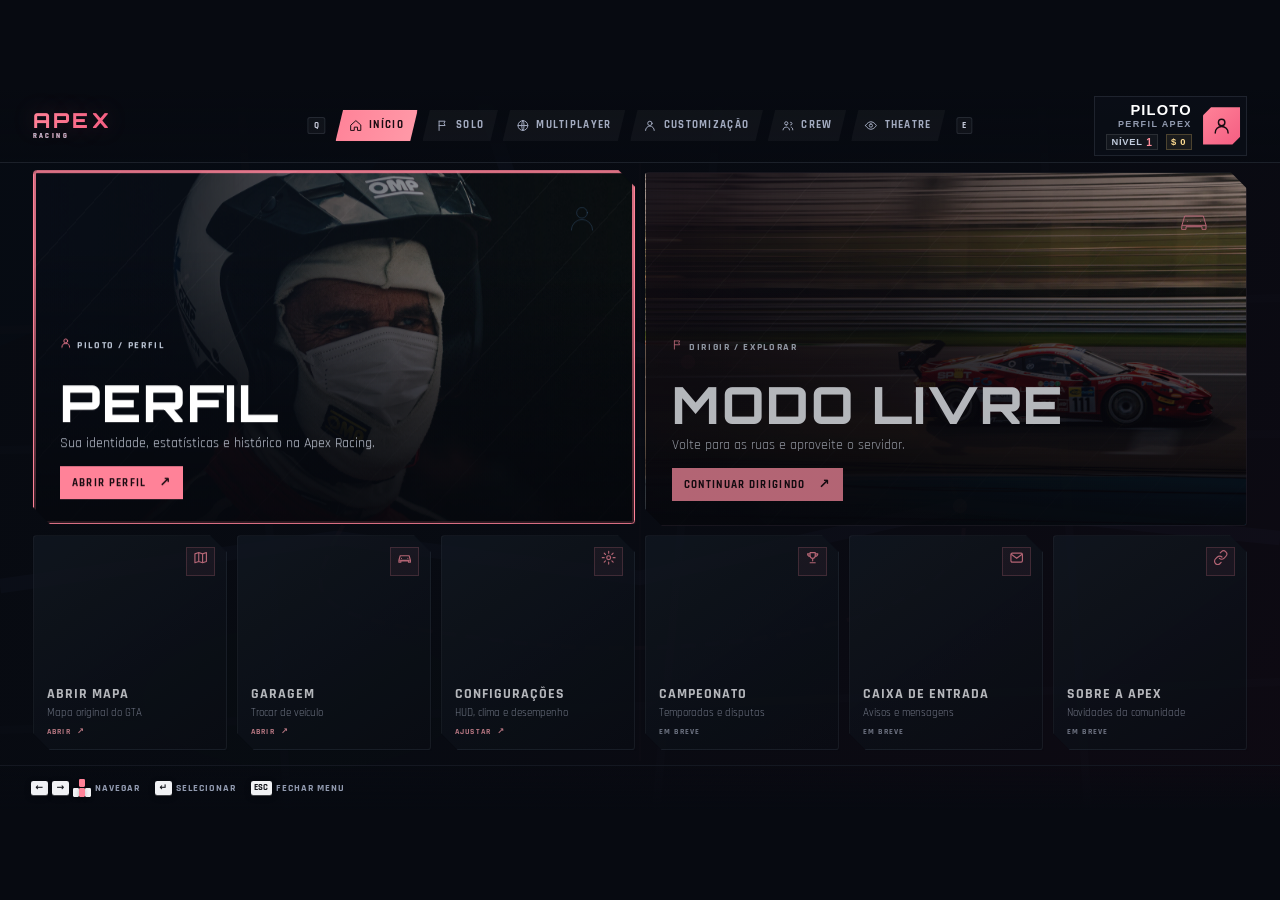
==== html/esc-menu.html @ c250fee4 "apex nui" ====
<!DOCTYPE html><html lang="pt-BR"><head><meta charset="utf-8"><meta name="viewport" content="width=device-width, initial-scale=1, viewport-fit=cover"><title>Menu ESC unificado</title>
  <link rel="stylesheet" href="esc-menu.css?v=garage-purchase-confirm-1">
  <link rel="preload" as="image" href="esc-menu-images/profile-driver.webp">
  <link rel="preload" as="image" href="esc-menu-images/free-racing.webp">
  <link rel="preload" as="image" href="esc-menu-images/multiplayer-grid.webp">
  <link rel="preload" as="image" href="esc-menu-images/multiplayer-track.webp">
  <link rel="preload" as="image" href="esc-menu-images/crew-garage.webp">
  <link rel="stylesheet" href="esc-menu-redesign.css?v=player-economy-1">
  <link rel="stylesheet" href="garage-cards.css?v=garage-cards-2">
</head><body>
<svg width="0" height="0" style="position:absolute"><defs>
<symbol id="eye" viewBox="0 0 24 24"><path d="M2 12s4-7 10-7 10 7 10 7-4 7-10 7S2 12 2 12zM12 9a3 3 0 100 6 3 3 0 000-6z"/></symbol>
<symbol id="shield" viewBox="0 0 24 24"><path d="M12 3l8 3v6c0 5-3.5 8-8 9-4.5-1-8-4-8-9V6z"/></symbol>
<symbol id="globe" viewBox="0 0 24 24"><path d="M12 3a9 9 0 100 18 9 9 0 000-18zM3 12h18M12 3c3 3 3 15 0 18M12 3c-3 3-3 15 0 18"/></symbol>
<symbol id="shk" viewBox="0 0 24 24"><path d="M12 3l8 3v6c0 5-3.5 8-8 9-4.5-1-8-4-8-9V6zM8.5 12l2.5 2.5 4.5-5"/></symbol>
<symbol id="gauge" viewBox="0 0 24 24"><path d="M4 16a8 8 0 1116 0M12 16l4-5"/></symbol>
<symbol id="edit" viewBox="0 0 24 24"><path d="M4 20h4L19 9l-4-4L4 16zM13.5 6.5l4 4"/></symbol>
<symbol id="timer" viewBox="0 0 24 24"><path d="M12 8v5l3 2M9 3h6M12 21a8 8 0 100-16 8 8 0 000 16z"/></symbol>
<symbol id="star" viewBox="0 0 24 24"><path d="M12 3l2.7 5.6 6.1.9-4.4 4.3 1 6.1L12 17l-5.4 2.9 1-6.1L3.2 9.5l6.1-.9z"/></symbol>
<symbol id="ck" viewBox="0 0 24 24"><path d="M5 12.5l4.5 4.5L19 7.5"/></symbol>
<symbol id="swd" viewBox="0 0 24 24"><path d="M4 4l12 12M20 4L8 16M15 17l3 3M9 17l-3 3"/></symbol>
<symbol id="home" viewBox="0 0 24 24"><path d="M3 11l9-8 9 8v10h-6v-6H9v6H3z"/></symbol>
<symbol id="map" viewBox="0 0 24 24"><path d="M9 4L3 6v14l6-2 6 2 6-2V4l-6 2-6-2zM9 4v14M15 6v14"/></symbol>
<symbol id="flag" viewBox="0 0 24 24"><path d="M5 21V4M5 4h11l-2 4 2 4H5"/></symbol>
<symbol id="users" viewBox="0 0 24 24"><path d="M9 11a3 3 0 100-6 3 3 0 000 6zM3 20c0-3 3-5 6-5s6 2 6 5M17 11a2.5 2.5 0 100-5M18 15c2 .5 3 2 3 5"/></symbol>
<symbol id="cup" viewBox="0 0 24 24"><path d="M8 4h8v5a4 4 0 01-8 0zM8 6H4c0 3 1 4 4 4M16 6h4c0 3-1 4-4 4M12 13v4M8 20h8"/></symbol>
<symbol id="gear" viewBox="0 0 24 24"><path d="M12 9a3 3 0 100 6 3 3 0 000-6zM12 2v3M12 19v3M2 12h3M19 12h3M5 5l2 2M17 17l2 2M19 5l-2 2M7 17l-2 2"/></symbol>
<symbol id="lock" viewBox="0 0 24 24"><path d="M6 11h12v9H6zM8 11V8a4 4 0 018 0v3"/></symbol>
<symbol id="car" viewBox="0 0 24 24"><path d="M3 16l2-7h14l2 7v3h-3v-2H6v2H3zM3 16h18M7 13h.01M17 13h.01"/></symbol>
<symbol id="pin" viewBox="0 0 24 24"><path d="M12 21s7-6 7-11a7 7 0 10-14 0c0 5 7 11 7 11zM12 12a2 2 0 100-4"/></symbol>
<symbol id="off" viewBox="0 0 24 24"><path d="M12 3v9M6.5 6.5a8 8 0 1011 0"/></symbol>
<symbol id="sun" viewBox="0 0 24 24"><path d="M12 8a4 4 0 100 8 4 4 0 000-8zM12 2v2M12 20v2M2 12h2M20 12h2M5 5l1.5 1.5M17.5 17.5L19 19M19 5l-1.5 1.5M6.5 17.5L5 19"/></symbol>
<symbol id="cloud" viewBox="0 0 24 24"><path d="M7 18a4 4 0 010-8 5 5 0 019.5-1A4 4 0 0117 18z"/></symbol>
<symbol id="rain" viewBox="0 0 24 24"><path d="M7 15a4 4 0 010-8 5 5 0 019.5-1A4 4 0 0117 15zM8 19l1-2M12 19l1-2M16 19l1-2"/></symbol>
<symbol id="storm" viewBox="0 0 24 24"><path d="M7 15a4 4 0 010-8 5 5 0 019.5-1A4 4 0 0117 15zM12 15l-2 3h3l-2 3"/></symbol>
<symbol id="fog" viewBox="0 0 24 24"><path d="M4 9h16M4 13h16M6 17h12"/></symbol>
<symbol id="snow" viewBox="0 0 24 24"><path d="M12 3v18M4 7.5l16 9M20 7.5l-16 9"/></symbol>
<symbol id="person" viewBox="0 0 24 24"><circle cx="12" cy="8" r="4"/><path d="M4 21a8 8 0 0116 0"/></symbol>
<symbol id="mail" viewBox="0 0 24 24"><rect x="3" y="5" width="18" height="14" rx="2"/><path d="m4 7 8 6 8-6"/></symbol>
<symbol id="calendar" viewBox="0 0 24 24"><rect x="3" y="5" width="18" height="16" rx="2"/><path d="M16 3v4M8 3v4M3 10h18M8 14h3M8 17h7"/></symbol>
<symbol id="link" viewBox="0 0 24 24"><path d="M10 13a5 5 0 007.1 0l3-3A5 5 0 0013 2.9l-1.7 1.7M14 11a5 5 0 00-7.1 0l-3 3a5 5 0 007.1 7.1l1.7-1.7"/></symbol>
<symbol id="spark" viewBox="0 0 24 24"><path d="m12 2 1.8 6.2L20 10l-6.2 1.8L12 18l-1.8-6.2L4 10l6.2-1.8L12 2zM19 16l1 3 3 1-3 1-1 3-1-3-3-1 3-1 1-3z"/></symbol>
</defs></svg>
<div class="st">
<svg class="map" viewBox="0 0 1600 900" preserveAspectRatio="xMidYMid slice"><rect width="1600" height="900" fill="#10131c"/><path d="M0 0H520Q470 140 330 190T0 320Z" fill="#0c1a2c"/><ellipse cx="1150" cy="220" rx="220" ry="110" fill="#0f1f19"/><ellipse cx="380" cy="760" rx="200" ry="90" fill="#0f1f19"/>
<g stroke="#1c2130" stroke-width="10" fill="none"><path d="M0 300L1600 260M0 800L1600 740M300 0L360 900M900 0L820 900M1300 0L1360 900M0 450L1600 430"/></g>
<g stroke="#2b3350" stroke-width="18" fill="none"><path d="M0 620L420 560 800 610 1200 520 1600 560"/><path d="M600 0L700 300 860 340"/></g>
<path class="rt" d="M420 560C520 380 700 330 860 340S1150 380 1200 520S900 720 640 690S380 640 420 560Z"/>
<circle cx="860" cy="340" r="9" fill="#ff8f9c"/><circle cx="1200" cy="520" r="9" fill="#ff8f9c"/><circle cx="300" cy="380" r="8" fill="#5b8def"/><circle cx="1330" cy="240" r="8" fill="#5b8def"/></svg>
<div class="dim"></div>
<div class="ui">
<div class="top"><div class="logo">APEX<span class="logo-mark">RACING</span></div>
<div class="tabs"><span class="bd">Q</span><div class="tb on" data-v="home"><svg class="i"><use href="#home"/></svg>Início</div><div class="tb" data-v="corridas"><svg class="i"><use href="#flag"/></svg>Solo</div><div class="tb" data-v="online"><svg class="i"><use href="#globe"/></svg>Multiplayer</div><div class="tb" data-v="customisation"><svg class="i"><use href="#person"/></svg>Customização</div><div class="tb" data-v="crew"><svg class="i"><use href="#users"/></svg>Crew</div><div class="tb" data-v="theatre"><svg class="i"><use href="#eye"/></svg>Theatre</div><span class="bd">E</span></div>
<button class="pl profile-shortcut" type="button" data-home-action="profile"><span class="profile-shortcut-copy"><b id="menu-player-name">PILOTO</b><small>PERFIL APEX</small><span class="profile-economy"><span class="profile-level">NÍVEL <b id="menu-player-level">1</b></span><span class="profile-money" id="menu-player-money">$ 0</span></span></span><span class="av"><svg class="i"><use href="#person"/></svg></span></button></div>

<div class="v on" id="v-home"><div class="home-dashboard">
<button class="c p home-feature profile-feature" type="button" data-home-action="profile"><span class="home-eyebrow"><svg class="i"><use href="#person"/></svg> PILOTO / PERFIL</span><span class="home-feature-title">PERFIL</span><span class="home-feature-description">Sua identidade, estatísticas e histórico na Apex Racing.</span><span class="home-feature-action">ABRIR PERFIL <b>↗</b></span><svg class="home-feature-art i"><use href="#person"/></svg></button>
<button class="c p home-feature free-feature" type="button" data-home-action="free"><span class="home-eyebrow"><svg class="i"><use href="#flag"/></svg> DIRIGIR / EXPLORAR</span><span class="home-feature-title">MODO LIVRE</span><span class="home-feature-description">Volte para as ruas e aproveite o servidor.</span><span class="home-feature-action">CONTINUAR DIRIGINDO <b>↗</b></span><svg class="home-feature-art i"><use href="#car"/></svg></button>
<button class="c p home-tile" type="button" data-go="mapa"><span class="home-tile-icon"><svg class="i"><use href="#map"/></svg></span><span class="home-tile-title">ABRIR MAPA</span><span class="home-tile-description">Mapa original do GTA</span><span class="home-tile-state">ABRIR <b>↗</b></span></button>
<button class="c p home-tile" type="button" data-go="garage"><span class="home-tile-icon"><svg class="i"><use href="#car"/></svg></span><span class="home-tile-title">GARAGEM</span><span class="home-tile-description">Trocar de veículo</span><span class="home-tile-state">ABRIR <b>↗</b></span></button>
<button class="c p home-tile" type="button" data-go="config"><span class="home-tile-icon"><svg class="i"><use href="#gear"/></svg></span><span class="home-tile-title">CONFIGURAÇÕES</span><span class="home-tile-description">HUD, clima e desempenho</span><span class="home-tile-state">AJUSTAR <b>↗</b></span></button>
<button class="c p home-tile" type="button" data-home-action="championship" aria-disabled="true"><span class="home-tile-icon"><svg class="i"><use href="#cup"/></svg></span><span class="home-tile-title">CAMPEONATO</span><span class="home-tile-description">Temporadas e disputas</span><span class="home-tile-state">EM BREVE</span></button>
<button class="c p home-tile" type="button" data-home-action="inbox" aria-disabled="true"><span class="home-tile-icon"><svg class="i"><use href="#mail"/></svg></span><span class="home-tile-title">CAIXA DE ENTRADA</span><span class="home-tile-description">Avisos e mensagens</span><span class="home-tile-state">EM BREVE</span></button>
<button class="c p home-tile" type="button" data-home-action="about" aria-disabled="true"><span class="home-tile-icon"><svg class="i"><use href="#link"/></svg></span><span class="home-tile-title">SOBRE A APEX</span><span class="home-tile-description">Novidades da comunidade</span><span class="home-tile-state">EM BREVE</span></button>
</div></div>

<div class="v garage-view" id="v-garage">
  <div class="gx-deco" aria-hidden="true"><i></i><i></i><i></i></div>
  <header class="garage-topbar">
    <div class="garage-brand"><b>APEX</b><span>RACING</span></div>
    <div class="garage-count"><svg class="i"><use href="#car"/></svg><strong id="garage-count">0</strong><small>CARROS</small></div>
    <div class="garage-player"><span id="garage-current-car">A PÉ</span><strong id="garage-player-name">PILOTO</strong><button class="garage-close" id="garage-close" type="button" title="Fechar menu" aria-label="Fechar menu">×</button></div>
  </header>
  <div class="garage-section"><button class="garage-all" id="garage-all" type="button"><svg class="i"><use href="#car"/></svg><b>TODOS OS CARROS</b></button></div>
  <div class="garage-toolbar">
    <div class="garage-brands"><span class="gx-pad gx-lb" aria-hidden="true">LB</span><div class="garage-brand-tabs" id="garage-brand-tabs"></div></div>
    <button class="garage-favorites-filter" id="garage-favorites-filter" type="button" aria-pressed="false"><svg class="i"><use href="#star"/></svg><b>Favoritos</b><span id="garage-favorites-count">0</span></button>
    <span class="gx-pad gx-rb gx-rb-end" aria-hidden="true">RB</span>
    <label class="garage-search"><span>⌕</span><input id="garage-search" placeholder="Buscar veículos..." autocomplete="off"></label>
  </div>
  <div class="garage-grid-wrap" id="garage-grid-wrap"><div class="garage-grid" id="garage-cards"><div class="garage-empty">Carregando catálogo de veículos...</div></div></div>
  <footer class="garage-footer">
    <span><i class="gx-pad gx-lb">LB</i><i class="gx-pad gx-rb">RB</i> MARCAS <small>Q / R</small></span>
    <span><svg class="gx-dpad" viewBox="0 0 24 24" aria-hidden="true"><path d="M9 2h6v7h7v6h-7v7H9v-7H2V9h7z"/></svg> VEÍCULOS <small>SETAS</small></span>
    <span><i class="gx-pad gx-a">A</i> SELECIONAR <small>ENTER</small></span>
    <span><kbd class="gx-fav-key">F</kbd> FAVORITAR</span>
    <button id="garage-back" type="button"><i class="gx-pad gx-b">B</i> VOLTAR <small>ESC</small></button>
    <button id="garage-close-footer" type="button"><i class="gx-pad gx-menu">≡</i> FECHAR</button>
  </footer>
</div>

<div class="v" id="v-corridas"><div class="section-heading"><div><span class="section-kicker">APEX / SOLO</span><h1>DIRIJA NO SEU RITMO</h1><p>Escolha como quer correr e encontre seu próximo desafio.</p></div><span class="section-index">01 <i>/</i> SOLO</span></div><div id="chub" class="hm3 solo-layout"><div class="c p k-ver solo-feature" data-k="ver"><span class="solo-eyebrow">APEX / PISTAS SELECIONADAS</span><span class="solo-feature-index">01 <i>/</i> OFICIAL</span><div class="solo-feature-copy"><div class="ib"><svg class="i"><use href="#shk"/></svg></div><h3>Pistas verificadas</h3><p>Explore circuitos revisados pela equipe e escolha onde quer correr.</p><div class="solo-card-note">CIRCUITOS <b>·</b> SPRINTS <b>·</b> RECORDES</div><span class="btn solo-feature-cta">Explorar pistas <b>↗</b></span></div><svg class="solo-track-art" viewBox="0 0 640 360" aria-hidden="true"><path d="M65 218 111 104 215 82 248 135 372 121 419 72 527 103 551 210 485 267 389 250 339 290 217 271 163 235Z"/><circle cx="111" cy="104" r="7"/><circle cx="419" cy="72" r="7"/></svg></div><div class="col solo-options"><div class="c p rw r1 solo-option solo-time" data-k="tem"><div class="solo-option-icon"><svg class="i"><use href="#timer"/></svg></div><div class="solo-option-copy"><span class="solo-eyebrow">SOLO / CONTRA O RELÓGIO</span><h3>Tomada de tempo</h3><p>Faça voltas solo e registre seu melhor tempo.</p></div><span class="solo-option-arrow">↗</span></div><div class="c p rw r2 solo-option solo-training" data-k="tre"><div class="solo-option-icon"><svg class="i"><use href="#gauge"/></svg></div><div class="solo-option-copy"><span class="solo-eyebrow">PRATIQUE NO SEU RITMO</span><h3>Treino</h3><p>Conheça a pista e prepare seu próximo traçado.</p></div><span class="solo-option-arrow">↗</span></div><div class="c p rw r3 solo-option solo-creator" data-k="cri"><div class="solo-option-icon"><svg class="i"><use href="#edit"/></svg></div><div class="solo-option-copy"><span class="solo-eyebrow">CRIE / TESTE / COMPARTILHE</span><h3>Criador de pistas</h3><p>Desenhe um circuito e coloque sua ideia à prova.</p></div><span class="solo-option-arrow">↗</span></div></div></div>
<div id="clist" style="display:none;height:100%"><div class="tl"><div class="tlt"><span id="cback" style="cursor:pointer;color:var(--ac);letter-spacing:.1em;font-weight:700;text-transform:uppercase">‹ Voltar  ·  <span id="cht">Pistas</span></span><span id="tf"><span class="pill on">Todas</span><span class="pill">Circuito</span><span class="pill">Sprint</span><span class="pill">Favoritas</span></span><input class="in" id="tq" placeholder="Buscar por nome da pista…"></div>
<div class="tlb"><div id="tg" class="tgrid"></div>
<div class="p pad" id="td" style="display:flex;flex-direction:column"><div class="h">Pista selecionada</div><div class="detail-format" id="detailFormat">CIRCUITO / VOLTAS</div><span class="vt"><span class="vb" style="position:static;width:1.6em;height:1.6em"><svg class="i"><use href="#ck"/></svg></span>Verificada pela equipe</span><h3 class="big" id="dn" style="font-size:1.6em"></h3><small id="dc" style="color:var(--mu)"></small>
<svg viewBox="0 0 300 170" style="width:100%;height:11em;margin:.6em 0"><path id="dp" fill="none" stroke="#ff8f9c" stroke-width="5" stroke-linecap="round" stroke-linejoin="round" style="filter:drop-shadow(0 0 8px #ff8f9c)"/></svg>
<div class="ds"><div><small>Voltas</small><b id="d1"></b></div><div><small>CP</small><b id="d2"></b></div><div><small>Distância</small><b id="d3"></b></div><div><small>Dificuldade</small><div class="dots" id="d4" style="margin-top:.6em"></div></div></div>
<div class="row" style="cursor:default"><span><small style="color:var(--mu);display:block;letter-spacing:.1em;text-transform:uppercase">Recorde da pista</small><b id="d5" class="big" style="color:var(--ac)"></b></span><small id="d6" style="color:var(--mu)"></small></div>
<div style="margin-top:auto"><span class="btn" id="drc" style="margin:0 0 .8em;display:block;text-align:center"><svg class="i" style="vertical-align:-.2em;margin-right:.5em"><use href="#cup"/></svg>Ver recordes</span><div style="display:flex;gap:.6em"><span class="bt2"><svg class="i"><use href="#pin"/></svg>Ver rota no mapa</span><span class="bt2" id="dfv"><svg class="i"><use href="#star"/></svg>Favoritar</span></div><span class="bt2" id="ded" style="display:block;text-align:center;margin-top:.6em"><svg class="i"><use href="#gear"/></svg>Editar pista</span></div></div></div></div></div><div id="clist2" style="display:none;height:100%"><div class="tl"><div class="tlt"><span id="cback2" style="cursor:pointer;color:var(--ac);letter-spacing:.1em;font-weight:700;text-transform:uppercase">‹ Voltar  ·  <span id="t2">Treino</span></span><span id="tf2"><span class="pill on">Todas</span><span class="pill">Circuito</span><span class="pill">Sprint</span><span class="pill">Favoritas</span></span><input class="in" id="tq2" placeholder="Pesquisar pistas…"></div>
<div id="tg2" class="tgrid w5" style="flex:1;min-height:0"></div>
<div class="p ab"><div class="ab-kicker">PISTA SELECIONADA</div><svg class="ms" viewBox="0 0 300 170"><path id="abp"/></svg><div class="nm" id="abn"></div><small id="abd" style="color:var(--mu)"></small><div class="ab-stats"><div><small>Formato</small><b id="abType">—</b></div><div><small>Voltas</small><b id="abLaps">—</b></div><div><small>Checkpoints</small><b id="abCP">—</b></div><div><small>Distância</small><b id="abDistance">—</b></div></div><span class="nt" id="abt"></span><span class="bt2" id="abm" style="flex:none;padding:.8em 1.4em"><svg class="i"><use href="#pin"/></svg>Ver rota no mapa</span><span class="btn" id="abg" style="margin:0"></span></div></div></div>
<div class="creator-page" id="creator-page" style="display:none">
  <header class="creator-page-head"><div><span class="section-kicker">APEX / MINHAS PISTAS</span><h1>CRIADOR DE PISTAS</h1><p>Continue um traçado salvo ou comece uma nova corrida.</p></div><button class="creator-page-back" id="creator-back">‹ VOLTAR</button></header>
  <div class="creator-page-toolbar"><span class="creator-track-total">SUAS CORRIDAS <b id="creator-track-count">0</b></span><div class="creator-track-filters" id="creator-track-filters"><button class="on" data-format="all">TODAS</button><button data-format="circuit">CIRCUITO</button><button data-format="sprint">SPRINT</button></div><label class="creator-track-search"><span>⌕</span><input id="creator-track-search" type="search" placeholder="Buscar pista..." autocomplete="off"></label><button class="creator-new-track" id="creator-new-track"><b>＋</b> NOVA CORRIDA</button></div>
  <div class="creator-track-grid" id="creator-track-grid"><div class="creator-tracks-empty"><b>CARREGANDO SUAS PISTAS</b><span>Aguarde um instante.</span></div></div>
</div>
</div>
<div class="v" id="v-crew"><div class="section-heading"><div><span class="section-kicker">APEX / CREW</span><h1>ENCONTRE SUA EQUIPE</h1><p>Explore crews e acompanhe a vida da sua equipe.</p></div><span class="section-index">04 <i>/</i> CREW</span></div><div class="showroom-grid"><article class="showroom-card showroom-feature is-unavailable"><span class="showroom-icon"><svg class="i"><use href="#users"/></svg></span><span class="showroom-state">EM DESENVOLVIMENTO</span><h2>Procurar crew</h2><p>Descubra equipes e encontre pilotos para correr junto.</p></article><article class="showroom-card is-unavailable"><span class="showroom-icon"><svg class="i"><use href="#spark"/></svg></span><span class="showroom-state">EM BREVE</span><h2>Criar crew</h2><p>Monte sua própria equipe e convide outros pilotos.</p></article><article class="showroom-card is-unavailable"><span class="showroom-icon"><svg class="i"><use href="#calendar"/></svg></span><span class="showroom-state">EM BREVE</span><h2>Minha crew</h2><p>Calendário, membros e atividade da equipe.</p></article><article class="showroom-card is-unavailable"><span class="showroom-icon"><svg class="i"><use href="#cup"/></svg></span><span class="showroom-state">EM BREVE</span><h2>Ranking de crews</h2><p>Veja as equipes que estão liderando.</p></article></div></div>

<div class="v" id="v-ranking"><div class="rq">
<div class="p jr"><div class="jh"><span class="h" style="margin:0">Sua jornada  ·  Temporada 1</span><span class="jd"><b>23</b> dias restantes</span></div><div class="jt" id="jt"></div></div>
<div class="rb2">
<div class="p lbp"><div class="rkh"><span class="h" style="margin:0">Classificação</span><span id="rf"><span class="pill on">Pontos</span><span class="pill">Vitórias</span><span class="pill">Corridas</span></span></div><div class="lb lh"><span>#</span><span></span><span>Piloto</span><span>Rank</span><span>Vitórias</span><span>Corr.</span><span>Pts</span></div><div class="rlw" id="rlw"><div id="rl2"></div></div></div>
<div class="p nbp"><div class="h">Rivais próximos</div><div id="nb"></div><div class="tgt" id="tgt"></div><div class="h" style="margin-top:1.2em">Sua temporada</div><div class="st3"><div><b>96</b><small>corridas</small></div><div><b>32</b><small>vitórias</small></div><div><b>12º</b><small>melhor posição</small></div></div></div>
</div></div></div>

<div class="v" id="v-online"><div class="section-heading"><div><span class="section-kicker">APEX / MULTIPLAYER</span><h1>ENCONTRE SEU GRID</h1><p>Entre na disputa ou acompanhe sua evolução.</p></div><span class="section-index">02 <i>/</i> MULTIPLAYER</span></div><div id="ohub" class="multiplayer-grid">
<article class="c p multiplayer-card competitive-card" aria-disabled="true"><span class="multiplayer-icon"><svg class="i"><use href="#cup"/></svg></span><span class="multiplayer-state">EM BREVE</span><h3>Competitivo</h3><p>Corridas ranqueadas para disputar posição e pontos.</p><span class="multiplayer-action">RANKED <b>↗</b></span></article>
<div class="c p mmh" data-o="mm"><div class="mms"><div><b id="hmq">—</b><small>na fila</small></div></div><div class="ib"><svg class="i"><use href="#swd"/></svg></div><h3>Casual</h3><p>Entre no matchmaking e vote na próxima pista.</p><span class="multiplayer-action">ENTRAR NA FILA <b>↗</b></span></div>
<article class="c p multiplayer-card championship-card" aria-disabled="true"><span class="multiplayer-icon"><svg class="i"><use href="#flag"/></svg></span><span class="multiplayer-state">EM BREVE</span><h3>Campeonatos</h3><p>Dispute séries de corridas com outros pilotos.</p><span class="multiplayer-action">SÉRIES APEX <b>↗</b></span></article>
</div>
<div id="omm" style="display:none;height:100%"><div class="tl"><div class="tlt"><span class="bk" data-b="1">‹ Voltar  ·  Matchmaking</span><span class="onote" id="mp-countdown"><span>VOTAÇÃO ENCERRA EM</span><b id="mv">00:24</b></span></div>
<div class="mmg">
<div class="mmc mmc-primary">
<section class="p pad mp-showcase"><div class="mp-showcase-heading"><div><span class="mp-kicker">MULTIPLAYER</span><h2>SEU CARRO NA DISPUTA</h2></div><div class="mp-showcase-actions"><span class="mp-live-tag"><i></i> VEÍCULO ATUAL</span><button class="mp-change-vehicle" id="mp-change-vehicle" type="button">TROCAR VEÍCULO</button></div></div>
<div class="mp-showcase-stage" id="mp-vehicle-stage"><div class="mp-stage-grid"></div><div class="mp-stage-light"></div><img id="mp-player-vehicle-image" src="garage-images/vehicle-placeholder.svg" alt="Veículo atual do jogador"><div class="mp-vehicle-copy"><span id="mp-vehicle-brand">SEU VEÍCULO</span><h3 id="mp-vehicle-name">ENTRE EM UM VEÍCULO</h3><p id="mp-vehicle-model">Seu carro atual aparecerá aqui</p></div></div>
<div class="mp-showcase-foot"><span>PRONTO PARA ENTRAR NO GRID</span><span id="mp-vehicle-status">IMAGEM DO SEU VEÍCULO</span></div></section>
<section class="p pad mp-voting"><div class="mp-vote-content"><div class="mp-section-heading"><div><div class="h">Vote na pista</div><p>Escolha o próximo desafio da comunidade.</p></div><span class="mp-vote-count"><b id="mp-total-votes">0</b> VOTOS</span></div><div class="vt3" id="vt3"></div></div><div class="mp-phase-screen" id="mp-phase-screen"><span class="mp-phase-mark" aria-hidden="true"><svg class="i"><use href="#flag"/></svg></span><span class="mp-kicker" id="mp-phase-kicker">STATUS DA DISPUTA</span><h2 id="mp-phase-title">CORRIDA INICIADA</h2><p id="mp-phase-copy">A corrida está em andamento. Aguarde o próximo intervalo para entrar na disputa.</p></div></section>
<span class="btn" id="qbtn">Entrar na fila</span>
</div>
<div class="mmc mmc-sidebar">
<section class="p pad mp-status"><div class="mp-side-heading"><div class="h">Status da sala</div><span class="mp-phase-dot"></span></div><div class="mp-status-clock"><span id="mp-clock-label">VOTAÇÃO ENCERRA EM</span><strong id="mv2">00:24</strong></div><p id="mst">Vote na pista para a corrida começar.</p><div class="mp-status-meta"><span>PARTIDA AUTOMÁTICA</span><b id="mp-phase-label">VOTAÇÃO ABERTA</b></div></section>
<section class="p pad mp-participants"><div class="h">Pilotos na sala <span class="mp-count-pill" id="mpc">0</span></div><div id="qp"></div></section>
<section class="p pad mp-chat"><div class="h">Chat da sala</div><div class="mchat" id="mchat"><span>Sem mensagens ainda.</span></div><div class="mp-chat-input"><input class="in" id="mci" placeholder="Escreva para a sala…"><span class="btn" id="mcb">Enviar</span></div></section>
</div>
</div></div></div>

<div class="v" id="v-customisation"><div class="section-heading"><div><span class="section-kicker">APEX / CUSTOMIZAÇÃO</span><h1>SUA IDENTIDADE DE PILOTO</h1><p>Personalize a forma como você aparece para a comunidade.</p></div><span class="section-index">03 <i>/</i> CUSTOMIZAÇÃO</span></div><div class="customisation-grid"><button class="c p customisation-card driver-card" type="button" data-home-action="profile"><span class="customisation-visual"><svg class="i"><use href="#person"/></svg></span><span class="customisation-state">PERFIL APEX</span><h2>Piloto</h2><p>Altere seu nome, avatar e identidade do perfil.</p><span class="multiplayer-action">EDITAR PERFIL <b>↗</b></span></button><article class="c p customisation-card badge-card" aria-disabled="true"><span class="customisation-visual"><svg class="i"><use href="#shk"/></svg></span><span class="customisation-state">EM BREVE</span><h2>Insígnia</h2><p>Um distintivo visual para mostrar sua equipe ou conquistas no perfil.</p><span class="multiplayer-action">IDENTIDADE DE CORRIDA</span></article></div></div>

<div class="v" id="v-theatre"><div class="section-heading"><div><span class="section-kicker">APEX / THEATRE</span><h1>REVIVA A CORRIDA</h1><p>Replays, melhores momentos e corridas salvas.</p></div><span class="section-index">05 <i>/</i> THEATRE</span></div><div class="theatre-empty is-unavailable"><span class="theatre-mark"><svg class="i"><use href="#eye"/></svg></span><span class="section-kicker">CENTRO DE REPLAYS</span><h2>EM BREVE</h2><p>Estamos preparando um espaço para rever suas corridas e compartilhar seus melhores momentos.</p></div></div>
<div id="ohi" style="display:none;height:100%"><div class="tl"><div class="tlt"><span class="bk" data-b="1">‹ Voltar  ·  Histórico</span></div>
<div class="mmg" style="grid-template-columns:1fr 24em"><div class="p pad" style="overflow-y:auto"><div class="hr hh"><span>Quando</span><span>Pista</span><span>Posição</span><span>Pontos</span><span>Tempo</span></div><div id="hl"></div></div>
<div class="p pad"><div class="h">Resumo online</div><div class="st3"><div><b>24</b><small>corridas</small></div><div><b>6</b><small>vitórias</small></div><div><b>11</b><small>pódios</small></div></div><div class="h" style="margin-top:1.4em">Pontos na temporada</div><div style="font-family:Orbitron;font-size:2.2em;color:var(--ac)">+142</div><p class="note">Só corridas de matchmaking contam pontos. Treino não salva tempo.</p></div></div></div></div></div>

<div class="v" id="v-admin"><div class="adm">
<div class="p sub2"><p class="sh" style="padding-top:.2em">Painel admin</p><div class="on" data-a="pl">Jogadores</div><div data-a="cg">Cargos</div><div data-a="rc">Corridas</div><div data-a="sv">Servidor</div><div data-a="vh">Veículos e mundo</div><div data-a="lg">Logs</div></div>
<div class="p pad">
<div class="as on" id="a-pl"><div class="h">Jogadores online  ·  8</div><input class="in" id="q" placeholder="Buscar por nome ou ID" style="margin-bottom:1em"><div id="al"></div></div>
<div class="as" id="a-cg"><div class="h">Cargos</div><div class="g2" style="height:auto;grid-template-columns:1.3fr 1fr"><div id="cgl"></div><div><div class="h">Jogador selecionado</div><h3 class="big" id="cn" style="font-size:1.5em;margin-bottom:1.2em"></h3><div class="h">Cargo</div><div id="cr" style="margin-bottom:1.4em"><span class="pill">Piloto</span><span class="pill on">VIP</span><span class="pill">Moderador</span><span class="pill">Admin</span></div><span class="btn" id="cd">Dar cargo</span><span class="btn g" id="ct">Remover cargo</span><p class="note" id="cm">Selecione um jogador e um cargo.</p></div></div></div>
<div class="as" id="a-rc"><div class="h">Corridas</div><div id="ar"></div><div class="ag" style="margin:1.2em 0"><div>Criar corrida</div><div>Abrir editor de pistas</div></div><div class="row"><span>Corridas ranqueadas ativas</span><span class="tg on"></span></div><div class="row"><span>Aceitar novos lobbies</span><span class="tg on"></span></div></div>
<div class="as" id="a-sv"><div class="h">Servidor</div><div class="row"><span>Modo manutenção (só admins entram)</span><span class="tg"></span></div><div class="row"><span>Chat global</span><span class="tg on"></span></div><div class="row"><span>Meeting aberto</span><span class="tg on"></span></div>
<div class="h" style="margin-top:1.4em">Clima global</div><div class="wx"><div class="on"><svg class="i"><use href="#sun"/></svg></div><div><svg class="i"><use href="#cloud"/></svg></div><div><svg class="i"><use href="#rain"/></svg></div><div><svg class="i"><use href="#storm"/></svg></div><div><svg class="i"><use href="#fog"/></svg></div><div><svg class="i"><use href="#snow"/></svg></div></div>
<div class="h" style="margin-top:1.4em">Horário global <b id="ah" style="color:var(--ac);margin-left:.8em">18:00</b></div><div class="sky"></div><input type="range" min="0" max="23" value="18" id="as">
<div class="ag" style="margin-top:1.4em"><div>Anúncio global</div><div>Reiniciar eventos</div></div></div>
<div class="as" id="a-vh"><div class="h">Veículos e mundo</div><div class="ag"><div>Limpar veículos</div><div>Reparar todos</div><div>Reabastecer todos</div><div class="dg">Remover props</div></div>
<div class="h" style="margin-top:1.6em">Spawnar veículo</div><div style="display:flex;gap:.8em"><input class="in" placeholder="Modelo, por exemplo: sultan"><span class="btn" style="margin:0;white-space:nowrap">Spawnar</span></div>
<div class="h" style="margin-top:1.6em">Teleportar para coordenadas</div><div style="display:flex;gap:.8em"><input class="in" placeholder="x, y, z"><span class="btn" style="margin:0">Ir</span></div></div>
<div class="as" id="a-lg"><div class="h">Logs recentes</div><div id="lgl"></div></div>
</div></div></div>

<div class="v" id="v-config"><div class="cfg">
<div class="cfg-head"><div class="cfg-title-row"><button class="cfg-back" data-go="home" type="button"><span class="cfg-back-key"><svg viewBox="0 0 16 16" aria-hidden="true"><path d="M13 3.5v4a2.5 2.5 0 0 1-2.5 2.5H4m0 0 3-3m-3 3 3 3"/></svg></span> VOLTAR</button><h2>CONFIGURAÇÕES</h2><button class="cfg-gta" id="gtShortcut" type="button">CONFIGURAÇÃO DO GTA <span>↗</span></button></div>
<nav class="sub cfg-tabs" aria-label="Categorias de configuração"><span class="cfg-tab-key" aria-hidden="true">Q</span><div class="on" data-c="gen">GERAL</div><div data-c="int">INTERFACE</div><div data-c="cor">CORRIDA</div><span class="cfg-tab-key" aria-hidden="true">R</span></nav></div>
<div class="cfg-layout"><div class="p pad config-options" id="cc"><div class="cs on" id="c-gen"><div class="h">Geral</div>
<div class="row"><span>Idioma</span><span><select class="config-select" aria-label="Idioma"><option selected>Português</option><option>English</option><option>Español</option></select></span></div>
<div class="row"><span>Modo de desempenho</span><span class="tg"></span></div>
<div class="row"><span>Compartilhar detalhes da atividade</span><span class="tg on"></span></div>
<div class="h environment-section-title">Ambiente do jogador</div>
<div class="row"><span>Horário local</span><span class="sv environment-time"><b id="hr">18:00</b><input id="hs" type="range" min="0" max="1439" step="15" value="1080" aria-label="Horário local"></span></div>
<div class="environment-weather-label">CLIMA LOCAL</div>
<div class="wx environment-weather" id="player-weather">
  <div class="on" data-weather="clear" role="button" tabindex="0" aria-label="Limpo"><svg class="i"><use href="#sun"/></svg><small>Limpo</small></div>
  <div data-weather="cloudy" role="button" tabindex="0" aria-label="Nublado"><svg class="i"><use href="#cloud"/></svg><small>Nublado</small></div>
  <div data-weather="rain" role="button" tabindex="0" aria-label="Chuva"><svg class="i"><use href="#rain"/></svg><small>Chuva</small></div>
  <div data-weather="storm" role="button" tabindex="0" aria-label="Tempestade"><svg class="i"><use href="#storm"/></svg><small>Tempestade</small></div>
  <div data-weather="fog" role="button" tabindex="0" aria-label="Neblina"><svg class="i"><use href="#fog"/></svg><small>Neblina</small></div>
  <div data-weather="snow" role="button" tabindex="0" aria-label="Neve"><svg class="i"><use href="#snow"/></svg><small>Neve</small></div>
</div>
<div class="row environment-reset" id="envReset" role="button" tabindex="0"><span>Restaurar ambiente do servidor</span><span class="environment-reset-action">RESTAURAR</span></div>
</div>
<div class="cs" id="c-int"><div class="h">Interface</div>
<div class="row"><span>Botões do controle</span><span><span class="pill on">PlayStation</span><span class="pill">Xbox</span></span></div>
<div class="row"><span>Unidade de velocidade</span><span><span class="pill on">KM/H</span><span class="pill">MPH</span></span></div>
<div class="row"><span>Modelo do velocímetro</span><span><span class="pill on">Lâminas</span><span class="pill">Digital</span></span></div>
<div class="row"><span>Formato do minimapa</span><span><span class="pill on">Círculo</span><span class="pill">Quadrado</span></span></div>
<div class="row"><span>Desfoque do minimapa</span><span class="tg on"></span></div>
<div class="row"><span>Mostrar minimapa</span><span class="tg on"></span></div>
<div class="row"><span>Mostrar driver tags (nome e foto dos pilotos)</span><span class="tg on"></span></div>
<div class="row"><span>Volume da interface</span><span class="sv"><b>5</b><input type="range" min="0" max="10" step="1" value="5" data-f=""></span></div>
</div>
<div class="cs" id="c-cor"><div class="h">Corrida</div>
<div class="row"><span>Linha de corrida</span><span><span class="pill on">Completa</span><span class="pill">Parcial</span><span class="pill">Desativada</span></span></div>
<div class="row"><span>Delta de checkpoint</span><span><span class="pill on">Popup</span><span class="pill">Tempo</span><span class="pill">Desativado</span></span></div>
<div class="row"><span>Checkpoints à frente</span><span class="sv"><b>3</b><input type="range" min="1" max="10" step="1" value="3" data-f=""></span></div>
<div class="row"><span>Cor dos checkpoints</span><span><span class="pill on">Branco</span><span class="pill">Salmão</span><span class="pill">Amarelo</span></span></div>
<div class="row"><span>Som de checkpoint</span><span class="tg on"></span></div>
<div class="row"><span>Correr contra o ghost</span><span class="tg on"></span></div>
</div>
<div class="gt" id="gt" hidden></div><p class="note" id="gn" hidden></p>
</div>
<aside class="p config-detail" id="configDetail"><span class="config-detail-kicker" id="configDetailKicker">HUD</span><h2 id="configDetailTitle">VELOCÍMETRO</h2><p id="configDetailText">Personalize os elementos do HUD exibidos durante o jogo.</p><div class="config-detail-divider"></div><div class="config-detail-caption">OPÇÃO SELECIONADA</div><strong id="configDetailSelection">Velocímetro</strong><p class="config-detail-hint" id="configDetailHint">Ative ou desative este elemento usando o controle à esquerda.</p></aside></div>
</div>
</div>

<div class="map-confirm" id="mapConfirm" aria-hidden="true">
  <div class="map-confirm-card">
    <div class="map-confirm-icon"><svg class="i"><use href="#map"/></svg></div>
    <div class="h">Mapa</div>
    <h3>Abrir mapa do jogo?</h3>
    <p>O menu APEX será fechado e o mapa original do GTA será aberto em tela inteira. Você poderá navegar, dar zoom e marcar qualquer destino.</p>
    <div class="map-confirm-actions">
      <button class="btn" id="mapConfirmYes" type="button">Abrir mapa</button>
      <button class="btn g" id="mapConfirmNo" type="button">Cancelar</button>
    </div>
    <div class="confirm-hints"><span><kbd class="ft-key">←</kbd><kbd class="ft-key">→</kbd> ESCOLHER</span><span><kbd class="ft-key">ENTER</kbd> CONFIRMAR</span><span><kbd class="ft-key">ESC</kbd> CANCELAR</span></div>
  </div>
</div>
<div class="vehicle-confirm" id="garageConfirm" aria-hidden="true">
  <div class="vehicle-confirm-panel" role="dialog" aria-modal="true" aria-labelledby="garageConfirmTitle">
    <div class="vehicle-confirm-content">
      <div class="vehicle-confirm-copy">
        <div class="vehicle-confirm-icon"><svg class="i"><use href="#car"/></svg></div>
        <div class="vehicle-confirm-kicker">GARAGEM <span>/</span> TROCA DE VEÍCULO</div>
        <h3 id="garageConfirmTitle">Confirmar troca de veículo?</h3>
        <p>Seu veículo atual será substituído pelo veículo selecionado.</p>
      </div>
      <div class="vehicle-confirm-compare">
        <div><small>VEÍCULO ATUAL</small><strong id="garageConfirmCurrent">A PÉ</strong></div>
        <span class="vehicle-confirm-swap" aria-hidden="true">→</span>
        <div><small>VEÍCULO SELECIONADO</small><strong id="garageConfirmNext">—</strong></div>
      </div>
    </div>
    <div class="vehicle-confirm-actions">
      <button class="vehicle-confirm-cancel" id="garageConfirmCancel" type="button">CANCELAR</button>
      <button class="vehicle-confirm-accept" id="garageConfirmAccept" type="button">CONFIRMAR</button>
    </div>
    <div class="confirm-hints"><span><kbd class="ft-key">←</kbd><kbd class="ft-key">→</kbd> ESCOLHER</span><span><kbd class="ft-key">ENTER</kbd> CONFIRMAR</span><span><kbd class="ft-key">ESC</kbd> CANCELAR</span></div>
  </div>
</div>
<div class="toast" id="ts"></div>
<div class="ft"><div class="ft-default"><span class="ft-hint"><span class="ft-key ft-arrow-key">←</span><span class="ft-key ft-arrow-key">→</span><span class="ft-pad-icon" aria-hidden="true"><i></i><i></i><i></i><i></i></span>Navegar</span><span class="ft-hint"><span class="ft-key">↵</span>Selecionar</span><span class="ft-hint ft-close-hint"><span class="ft-key">ESC</span>Fechar menu</span></div><div class="config-ft"><span class="ft-hint"><span class="ft-pad-icon" aria-hidden="true"><i></i><i></i><i></i><i></i></span>Navegar</span><span class="ft-hint"><span class="ft-pad-icon adjust" aria-hidden="true"><i></i><i></i><i></i><i></i></span>Ajustar</span><span class="ft-hint"><span class="ft-key">↵</span>Alterar</span><span class="ft-hint"><span class="ft-key">←</span>Voltar</span><span class="ft-hint ft-config-escape"><span class="ft-key">ESC</span>Voltar</span><span class="ft-hint ft-gta-hint"><span class="ft-key">DEL</span>Configuração do GTA</span></div></div>
</div></div>
  <script src="esc-menu.js?v=garage-cards-2"></script>
</body></html>
---- html/esc-menu.css ----
@import url("https://fonts.googleapis.com/css2?family=Rajdhani:wght@500;600;700&family=Orbitron:wght@600;800&display=swap");
:root{--bg:#090a10;--pn:rgba(18,20,30,.8);--ln:rgba(255,255,255,.1);--tx:#eceef5;--mu:#8a90a6;--ac:#ff8f9c;--ac2:#ff6f86;--rd:#ff4d5e;color-scheme:dark;box-sizing:border-box;padding-top:env(safe-area-inset-top,0px);padding-bottom:env(safe-area-inset-bottom,0px)}
*{box-sizing:border-box;margin:0}html,body{height:100%}
body{background:var(--bg);color:var(--tx);font-family:Rajdhani,system-ui,sans-serif;display:grid;place-items:center;overflow:hidden}
.st{position:relative;width:min(100vw,177.78vh);aspect-ratio:16/9;container-type:size;overflow:hidden;background:#10131c}
.ui{position:absolute;inset:0;font-size:.85cqw}
.map{position:absolute;inset:0;width:100%;height:100%}
.rt{fill:none;stroke:var(--ac);stroke-width:7;stroke-dasharray:18 12;animation:dash 2s linear infinite;filter:drop-shadow(0 0 8px var(--ac))}
@keyframes dash{to{stroke-dashoffset:-60}}
.dim{position:absolute;inset:0;background:radial-gradient(ellipse at 50% 40%,#090a1099,#090a10f2);transition:opacity .4s;opacity:.75}
.i{width:1.2em;height:1.2em;fill:none;stroke:currentColor;stroke-width:1.8;stroke-linecap:round;stroke-linejoin:round;flex:none}
.top{position:absolute;inset:0 0 auto;height:6.5em;display:flex;align-items:center;justify-content:space-between;padding:0 3em;background:linear-gradient(#090a10f2,#090a1000);z-index:5}
.logo{font-family:Orbitron;font-weight:800;font-size:1.8em;letter-spacing:.12em;background:linear-gradient(90deg,var(--ac),var(--ac2));-webkit-background-clip:text;background-clip:text;color:transparent}
.tabs{position:absolute;left:50%;top:1.7em;transform:translateX(-50%);display:flex;gap:.3em;align-items:center}
.bd{font-size:.8em;font-weight:700;background:#2a2e40;padding:.25em .6em;border-radius:.3em;color:var(--mu);margin:0 .7em}
.tb{display:flex;align-items:center;gap:.5em;padding:.75em 1.3em;font-weight:700;letter-spacing:.1em;color:var(--mu);cursor:pointer;text-transform:uppercase;clip-path:polygon(.7em 0,100% 0,calc(100% - .7em) 100%,0 100%);background:rgba(255,255,255,.05);transition:.2s}
.tb:hover{color:var(--tx)}
.tb.on{background:linear-gradient(90deg,var(--ac),var(--ac2));color:#1a0f00}
.tb.lk{opacity:.38;color:#6f7487;cursor:not-allowed;filter:saturate(.45)}
.tb.lk:hover{color:#7a7f92;background:rgba(255,255,255,.025)}
.tb.lk .i{opacity:.72}
.tb.lk .nav-lock{display:inline-flex;align-items:center;justify-content:center;margin-left:.42em;width:1.05em;height:1.05em;vertical-align:-.12em;color:#85899a}
.tb.lk .nav-lock .i{width:1em;height:1em;margin:0;stroke-width:2.2}
.pl{display:flex;align-items:center;gap:1em;text-align:right}
.pl b{display:block;font-size:1.1em;letter-spacing:.08em}.pl small{color:var(--mu);font-size:.9em}
.xp{width:9em;height:.35em;background:#2a2e40;margin-top:.3em;margin-left:auto}.xp i{display:block;width:68%;height:100%;background:linear-gradient(90deg,var(--ac),var(--ac2))}
.av{width:3.4em;height:3.4em;background:linear-gradient(135deg,var(--ac),var(--ac2));display:grid;place-items:center;font-family:Orbitron;font-weight:800;color:#1a0f00;clip-path:polygon(.6em 0,100% 0,100% calc(100% - .6em),calc(100% - .6em) 100%,0 100%,0 .6em)}
.v{position:absolute;left:3em;right:3em;top:7.5em;bottom:5.5em;display:none;z-index:2}.v.on{display:block;animation:in .4s both}
@keyframes in{from{opacity:0;transform:translateY(1.2em)}}
.p{background:var(--pn);backdrop-filter:blur(10px);-webkit-backdrop-filter:blur(10px);clip-path:polygon(0 0,calc(100% - 1.3em) 0,100% 1.3em,100% 100%,1.3em 100%,0 calc(100% - 1.3em))}
.h{font-size:.9em;letter-spacing:.16em;color:var(--mu);text-transform:uppercase;margin-bottom:.8em;font-weight:700}
.big{font-family:Orbitron;font-weight:800;letter-spacing:.06em}
.hm{display:grid;grid-template-columns:repeat(4,1fr);grid-template-rows:1.5fr 1fr;gap:1.2em;height:100%}
.c{position:relative;padding:1.8em;display:flex;flex-direction:column;justify-content:flex-end;cursor:pointer;transition:.25s;overflow:hidden;border-bottom:.2em solid transparent}
.c:hover{transform:translateY(-.4em);border-bottom-color:var(--ac)}
.c .i{width:2.4em;height:2.4em;margin-bottom:.6em;color:var(--ac)}
.c h3{font-size:1.5em;letter-spacing:.08em;text-transform:uppercase}.c p{color:var(--mu);font-size:1.05em}
.hero{grid-column:1/4;background:linear-gradient(100deg,#24101aee,#12141eee 60%)}
.car{grid-row:1/3;grid-column:4;background:linear-gradient(160deg,#121a2eee,#12141eee)}
.rdc{background:linear-gradient(160deg,#3a0f18ee,#12141eee)}.rdc .i{color:var(--rd)}
.live{display:inline-flex;align-items:center;gap:.5em;color:var(--rd);font-weight:700;letter-spacing:.14em;margin-bottom:.6em}.live:before{content:"";width:.7em;height:.7em;background:var(--rd);border-radius:50%;animation:bl 1.2s infinite}
@keyframes bl{50%{opacity:.2}}
.btn{display:inline-block;padding:.8em 1.8em;font-weight:700;letter-spacing:.12em;text-transform:uppercase;cursor:pointer;background:linear-gradient(90deg,var(--ac),var(--ac2));color:#1a0f00;clip-path:polygon(.7em 0,100% 0,calc(100% - .7em) 100%,0 100%);margin-right:.8em}
.btn.g{background:rgba(255,255,255,.1);color:var(--tx)}
.sb{margin:.5em 0}.sb span{display:flex;justify-content:space-between;color:var(--mu);font-size:.95em}.sb i{display:block;height:.4em;background:#2a2e40;margin-top:.2em}.sb i b{display:block;height:100%;background:linear-gradient(90deg,var(--ac),var(--ac2));transition:.4s}
.row{display:flex;align-items:center;justify-content:space-between;padding:.85em 1em;border-bottom:1px solid var(--ln);cursor:pointer;transition:.2s}.row:hover,.row.on{background:rgba(255,143,156,.1)}
.pill{display:inline-block;background:rgba(255,255,255,.08);padding:.25em .8em;color:var(--mu);font-size:.95em;margin-right:.4em;cursor:pointer;letter-spacing:.06em}.pill.on{background:var(--ac);color:#1a0f00;font-weight:700}
.g2{display:grid;grid-template-columns:1.2fr 1fr;gap:1.2em;height:100%}
.pad{padding:1.6em}
.tg{width:3em;height:1.5em;background:#2a2e40;position:relative;cursor:pointer;flex:none;transition:.2s}.tg:after{content:"";position:absolute;top:.2em;left:.2em;width:1.1em;height:1.1em;background:var(--mu);transition:.2s}.tg.on{background:var(--ac)}.tg.on:after{left:1.7em;background:#1a0f00}
.pod{display:flex;align-items:flex-end;justify-content:center;gap:1em;height:15em;margin-bottom:1.2em}
.pod div{width:12em;padding:1em;text-align:center;background:var(--pn);display:flex;flex-direction:column;justify-content:flex-end}.pod .f{background:linear-gradient(180deg,#3a1622ee,#12141eee);border-top:.2em solid var(--ac)}
.cfg{display:grid;grid-template-rows:auto minmax(0,1fr);gap:1.1em;height:100%}
.cfg-head{min-width:0}
.cfg-title-row{height:2.6em;display:flex;align-items:center;gap:1em;margin-bottom:.7em}
.cfg-title-row h2{font-family:Orbitron;font-size:1.35em;letter-spacing:.04em;color:var(--tx)}
.cfg-back,.cfg-gta{display:inline-flex;align-items:center;gap:.55em;height:2.4em;padding:0 .9em;border:1px solid var(--ln);background:rgba(7,9,14,.62);color:var(--tx);font-family:Rajdhani,sans-serif;font-weight:700;letter-spacing:.07em;cursor:pointer}
.cfg-back span{display:grid;place-items:center;width:1.4em;height:1.4em;background:#fff;color:#111;font-size:1.2em;line-height:1}
.cfg-gta{margin-left:auto;color:var(--mu)}.cfg-gta:hover,.cfg-back:hover{border-color:rgba(255,255,255,.4);color:var(--tx)}.cfg-gta span{font-size:1.2em}
.sub.cfg-tabs{display:flex;align-items:center;gap:.4em;padding:0;overflow-x:auto;scrollbar-width:none}
.sub.cfg-tabs::-webkit-scrollbar{display:none}
.sub.cfg-tabs div{flex:none;padding:.6em 1em;cursor:pointer;letter-spacing:.08em;text-transform:uppercase;font-weight:700;color:var(--mu);border:1px solid transparent;border-left:1px solid transparent;background:rgba(9,11,16,.74);white-space:nowrap}
.sub.cfg-tabs div:hover{color:var(--tx);background:rgba(255,255,255,.08)}
.sub.cfg-tabs div.on{color:#1a0f00;border-color:transparent;background:linear-gradient(105deg,var(--ac),var(--ac2));box-shadow:0 .3em 1.2em rgba(255,143,156,.14)}
.cfg-tab-key{display:grid;place-items:center;flex:none;width:1.5em;height:1.5em;margin:0 .2em;background:#f1f2f5;color:#15171d;border-radius:.25em;font-weight:800;font-size:.82em;line-height:1}
.cfg-layout{display:grid;grid-template-columns:minmax(0,2.3fr) minmax(18em,.78fr);gap:1.1em;min-height:0}
.config-options{min-width:0;min-height:0;overflow:auto;background:rgba(5,7,11,.78);border:1px solid rgba(255,255,255,.08);clip-path:none}
.config-options .cs{min-height:100%}.config-options .h{margin-bottom:.5em;color:var(--tx);font-size:1em;letter-spacing:.08em}
.config-options .row{min-height:3.1em;padding:.65em .9em;border-bottom:1px solid rgba(255,255,255,.06);background:rgba(255,255,255,.025)}
.config-options .row>span:last-child{display:flex;align-items:center;justify-content:flex-end;gap:.25em;min-width:16em}
.config-options .row:hover,.config-options .row.on{background:rgba(255,143,156,.1)}
.config-options .row.config-selected{background:rgba(255,143,156,.16);box-shadow:inset .2em 0 var(--ac);color:#fff;outline:0}
.config-options .wx div.config-selected,.config-options .ps>div.config-selected,.config-options .pill.config-selected{outline:0;box-shadow:inset 0 -.2em var(--ac);color:#fff}
.config-options .config-select{width:min(18em,100%);padding:.55em .75em;border:1px solid var(--ln);background:#0b0d13;color:var(--tx);font:inherit;font-weight:700;letter-spacing:.04em}
.config-options [hidden]{display:none!important}
.ui.config-screen .kb-focus{outline:0!important;box-shadow:none!important}
.config-detail{display:flex;flex-direction:column;min-width:0;min-height:0;padding:1.3em;background:linear-gradient(160deg,rgba(20,30,50,.94),rgba(11,15,24,.92));border:1px solid rgba(255,255,255,.08);clip-path:polygon(0 0,calc(100% - 1.1em) 0,100% 1.1em,100% 100%,0 100%)}
.config-detail-kicker{align-self:flex-start;padding:.35em .7em;background:#fff;color:#111;font-weight:700;letter-spacing:.08em;font-size:.78em}
.config-detail h2{margin-top:.5em;font-family:Orbitron;font-size:1.5em;letter-spacing:.03em;color:#fff}
.config-detail>p{margin-top:.6em;color:var(--mu);font-size:1.02em;line-height:1.35}
.config-detail-divider{height:1px;margin:1.2em 0;background:rgba(255,255,255,.1)}
.config-detail-caption{color:var(--mu);font-size:.72em;font-weight:700;letter-spacing:.14em}
.config-detail>strong{display:block;margin-top:.35em;font-size:1.25em;letter-spacing:.04em}
.config-detail>p.config-detail-hint{margin-top:.45em;font-size:.9em}
.ui.config-screen .top{background:linear-gradient(#090a10e8,#090a1000);height:5.5em}
.ui.config-screen .top .tabs,.ui.config-screen .top .pl{display:none}
.ui.config-screen #v-config{top:5.3em;bottom:5.5em;z-index:6}
.ui.config-screen .cfg{position:relative}
.ui.config-screen .cfg-title-row{height:2.2em;margin-bottom:.65em}
.ui.config-screen .cfg-title-row h2{font-family:Rajdhani,sans-serif;font-size:1.65em;font-weight:700;letter-spacing:0;text-transform:uppercase}
.ui.config-screen .cfg-back{position:absolute;left:9.5em;top:-4.45em;height:2.1em;flex:none;padding:0 .7em;border-color:transparent;background:rgba(7,9,14,.82);color:var(--ac);z-index:7}
.ui.config-screen .cfg-back .cfg-back-key{width:1.55em;height:1.35em;border-radius:.24em;font-size:1em}
.cfg-back-key svg{display:block;width:.85em;height:.85em;fill:none;stroke:#111;stroke-width:1.8;stroke-linecap:round;stroke-linejoin:round}
.ui.config-screen .cfg-gta{height:2.5em}
@container (max-width: 1050px){.cfg-layout{grid-template-columns:minmax(0,1fr) minmax(14em,.65fr)}.sub.cfg-tabs div{padding:.55em .7em}}
@container (max-width: 760px){.cfg-layout{grid-template-columns:minmax(0,1fr)}.config-detail{display:none}.sub.cfg-tabs{gap:.2em}.sub.cfg-tabs div{padding:.5em .6em;font-size:.9em}}
.cs{display:none}.cs.on{display:block}
/* Prévia visual do ambiente — substitui a antiga prévia ao vivo */
.env-preview{position:relative;height:10.8em;margin:.6em 0 1.2em;overflow:hidden;border:1px solid rgba(255,255,255,.1);background:linear-gradient(135deg,#11182a,#1a2133 55%,#2b1d29);box-shadow:inset 0 0 0 1px rgba(255,255,255,.025),0 .8em 2em rgba(0,0,0,.18);transition:background .35s ease,border-color .35s ease,filter .35s ease}
.env-preview-glow{position:absolute;width:14em;height:14em;right:8%;top:-7em;border-radius:50%;background:radial-gradient(circle,rgba(255,206,120,.32),rgba(255,206,120,0) 68%);transition:.35s}
.env-preview-grid{position:absolute;inset:45% -10% -45%;background:linear-gradient(rgba(255,255,255,.05) 1px,transparent 1px),linear-gradient(90deg,rgba(255,255,255,.04) 1px,transparent 1px);background-size:2.2em 1.2em;transform:perspective(9em) rotateX(58deg);transform-origin:bottom;opacity:.55}
.env-preview-content{position:absolute;inset:0;display:flex;align-items:center;gap:1em;padding:1.2em 1.4em}
.env-preview-icon{width:5em;height:5em;display:grid;place-items:center;background:rgba(255,255,255,.08);border:1px solid rgba(255,255,255,.1);box-shadow:inset 0 0 2em rgba(255,255,255,.025)}
.env-preview-icon .i{width:3em;height:3em;color:var(--ac);stroke-width:1.25;filter:drop-shadow(0 0 10px rgba(255,143,156,.35))}
.env-preview-copy{display:flex;flex-direction:column;min-width:10em}.env-preview-copy small,.env-preview-clock small{font-size:.66em;letter-spacing:.16em;color:var(--mu);text-transform:uppercase}.env-preview-copy strong{font-family:Orbitron;font-size:1.5em;letter-spacing:.05em;margin:.12em 0}.env-preview-copy span{font-size:.9em;color:var(--mu)}
.env-preview-clock{margin-left:auto;text-align:right;display:flex;flex-direction:column}.env-preview-clock b{font-family:Orbitron;font-size:1.7em;color:var(--tx);letter-spacing:.04em}.env-preview-foot{position:absolute;left:1.4em;right:1.4em;bottom:.7em;display:flex;justify-content:space-between;gap:1em;font-size:.68em;letter-spacing:.1em;text-transform:uppercase;color:var(--mu)}.env-preview-foot i{display:inline-block;width:.55em;height:.55em;border-radius:50%;background:var(--ac);box-shadow:0 0 .6em var(--ac);vertical-align:.05em}
.env-preview[data-weather="clear"]{background:linear-gradient(135deg,#101a31,#26385b 52%,#4a2934)}
.env-preview[data-weather="cloudy"]{background:linear-gradient(135deg,#151a26,#303747 55%,#252a36)}.env-preview[data-weather="cloudy"] .env-preview-glow{opacity:.35}
.env-preview[data-weather="rain"]{background:linear-gradient(135deg,#0d1522,#1d2b3b 55%,#202938)}.env-preview[data-weather="rain"] .env-preview-grid{opacity:.8}.env-preview[data-weather="rain"] .env-preview-glow{opacity:.15}
.env-preview[data-weather="storm"]{background:linear-gradient(135deg,#0b0e18,#202033 48%,#24172a)}.env-preview[data-weather="storm"] .env-preview-glow{background:radial-gradient(circle,rgba(151,169,255,.28),rgba(151,169,255,0) 68%)}
.env-preview[data-weather="fog"]{background:linear-gradient(135deg,#252a31,#59616a 55%,#313943)}.env-preview[data-weather="fog"] .env-preview-glow{opacity:.12}
.env-preview[data-weather="snow"]{background:linear-gradient(135deg,#192532,#536d7e 55%,#273541)}.env-preview[data-weather="snow"] .env-preview-glow{background:radial-gradient(circle,rgba(210,235,255,.34),rgba(210,235,255,0) 68%)}
.env-preview[data-period="night"]{filter:saturate(.82) brightness(.78)}.env-preview[data-period="dawn"] .env-preview-glow{background:radial-gradient(circle,rgba(255,151,104,.38),rgba(255,151,104,0) 68%)}.env-preview[data-period="day"] .env-preview-glow{background:radial-gradient(circle,rgba(255,225,143,.42),rgba(255,225,143,0) 68%)}.env-preview[data-period="evening"] .env-preview-glow{background:radial-gradient(circle,rgba(255,157,101,.36),rgba(255,157,101,0) 68%)}
.sky{height:.6em;background:linear-gradient(90deg,#0a0d24,#f59e5b 25%,#7cc4ff 50%,#f59e5b 75%,#0a0d24);margin:.6em 0 1.2em}
input[type=range]{width:100%;accent-color:var(--ac)}
.wx{display:grid;grid-template-columns:repeat(6,1fr);gap:.6em}.wx div{display:grid;place-items:center;padding:1em 0;background:rgba(255,255,255,.06);color:var(--mu);cursor:pointer;transition:.18s}.wx div.on{background:var(--ac);color:#1a0f00}.wx div:hover{background:rgba(255,143,156,.16);color:var(--tx)}.wx .i{width:1.8em;height:1.8em}.wx div{min-height:4.7em;gap:.25em}.wx div small{font-size:.66em;letter-spacing:.05em;text-transform:uppercase}.wx div.locked{opacity:.42;filter:grayscale(.55);cursor:not-allowed}.environment-locked input[type=range]{opacity:.45;cursor:not-allowed}.environment-locked .sky{filter:grayscale(.35);opacity:.7}
.ps{display:grid;grid-template-columns:repeat(3,1fr);gap:1em;margin-bottom:1.2em}.ps>div{padding:1.2em;background:rgba(255,255,255,.06);cursor:pointer;border-bottom:.2em solid transparent}.ps>div.on{background:rgba(255,143,156,.12);border-bottom-color:var(--ac)}.ps b{display:block;letter-spacing:.08em;font-size:1.15em}.ps small{color:var(--mu)}
.pv{position:relative;height:16em;background:linear-gradient(#26324f,#141826);overflow:hidden;transition:filter .3s}
.pv>*{position:absolute}
.ft{position:absolute;inset:auto 0 0;height:4.5em;display:flex;align-items:center;gap:2.4em;padding:0 3em;background:linear-gradient(#090a1000,#090a10f5);color:var(--mu);letter-spacing:.1em;text-transform:uppercase;font-size:.95em;z-index:5}
.ft-default{display:flex;align-items:center;width:100%;gap:1.4em}.config-ft{display:none;align-items:center;width:100%;gap:1.15em}.ui.config-screen .ft-default{display:none}.ui.config-screen .config-ft{display:flex}
.ft-hint{display:inline-flex;align-items:center;white-space:nowrap;font-weight:700}.ft-key{display:inline-grid;place-items:center;min-width:1.85em;height:1.55em;padding:0 .34em;margin-right:.42em;border:0;border-radius:.24em;background:#f1f2f5;color:#15171d;font-size:.9em;font-weight:800;line-height:1;letter-spacing:.02em}.ft-pad-icon{width:1.7em;height:1.7em;margin-right:.42em;display:grid;grid-template-columns:repeat(3,1fr);grid-template-rows:repeat(2,1fr);gap:.06em}.ft-pad-icon i{display:block;border-radius:.11em;background:#f1f2f5}.ft-pad-icon i:nth-child(1){grid-area:1/2;background:var(--ac)}.ft-pad-icon i:nth-child(2){grid-area:2/1}.ft-pad-icon i:nth-child(3){grid-area:2/3}.ft-pad-icon i:nth-child(4){grid-area:2/2;background:var(--ac)}.ft-pad-icon.adjust i:nth-child(1){background:#f1f2f5}.ft-pad-icon.adjust i:nth-child(2),.ft-pad-icon.adjust i:nth-child(3){background:var(--ac)}.ft-gta-hint{margin-left:auto}
.k{background:#2a2e40;color:var(--tx);padding:.15em .6em;margin-right:.6em;border-radius:.3em;font-weight:700}
.blur{filter:blur(4px);opacity:.5}
.lkov{position:absolute;inset:0;display:grid;place-items:center;text-align:center;z-index:3}.lkov .i{width:4em;height:4em;color:var(--ac)}
.sh{padding:1.2em 1.4em .3em;font-size:.8em;letter-spacing:.16em;color:#5b6178;text-transform:uppercase;font-weight:700}
.sv{display:flex;align-items:center;gap:1em}.sv input{width:15em}.sv b{color:var(--ac);min-width:3.6em;text-align:right}
.kc{background:#2a2e40;padding:.3em 1em;font-weight:700;cursor:pointer;min-width:6em;text-align:center;letter-spacing:.08em}.kc.w{background:var(--ac);color:#1a0f00}
.note{color:var(--mu);margin-top:1em;font-size:.95em}
.gt{display:flex;align-items:center;gap:1.4em;padding:1.6em 1.8em;margin-bottom:1em;background:linear-gradient(100deg,#3a1622ee,#1a1c2a);cursor:pointer;border-left:.3em solid var(--ac);transition:.25s;clip-path:polygon(0 0,calc(100% - 1.2em) 0,100% 1.2em,100% 100%,1.2em 100%,0 calc(100% - 1.2em))}
.gt:hover{transform:translateX(.3em);background:linear-gradient(100deg,#4d1a2aee,#1f2233)}
.gt .i{width:3em;height:3em;color:var(--ac)}.gt div{flex:1}.gt b{display:block;font-size:1.35em;letter-spacing:.06em}.gt small{color:var(--mu);font-size:1em}
.demo{position:absolute;top:1.2em;right:2.2em;font-size:.85em;color:var(--mu);border:1px dashed var(--ln);padding:.3em .9em;cursor:pointer;letter-spacing:.08em}.demo:hover{color:var(--ac)}
.c .btn .i{width:1.25em;height:1.25em;margin:0 .6em 0 0;color:inherit;vertical-align:-.25em}.live.off{color:var(--mu)}.live.off:before{background:var(--mu);animation:none}
.ag{display:grid;grid-template-columns:1fr 1fr;gap:.8em}.ag div{padding:1.2em;background:rgba(255,255,255,.06);cursor:pointer;letter-spacing:.08em;text-align:center;font-weight:700;text-transform:uppercase;transition:.2s}.ag div:hover{background:var(--ac);color:#1a0f00}.ag div.dg:hover{background:var(--rd);color:#fff}
.mini{display:inline-block;padding:.3em .8em;background:rgba(255,255,255,.08);font-size:.9em;cursor:pointer;margin-left:.4em;letter-spacing:.06em;transition:.2s}.mini:hover{background:var(--ac);color:#1a0f00}.mini.dg:hover{background:var(--rd);color:#fff}
.adm{display:grid;grid-template-columns:17em 1fr;gap:1.2em;height:100%}
.sub2{padding:1em 0}.sub2 div{padding:1em 1.4em;cursor:pointer;letter-spacing:.1em;text-transform:uppercase;font-weight:700;color:var(--mu);border-left:.25em solid transparent}.sub2 div.on{color:var(--ac);border-left-color:var(--ac);background:rgba(255,143,156,.08)}
.as{display:none}.as.on{display:block}
.in{background:#1d2030;border:1px solid var(--ln);color:var(--tx);padding:.75em 1em;font:inherit;font-size:1em;width:100%;outline:0}.in:focus{border-color:var(--ac)}
.rc{display:inline-block;padding:.1em .7em;font-size:.85em;margin-left:.5em;background:rgba(255,143,156,.18);color:var(--ac);letter-spacing:.06em}.rc.a{background:var(--ac);color:#1a0f00;font-weight:700}
.hm2{display:grid;grid-template-columns:1fr 2.6fr 1fr;grid-template-rows:1.7fr 1fr;gap:1.2em;height:100%}
.k-com{background:linear-gradient(160deg,#2a1c3aee,#12141eee)}.k-ver{grid-column:2;grid-row:1;background:linear-gradient(140deg,#3a1622ee,#141826ee 70%)}.k-tre{grid-column:3;grid-row:1;background:linear-gradient(160deg,#1a2040ee,#12141eee)}.k-cri{grid-column:1;grid-row:2;border:.15em solid var(--ac);background:linear-gradient(160deg,#3a1a2aee,#12141eee)}.k-tem{grid-column:2/4;grid-row:2;background:linear-gradient(100deg,#182238ee,#12141eee)}
.c .wm{position:absolute;right:1.2em;top:1.2em;width:8em;height:8em;margin:0;opacity:.09;color:#fff;stroke-width:1}
.c .ib{width:3.4em;height:3.4em;background:rgba(255,255,255,.1);display:grid;place-items:center;margin-bottom:.8em}.c .ib .i{width:1.6em;height:1.6em;margin:0;color:var(--tx)}
.k-cri .ib{background:var(--ac)}.k-cri .ib .i{color:#1a0f00}
.k-ver h3{font-size:2.4em;font-family:Orbitron;letter-spacing:.05em}.k-ver .ib{width:4em;height:4em}
.tk{position:absolute;right:3em;top:20%;width:24em;filter:drop-shadow(0 0 10px #ff8f9c);opacity:.85}
.tag{position:absolute;top:1.4em;left:1.6em;background:rgba(255,143,156,.18);color:var(--ac);padding:.25em .9em;font-size:.9em;letter-spacing:.08em;font-weight:700}
.toast{position:absolute;left:50%;bottom:6em;transform:translateX(-50%);background:var(--pn);padding:.9em 1.8em;border-left:.25em solid var(--ac);opacity:0;pointer-events:none;transition:.3s;z-index:9;letter-spacing:.06em}.toast.on{opacity:1}
.hm3{display:grid;grid-template-columns:1.3fr 1fr;gap:1.2em;height:100%}
.hm3 .k-ver{clip-path:polygon(0 0,100% 0,calc(100% - 4em) 100%,0 100%);background:linear-gradient(140deg,#3a1622ee,#141826ee 75%);padding:2.4em 7em 2.4em 2.4em}
.hm3 .col{display:flex;flex-direction:column;gap:.8em}
.hm3 .rw{flex:1;flex-direction:row;align-items:center;justify-content:flex-start;gap:1.4em;padding:0 2em 0 2.8em;clip-path:polygon(1em 0,100% 0,100% 100%,0 100%);border-bottom:0}
.hm3 .rw:hover{transform:translateX(-.5em)}
.hm3 .r1{margin-left:3em;background:linear-gradient(90deg,#261c3eee,#171a28ee)}.hm3 .r2{margin-left:2em;background:linear-gradient(90deg,#182142ee,#151a2aee)}.hm3 .r3{margin-left:1em;background:linear-gradient(90deg,#132640ee,#14192aee)}
.hm3 .r4{margin-left:0;background:linear-gradient(90deg,#ff8f9c,#ff6f86);color:#1a0f00}.hm3 .r4 p,.hm3 .r4 .rs small{color:#4a1a24}.hm3 .r4 .ib{background:rgba(26,15,0,.15)}.hm3 .r4 .ib .i,.hm3 .r4 .rs b{color:#1a0f00}
.hm3 .rw .ib{margin:0;flex:none}.hm3 .rw h3{font-size:1.4em}
.rs{margin-left:auto;text-align:right}.rs b{display:block;font-family:Orbitron;font-size:1.4em;color:var(--ac)}.rs small{color:var(--mu);letter-spacing:.06em}
.hs{display:flex;gap:2.6em;margin:1.2em 0}.hs b{display:block;font-family:Orbitron;font-size:1.7em;color:var(--ac)}.hs small{color:var(--mu);letter-spacing:.08em}
.tl{display:flex;flex-direction:column;gap:1em;height:100%}
.tlt{display:flex;align-items:center;gap:1.6em}.tlt .in{width:22em;margin-left:auto}
.tlb{display:grid;grid-template-columns:1fr 25em;gap:1.2em;flex:1;min-height:0}
.tgrid{display:grid;grid-template-columns:repeat(3,1fr);grid-auto-rows:13em;gap:1em;overflow-y:auto;padding-right:.6em;align-content:start}
.tgrid::-webkit-scrollbar{width:.5em}.tgrid::-webkit-scrollbar-thumb{background:#3a3d52}
.tc{position:relative;padding:1.2em 1.4em;background:linear-gradient(160deg,#1c1a2cee,#12141eee);cursor:pointer;overflow:hidden;clip-path:polygon(0 0,calc(100% - 1.2em) 0,100% 1.2em,100% 100%,0 100%);border-left:.25em solid transparent;transition:.2s;display:flex;flex-direction:column;justify-content:flex-end}
.tc:hover{background:linear-gradient(160deg,#2a1c2eee,#161824ee)}.tc.on{border-left-color:var(--ac);background:linear-gradient(160deg,#3a1622ee,#161824ee)}
.tc .tsv{position:absolute;right:.6em;top:.8em;width:55%;height:62%;stroke:#3a3d58;fill:none;stroke-width:5;stroke-linecap:round;stroke-linejoin:round;transition:.3s}
.tc.on .tsv{stroke:var(--ac);filter:drop-shadow(0 0 6px var(--ac))}
.tags{position:absolute;top:1em;left:1.2em;display:flex;gap:.4em}
.t3{font-size:.8em;letter-spacing:.08em;padding:.15em .6em;background:rgba(255,255,255,.1);font-weight:700;text-transform:uppercase}.t3.a{background:rgba(255,143,156,.2);color:var(--ac)}
.tc h4{font-size:1.5em;letter-spacing:.04em;text-transform:uppercase;font-weight:700;position:relative}.tc .cr{color:var(--mu);position:relative}
.tc .bt{display:flex;justify-content:space-between;align-items:center;margin-top:.6em;position:relative}
.dots{display:flex;gap:.25em}.dots i{width:.6em;height:.6em;background:#2f3248}.dots i.f{background:var(--ac)}
.ds{display:grid;grid-template-columns:1fr 1fr;gap:.8em;margin:.8em 0}.ds>div{background:rgba(255,255,255,.06);padding:.8em 1em}.ds small{display:block;color:var(--mu);letter-spacing:.1em;font-size:.85em;text-transform:uppercase}.ds b{font-family:Orbitron;font-size:1.3em}
.bt2{display:flex;align-items:center;justify-content:center;gap:.5em;padding:.8em .4em;background:rgba(255,255,255,.07);cursor:pointer;letter-spacing:.04em;font-weight:700;text-transform:uppercase;flex:1;font-size:.9em;transition:.2s}.bt2:hover{background:rgba(255,143,156,.2);color:var(--ac)}.bt2.on{color:var(--ac)}.bt2.on .i{fill:var(--ac)}.bt2 .i{width:1.1em;height:1.1em}
.tgrid{transition:opacity .22s,transform .22s}.tgrid.out{opacity:0;transform:translateX(calc(var(--dx,3em)*-1))}
.tc.tin{animation:tin .45s cubic-bezier(.2,.8,.2,1) both}@keyframes tin{from{opacity:0;transform:translateX(var(--dx,3em)) scale(.95)}}
.vb{position:absolute;top:.9em;right:1.7em;width:1.7em;height:1.7em;border-radius:50%;background:var(--ac);display:grid;place-items:center;z-index:2;box-shadow:0 0 10px rgba(255,143,156,.5)}.vb .i{width:1em;height:1em;stroke:#1a0f00;stroke-width:2.8}
.vt{display:flex;align-items:center;gap:.6em;color:var(--ac);font-size:.9em;letter-spacing:.1em;text-transform:uppercase;font-weight:700;margin-bottom:.8em}
.hm3 .rw.off{opacity:.45;cursor:not-allowed;filter:grayscale(1)}.hm3 .rw.off:hover{transform:none}.hm3 .rw.off .rs b{color:var(--mu);font-size:1.1em}
.w5{grid-template-columns:repeat(5,1fr);grid-auto-rows:12em}.w5 .tc h4{font-size:1.25em}
.ab{display:flex;align-items:center;gap:1.4em;padding:1em 1.6em;border-left:.25em solid var(--ac);flex:none}
.ab .ms{width:6em;height:3.4em;stroke:var(--ac);fill:none;stroke-width:5;stroke-linecap:round;stroke-linejoin:round;filter:drop-shadow(0 0 5px var(--ac))}
.ab .nm{font-family:Orbitron;font-weight:800;font-size:1.3em;letter-spacing:.05em;text-transform:uppercase}.ab .sp{flex:1}
.nt{font-size:.9em;letter-spacing:.08em;text-transform:uppercase;padding:.4em .9em;background:rgba(255,255,255,.08);color:var(--mu);white-space:nowrap}.nt.s{background:rgba(255,143,156,.18);color:var(--ac)}
.rq{display:flex;flex-direction:column;gap:1.2em;height:100%}.jr{flex:none;padding:1.1em 1.6em 1em}.jh{display:flex;justify-content:space-between;align-items:center}.jd{color:var(--mu);letter-spacing:.08em}.jd b{font-family:Orbitron;color:var(--ac);font-size:1.3em;margin-right:.3em}
.jt{position:relative;display:grid;grid-template-columns:repeat(7,1fr);padding-top:3.6em;margin-top:.2em}
.jl,.jf{position:absolute;top:5.45em;height:.3em;left:calc(100%/14);right:calc(100%/14);background:#2a2e40}.jf{right:auto;background:linear-gradient(90deg,#9aa0b5,#5ee0a0);box-shadow:0 0 10px rgba(94,224,160,.5)}
.jm{position:absolute;top:.2em;transform:translateX(-50%);background:var(--ac);color:#1a0f00;font-weight:700;letter-spacing:.08em;text-transform:uppercase;font-size:.9em;padding:.35em 1em;white-space:nowrap;z-index:2}
.jm:after{content:"";position:absolute;left:50%;top:100%;width:2px;height:2.15em;background:var(--ac);transform:translateX(-50%)}
.jm i{position:absolute;left:50%;top:calc(100% + 2em);width:1em;height:1em;border-radius:50%;background:var(--ac);transform:translateX(-50%);box-shadow:0 0 10px var(--ac)}
.jn{display:flex;flex-direction:column;align-items:center;gap:.25em;position:relative;z-index:1;text-align:center}.jn b{color:var(--c);letter-spacing:.08em;text-transform:uppercase}.jn small{color:var(--mu)}.jn.up{opacity:.45}.jn.cur svg{filter:drop-shadow(0 0 8px var(--c))}
.rb2{flex:1;min-height:0;display:grid;grid-template-columns:1fr 26em;gap:1.2em}
.lbp{display:flex;flex-direction:column;padding:1.2em 1.6em;min-height:0}.rkh{display:flex;align-items:center;justify-content:space-between;margin-bottom:.6em}
.lb{display:grid;grid-template-columns:3.4em 2.4em 1fr 12em 10em 4.5em 5em;align-items:center;gap:.8em;padding:.6em 1em;border-bottom:1px solid var(--ln);border-left:.3em solid transparent}.lb>span{color:var(--mu)}
.lb.lh{font-size:.8em;letter-spacing:.12em;text-transform:uppercase;padding-top:0;padding-bottom:.4em;flex:none}
.lb .av2{width:2.3em;height:2.3em;font-size:.9em}.lb .nm{color:var(--tx);font-weight:700;letter-spacing:.05em;text-transform:uppercase}.lb .hl{color:var(--ac);font-weight:700}.lb .ps{font-family:Orbitron;font-size:1.2em;text-align:center}
.lb.t1{border-left-color:#ffd86b;background:linear-gradient(90deg,rgba(255,216,107,.13),transparent 60%)}.lb.t1 .ps{color:#ffd86b}
.lb.t2{border-left-color:#c8cee0;background:linear-gradient(90deg,rgba(200,206,224,.1),transparent 60%)}.lb.t2 .ps{color:#c8cee0}
.lb.t3{border-left-color:#d9915b;background:linear-gradient(90deg,rgba(217,145,91,.1),transparent 60%)}.lb.t3 .ps{color:#d9915b}
.lb.t1,.lb.t2,.lb.t3{padding-top:.85em;padding-bottom:.85em}
.rk2{display:flex;align-items:center;gap:.5em}.wb{position:relative;height:1.3em;background:#232637}.wb i{display:block;height:100%;background:#3f4462}.wb.hl i{background:var(--ac)}.wb em{position:absolute;inset:0;display:grid;align-items:center;padding-left:.6em;font-style:normal;font-size:.85em;font-weight:700;color:#fff;text-align:left}
.av2{width:3em;height:3em;display:grid;place-items:center;font-family:Orbitron;font-weight:800;color:#fff;flex:none}
.rlw{flex:1;min-height:0;overflow-y:auto;transition:opacity .22s,transform .22s}.rlw.out{opacity:0;transform:translateX(calc(var(--dx,3em)*-1))}.lb.tin{animation:tin .45s cubic-bezier(.2,.8,.2,1) both}
.nbp{padding:1.2em 1.5em;overflow-y:auto;min-height:0}.nr{display:grid;grid-template-columns:2.6em 1fr auto 4em;gap:.6em;align-items:center;padding:.55em .8em;border-bottom:1px solid var(--ln);color:var(--mu)}.nr .nm{color:var(--tx);font-weight:700;letter-spacing:.05em;text-transform:uppercase}.nr .d{text-align:right;font-size:.9em}.nr.me3{background:rgba(255,143,156,.16);border-left:.25em solid var(--ac);color:var(--ac)}.nr.me3 .nm{color:var(--ac)}
.tgt{margin-top:.8em;padding:.7em 1em;background:rgba(255,255,255,.06);color:var(--mu);border-left:.25em solid var(--ac)}.tgt b{color:var(--ac)}
.st3{display:grid;grid-template-columns:repeat(3,1fr);gap:.7em}.st3>div{background:rgba(255,255,255,.06);padding:.8em .4em;text-align:center}.st3 b{display:block;font-family:Orbitron;font-size:1.3em;color:var(--ac)}.st3 small{color:var(--mu);font-size:.85em}
.on2{display:flex;flex-direction:column;gap:1.2em;height:100%}
.osm{display:flex;align-items:center;gap:2.6em;padding:1em 1.6em;flex:none}.osm small{display:block;color:var(--mu);letter-spacing:.12em;text-transform:uppercase;font-size:.85em}.osm b{font-family:Orbitron;font-size:1.6em;color:var(--ac)}.onote{margin-left:auto;color:var(--mu);display:flex;align-items:center;gap:.5em;margin-right:1em}
.rgrid{flex:1;min-height:0;display:grid;grid-template-columns:repeat(3,1fr);grid-auto-rows:calc(50% - .5em);gap:1em;overflow-y:auto;align-content:start;transition:opacity .22s,transform .22s}.rgrid.out{opacity:0;transform:translateX(calc(var(--dx,3em)*-1))}
.rm{position:relative;padding:1.3em 1.5em;display:flex;flex-direction:column;background:linear-gradient(160deg,#1c1a2cee,#12141eee);clip-path:polygon(0 0,calc(100% - 1.3em) 0,100% 1.3em,100% 100%,0 100%);overflow:hidden}.rm.tin{animation:tin .45s cubic-bezier(.2,.8,.2,1) both}
.rm .tsv{position:absolute;right:.8em;top:3.2em;width:46%;height:38%;stroke:#3a3d58;fill:none;stroke-width:5;stroke-linecap:round;stroke-linejoin:round}.rm.run{background:linear-gradient(160deg,#3a1622ee,#161824ee)}.rm.run .tsv{stroke:var(--ac);filter:drop-shadow(0 0 6px var(--ac))}
.rt1{display:flex;justify-content:space-between;align-items:center;position:relative}.rt1 small{color:var(--mu);letter-spacing:.14em;text-transform:uppercase}
.sp2{padding:.2em .8em;font-size:.85em;font-weight:700;letter-spacing:.08em;text-transform:uppercase;background:rgba(255,255,255,.1);color:var(--mu)}.sp2.w{background:rgba(94,224,160,.18);color:#5ee0a0}.sp2.r{background:rgba(255,143,156,.2);color:var(--ac)}
.rm h4{font-size:1.5em;letter-spacing:.05em;text-transform:uppercase;margin-top:.5em;position:relative}.rm .mt2{color:var(--mu);position:relative}
.slots{display:flex;gap:.3em;margin:auto 0 .4em;position:relative}.slots i{width:1.6em;height:.7em;background:#2a2e40}.slots i.f{background:var(--ac)}.pcnt{color:var(--mu);font-size:.95em;position:relative;margin-bottom:.8em}
.rm .bot{display:flex;align-items:center;justify-content:space-between;position:relative}.rm .tm{font-family:Orbitron;font-size:1.5em}.rm .tm small{font-family:Rajdhani,sans-serif;font-size:.55em;color:var(--mu);display:block;letter-spacing:.1em;text-transform:uppercase}
.rm .btn{margin:0}.btn.off{background:#2a2e40;color:var(--mu);cursor:not-allowed}
.oh{display:grid;grid-template-columns:1fr;grid-template-rows:1.4fr 1fr;gap:1.2em;height:100%}.mmh{background:repeating-linear-gradient(115deg,rgba(255,143,156,.07) 0 2.2em,transparent 2.2em 4.4em),linear-gradient(120deg,#3a1622ee,#141826ee 72%)}
.mms{position:absolute;right:3em;top:50%;transform:translateY(-50%);display:flex;gap:3em;text-align:right}.mms b{font-family:Orbitron;font-size:2.4em;color:var(--ac);display:block}.mms small{color:var(--mu);letter-spacing:.12em;text-transform:uppercase}
.mmh h3{font-size:3em;font-family:Orbitron}.oc1{background:linear-gradient(160deg,#1a2040ee,#12141eee)}.oc2{background:linear-gradient(160deg,#241c30ee,#12141eee)}.oc3{background:linear-gradient(160deg,#132640ee,#12141eee)}
.c.locked{opacity:.55;cursor:not-allowed}.c.locked:hover{transform:none;border-bottom-color:transparent}
.oh .tag{top:1.4em;left:auto;right:1.6em}
.bk{cursor:pointer;color:var(--ac);letter-spacing:.1em;font-weight:700;text-transform:uppercase}
.mmg{display:grid;grid-template-columns:23em 1fr 23em;gap:1em;flex:1;min-height:0}
.mmc{display:flex;flex-direction:column;gap:1.2em;min-height:0}
.mmc .p:last-child{flex:1;display:flex;flex-direction:column;min-height:0}
.mchat{flex:1;min-height:22em;overflow-y:auto;color:var(--mu);font-size:1em;margin:.5em 0;display:flex;flex-direction:column;gap:.6em;line-height:1.4}
.mchat b{color:var(--ac)}
.carc{display:flex;flex-direction:column;align-items:stretch;gap:.7em;padding:.9em;background:rgba(255,255,255,.06);margin-top:.6em}
.carc svg{width:100%;height:6.5em}
.carc small{color:var(--mu);letter-spacing:.14em;text-transform:uppercase;font-size:.8em}
.carc b{display:block;font-size:1.3em;letter-spacing:.04em;text-transform:uppercase}
.vt3{display:grid;grid-template-columns:repeat(3,1fr);gap:1em}
.vc{position:relative;padding:1em;background:rgba(255,255,255,.05);cursor:pointer;border-bottom:.25em solid transparent;transition:.2s;overflow:hidden;min-height:16em;display:flex;flex-direction:column;justify-content:flex-end}.vc:hover{background:rgba(255,255,255,.09)}.vc.on{background:rgba(255,143,156,.14);border-bottom-color:var(--ac)}
.vc .tsv{position:absolute;left:10%;top:1em;width:80%;height:50%;stroke:#3a3d58;fill:none;stroke-width:5;stroke-linecap:round;stroke-linejoin:round}.vc.on .tsv{stroke:var(--ac);filter:drop-shadow(0 0 6px var(--ac))}
.vc h4{font-size:1.5em;letter-spacing:.05em;text-transform:uppercase;position:relative}.vc .mt2{color:var(--mu);position:relative}
.vb2{height:.5em;background:#2a2e40;margin:.8em 0 .4em;position:relative}.vb2 i{display:block;height:100%;background:var(--ac);transition:width .4s}.vn{color:var(--mu);position:relative}.vn b{color:var(--ac);font-family:Orbitron;font-size:1.2em}
.hr{display:grid;grid-template-columns:9em 1fr 7em 6em 8em;gap:.8em;padding:.75em 1em;border-bottom:1px solid var(--ln);align-items:center;color:var(--mu)}.hr b{color:var(--tx);letter-spacing:.05em;text-transform:uppercase}.hr .g{color:#ffd86b;font-weight:700}.hr .po{color:var(--ac);font-weight:700}.hr .ng{color:var(--mu)}
.hr.hh{font-size:.8em;letter-spacing:.12em;text-transform:uppercase;padding-top:0}
.qr{display:flex;align-items:center;gap:.9em;padding:.6em .2em;color:var(--mu);font-size:1.05em;border-bottom:1px solid var(--ln)}.qr .av2{width:2.4em;height:2.4em;font-size:1em}.qr b{color:var(--tx);letter-spacing:.05em;text-transform:uppercase}

/* Áreas bloqueadas — mesmo tratamento visual das opções indisponíveis */
.c.locked, .tb.lk {
  position: relative;
}
.c.locked::after {
  content: "";
  position: absolute;
  inset: 0;
  background: rgba(5, 7, 14, .16);
  pointer-events: none;
}


/* Confirmação antes de abrir o mapa nativo */
.map-confirm{position:absolute;inset:0;display:none;align-items:center;justify-content:center;background:rgba(4,6,12,.62);backdrop-filter:blur(5px);-webkit-backdrop-filter:blur(5px);z-index:50}
.map-confirm.on{display:flex;animation:mapConfirmIn .18s ease-out both}
.map-confirm-card{width:min(34em,82vw);padding:2em 2.2em;background:linear-gradient(145deg,rgba(22,24,36,.98),rgba(12,14,23,.98));border:1px solid rgba(255,143,156,.25);border-left:.25em solid var(--ac);box-shadow:0 1.5em 5em rgba(0,0,0,.45);clip-path:polygon(0 0,calc(100% - 1.2em) 0,100% 1.2em,100% 100%,0 100%)}
.map-confirm-icon{width:3em;height:3em;display:grid;place-items:center;color:var(--ac);background:rgba(255,143,156,.1);margin-bottom:1.1em}
.map-confirm-icon .i{width:1.6em;height:1.6em}
.map-confirm-card h3{font-family:Orbitron;font-size:1.7em;text-transform:uppercase;letter-spacing:.04em;margin-bottom:.55em}
.map-confirm-card p{color:var(--mu);line-height:1.45;margin-bottom:1.5em;max-width:32em}
.map-confirm-actions{display:flex;gap:.7em}
.map-confirm-actions .btn{border:1px solid rgba(255,255,255,.13);background:rgba(255,255,255,.055);color:var(--tx);font-family:inherit;font-size:1em;transition:background .12s ease,color .12s ease,border-color .12s ease}
.map-confirm-actions .btn:hover,.map-confirm-actions .btn:focus-visible{border-color:rgba(255,143,156,.75);background:var(--ac);color:#1a0f15;outline:0}
.confirm-hints{display:flex;align-items:center;justify-content:center;gap:1.5em;margin-top:1.2em;color:var(--mu);font-size:.68em;font-weight:700;letter-spacing:.08em}.confirm-hints>span{display:inline-flex;align-items:center}.confirm-hints .ft-key{margin:0 .22em 0 0;font-size:.95em}
@keyframes mapConfirmIn{from{opacity:0;transform:scale(.97) translateY(.4em)}to{opacity:1;transform:none}}

/* Confirmação antes de trocar o veículo selecionado no catálogo. */
.vehicle-confirm{position:absolute;inset:0;z-index:70;display:none;align-items:center;justify-content:center;background:rgba(0,0,0,.78);backdrop-filter:blur(3px);-webkit-backdrop-filter:blur(3px)}
.vehicle-confirm.on{display:flex;animation:mapConfirmIn .18s ease-out both}
.vehicle-confirm-panel{width:100%;display:flex;flex-direction:column;align-items:stretch;padding:1.25em 0 0;background:linear-gradient(100deg,rgba(18,20,31,.99),rgba(7,9,16,.98) 58%,rgba(25,14,24,.98));border-top:.22em solid var(--ac);border-bottom:1px solid rgba(255,143,156,.2);box-shadow:0 1.5em 5em rgba(0,0,0,.58)}
.vehicle-confirm-content{width:min(64em,92vw);margin:auto;padding:.4em 0 1.2em;display:flex;flex-direction:column;align-items:center;gap:1.3em;text-align:center}
.vehicle-confirm-copy{min-width:0}
.vehicle-confirm-icon{width:2.3em;height:2.3em;margin:0 auto .7em;display:grid;place-items:center;color:var(--ac);background:rgba(255,143,156,.12);border:1px solid rgba(255,143,156,.3);border-radius:.45em}
.vehicle-confirm-icon .i{width:1.25em;height:1.25em}
.vehicle-confirm-kicker{margin-bottom:.35em;color:var(--ac);font-size:.66em;font-weight:700;letter-spacing:.18em}
.vehicle-confirm-kicker span{padding:0 .35em;color:var(--mu);opacity:.6}
.vehicle-confirm-content h3{margin:0 0 .45em;font-family:Orbitron,sans-serif;font-size:1.55em;text-transform:none;letter-spacing:.01em}
.vehicle-confirm-content p{max-width:38em;margin:0 auto;color:#aeb4c4;font-size:.92em;line-height:1.4}
.vehicle-confirm-compare{width:100%;min-width:0;display:grid;grid-template-columns:minmax(0,1fr) auto minmax(0,1fr);align-items:center;gap:.65em;text-align:left}
.vehicle-confirm-compare>div{min-height:6.2em;padding:1em 1.2em;display:flex;flex-direction:column;justify-content:center;gap:.45em;border:1px solid rgba(255,255,255,.1);border-radius:.45em;background:linear-gradient(145deg,rgba(255,255,255,.075),rgba(255,255,255,.025))}
.vehicle-confirm-compare>div:last-child{border-color:rgba(255,143,156,.35);background:linear-gradient(145deg,rgba(255,143,156,.12),rgba(255,255,255,.025))}
.vehicle-confirm-swap{width:2em;height:2em;display:grid;place-items:center;color:var(--ac);font-size:1.2em}
.vehicle-confirm-compare small{color:#aab4c8;font-size:.7em;font-weight:700;letter-spacing:.12em}
.vehicle-confirm-compare strong{color:#fff;font-size:.95em;text-transform:uppercase}
.vehicle-confirm-actions{display:flex;gap:.2em;width:100%}
.vehicle-confirm-actions>button{flex:1;min-height:3em;border:1px solid rgba(255,255,255,.13);background:rgba(255,255,255,.055);color:var(--tx);font:700 1em Rajdhani,sans-serif;letter-spacing:.08em;cursor:pointer;transition:background .12s ease,color .12s ease,border-color .12s ease}
.vehicle-confirm-actions>button:hover,.vehicle-confirm-actions>button:focus-visible{border-color:rgba(255,143,156,.75);background:var(--ac);color:#1a0f15;outline:0}
.vehicle-confirm-actions>button:active{transform:translateY(1px)}
.vehicle-confirm-panel>.confirm-hints{padding:0 1em 1em;margin-top:.2em}
@media(max-width:760px){.vehicle-confirm-panel{padding-top:1em}.vehicle-confirm-content{gap:1em;padding:.3em 1em 1em}.vehicle-confirm-icon{display:none}.vehicle-confirm-content h3{font-size:1.3em}.vehicle-confirm-compare>div{min-height:4.8em;padding:.7em}.vehicle-confirm-actions{gap:.15em}}

/* Foco de teclado sem contorno vermelho. */
.kb-focus{outline:0!important;box-shadow:none!important;color:#fff!important}
.sub div.kb-focus,.sub2 div.kb-focus{
  background:rgba(255,255,255,.07)!important;
}

/* Catalogo de veículos integrado à tela do menu ESC. */
.ui.garage-screen .top,.ui.garage-screen .ft{display:none}
.ui.garage-screen .dim{opacity:.15!important;background:linear-gradient(110deg,rgba(11,28,55,.9),rgba(20,43,82,.9))}
.garage-view.v{inset:0;z-index:8;background:linear-gradient(110deg,rgba(21,43,81,.97),rgba(24,47,88,.96));padding:1.5em 2.7em .7em;display:none;flex-direction:column;gap:.8em;overflow:hidden}
.garage-view.v.on{display:flex}
.garage-topbar{height:4.2em;display:flex;align-items:center;gap:1.2em;flex:none}
.garage-brand{width:6.6em;display:flex;flex-direction:column;line-height:.78;transform:skew(-12deg);font-family:Orbitron,sans-serif;font-style:italic;color:#fff;text-shadow:0 0 .5em #6b9dff}
.garage-brand b{font-size:1.8em;letter-spacing:-.13em}.garage-brand span{font-size:.52em;letter-spacing:.23em;text-align:right}
.garage-count{height:2.1em;display:flex;align-items:center;gap:.55em;padding:0 .85em;background:rgba(4,12,27,.64);border:1px solid rgba(100,160,255,.2);font-family:Orbitron,sans-serif}
.garage-count .i{width:1em;height:1em;color:#54a6ff}.garage-count strong{font-size:.9em}.garage-count small{font-size:.53em;letter-spacing:.12em;color:#9fb4d4}
.garage-player{margin-left:auto;display:flex;align-items:center;gap:.85em;font-weight:700;text-transform:uppercase}.garage-player span{color:#9da8bd;font-size:.8em}.garage-player strong{font-family:Orbitron,sans-serif;font-size:.72em}.garage-player b{padding:.6em 1em;background:#081326;font-size:.72em}.garage-player button{width:2.6em;height:2.6em;border:1px solid rgba(255,255,255,.14);background:#2864ed;color:#fff;font-size:1em;cursor:pointer}
.garage-toolbar{height:4.3em;display:flex;align-items:center;gap:1.4em;flex:none}.garage-all{height:3em;display:flex;align-items:center;gap:.8em;padding:0 1em 0 0;border:0;background:#fff;color:#38445b;font:700 .75em Rajdhani,sans-serif;cursor:pointer}.garage-all .i{height:3em;width:3em;padding:.7em;background:#2864ed;color:#fff}.garage-brands{display:flex;align-items:center;gap:.5em}.garage-brands kbd,.garage-footer kbd{padding:.25em .6em;background:#fff;color:#14203a;border-radius:.35em;font:700 .68em Rajdhani,sans-serif}.garage-brand-tabs{display:flex;background:rgba(4,12,27,.25)}.garage-brand-tabs button{min-width:4.5em;height:2em;padding:0 .8em;border:0;background:rgba(255,255,255,.08);color:#b5c1d8;font:700 .68em Rajdhani,sans-serif;cursor:pointer}.garage-brand-tabs button.on{background:#2864ed;color:#fff}.garage-search{margin-left:auto;width:12em;height:2.2em;display:flex;align-items:center;gap:.5em;padding:0 .7em;border:1px solid rgba(255,255,255,.16);background:rgba(5,12,25,.72);color:#aab6ca}.garage-search span{font-size:1.2em}.garage-search input{width:100%;border:0;outline:0;background:transparent;color:#fff;font:500 .76em Rajdhani,sans-serif;user-select:text}
.garage-grid-wrap{position:relative;flex:1;min-height:0;overflow:auto;border:1px dashed rgba(139,166,211,.08);background:repeating-linear-gradient(90deg,transparent 0 calc(25% - .1em),rgba(148,174,217,.07) calc(25% - .1em) 25%),repeating-linear-gradient(0deg,transparent 0 calc(50% - .1em),rgba(148,174,217,.07) calc(50% - .1em) 50%)}.garage-grid{display:grid;grid-template-columns:repeat(4,minmax(0,1fr));gap:.15em;align-content:start}.garage-card{height:13cqw;min-height:12em;position:relative;overflow:hidden;background:#030910;border:1px solid rgba(153,179,219,.13);cursor:pointer}.garage-card:hover,.garage-card.kb-focus,.garage-card.selected{border:2px solid #55a1ff;box-shadow:0 0 0 1px rgba(85,161,255,.18);z-index:1}.garage-card img{position:absolute;inset:0;width:100%;height:100%;object-fit:cover;opacity:.87}.garage-card:after{content:"";position:absolute;inset:0;background:linear-gradient(180deg,rgba(1,6,13,.06) 30%,rgba(1,6,13,.88) 100%);pointer-events:none}.garage-brand-tag{position:absolute;z-index:2;top:.85em;left:.85em;padding:.22em .5em;border:1px solid #348dff;background:rgba(1,9,22,.78);color:#60aaff;font:700 .55em Orbitron,sans-serif;letter-spacing:.08em}.garage-card h3{position:absolute;z-index:2;left:.8em;right:.5em;bottom:.55em;font-size:1.12em;line-height:1.1;letter-spacing:.04em;text-transform:uppercase}.garage-empty{grid-column:1/-1;min-height:13em;display:grid;place-items:center;color:#abb8d0;font-weight:700;letter-spacing:.08em}.garage-footer{height:4em;margin:0 -2.7em -.7em;padding:0 2.7em;display:flex;align-items:center;gap:1.2em;flex:none;background:rgba(3,8,17,.97);color:#9ba9bf;font-size:.62em;font-weight:700;letter-spacing:.08em}.garage-footer span,.garage-footer button{display:flex;align-items:center;gap:.42em}.garage-footer button{border:0;padding:0;background:transparent;color:inherit;font:inherit;letter-spacing:inherit;cursor:pointer}.garage-footer .pad-a,.garage-footer .pad-b,.garage-footer .pad-menu{width:1.6em;height:1.6em;display:grid;place-items:center;border-radius:50%;font-family:Orbitron,sans-serif;color:#fff}.garage-footer .pad-a{background:#83c800}.garage-footer .pad-b{background:#ef4c32}.garage-footer .pad-menu{background:#fff;color:#17223b}

/* Catálogo com a linguagem visual original do ApexNUI; a imagem é referência de conteúdo, não de tema. */
.ui.garage-screen .top{display:flex}
.ui.garage-screen .ft{display:none}
.ui.garage-screen .dim{opacity:.74!important;background:radial-gradient(ellipse at 50% 40%,rgba(9,10,16,.62),rgba(9,10,16,.9))}
.garage-view.v{left:3em;right:3em;top:7.5em;bottom:5.5em;inset:7.5em 3em 5.5em;padding:0;gap:.85em;background:transparent;display:none;overflow:hidden}
.garage-view.v.on{display:flex}
.garage-heading{height:5.4em;display:flex;align-items:center;gap:1.3em;flex:none;padding:.2em .2em .8em;border-bottom:1px solid var(--ln)}
.garage-title{min-width:0}.garage-kicker{display:flex;align-items:center;gap:.55em;color:var(--mu);font-size:.68em;font-weight:700;letter-spacing:.16em;text-transform:uppercase}.garage-kicker .i{width:1.2em;height:1.2em;color:var(--ac)}.garage-kicker span{opacity:.45}.garage-kicker b{color:var(--ac);font-weight:700}
.garage-title h2{margin-top:.15em;font:800 1.75em Orbitron,sans-serif;letter-spacing:.035em;color:var(--tx)}.garage-title p{margin-top:.2em;color:var(--mu);font-size:.88em}
.garage-current{margin-left:auto;min-width:15em;padding:.7em 1em;border-left:.2em solid var(--ac);background:linear-gradient(90deg,rgba(255,143,156,.12),rgba(255,143,156,.015));display:grid;grid-template-columns:1fr auto;align-items:center;column-gap:1em}.garage-current small{grid-column:1/-1;color:var(--mu);font-size:.62em;font-weight:700;letter-spacing:.15em}.garage-current strong{font:700 .9em Orbitron,sans-serif;text-transform:uppercase}.garage-current span{color:var(--ac);font-size:.68em;font-weight:700;letter-spacing:.08em;text-align:right}
.garage-close{width:2.5em;height:2.5em;border:1px solid var(--ln);background:rgba(255,255,255,.04);color:var(--mu);font-size:1.3em;cursor:pointer}.garage-close:hover{border-color:rgba(255,143,156,.5);color:var(--ac)}
.garage-toolbar{height:3.7em;display:flex;align-items:center;gap:1em;flex:none}.garage-all{height:2.6em;display:flex;align-items:center;gap:.65em;padding:0 .9em;border:1px solid rgba(255,143,156,.3);background:rgba(255,143,156,.12);color:var(--tx);font:700 .78em Rajdhani,sans-serif;cursor:pointer}.garage-all .i{width:1.1em;height:1.1em;color:var(--ac)}.garage-all:hover{background:rgba(255,143,156,.2)}
.garage-brands{display:flex;align-items:center;gap:.65em}.brand-label{color:var(--mu);font-size:.64em;font-weight:700;letter-spacing:.13em}.garage-brand-tabs{display:flex;gap:.3em}.garage-brand-tabs button{height:2.25em;padding:0 .8em;border:1px solid rgba(255,255,255,.07);background:rgba(255,255,255,.045);color:var(--mu);font:700 .68em Rajdhani,sans-serif;letter-spacing:.07em;cursor:pointer}.garage-brand-tabs button:hover{color:var(--tx);background:rgba(255,255,255,.09)}.garage-brand-tabs button.on{border-color:rgba(255,143,156,.48);background:linear-gradient(110deg,rgba(255,143,156,.95),rgba(255,111,134,.82));color:#1a0f15}
.garage-search{margin-left:auto;width:15em;height:2.45em;display:flex;align-items:center;gap:.55em;padding:0 .75em;border:1px solid var(--ln);background:rgba(7,9,16,.72);color:var(--mu)}.garage-search:focus-within{border-color:rgba(255,143,156,.55)}.garage-search span{font-size:1.3em;color:var(--ac)}.garage-search input{width:100%;border:0;outline:0;background:transparent;color:var(--tx);font:500 .76em Rajdhani,sans-serif;user-select:text}
.garage-grid-wrap{position:relative;flex:1;min-height:0;overflow-y:auto;border:1px solid rgba(255,255,255,.07);background:linear-gradient(145deg,rgba(16,18,28,.78),rgba(8,10,17,.72))}.garage-grid{display:grid;grid-template-columns:repeat(4,minmax(0,1fr));gap:.55em;align-content:start;padding:.6em}.garage-card{height:13cqw;min-height:11em;position:relative;overflow:hidden;background:linear-gradient(155deg,rgba(25,28,41,.97),rgba(10,12,20,.97));border:1px solid rgba(255,255,255,.07);border-bottom:.2em solid transparent;clip-path:polygon(0 0,calc(100% - 1em) 0,100% 1em,100% 100%,1em 100%,0 calc(100% - 1em));cursor:pointer;transition:background .2s,border-color .2s,transform .2s}.garage-card:hover,.garage-card.kb-focus{transform:translateY(-.16em);background:linear-gradient(155deg,rgba(40,30,44,.98),rgba(12,13,21,.98));border-bottom-color:var(--ac)}.garage-card.selected{border-bottom-color:var(--ac);box-shadow:inset 0 0 0 1px rgba(255,143,156,.16)}.garage-card img{position:absolute;inset:0;width:100%;height:100%;padding:1em;object-fit:contain;opacity:.88}.garage-card:after{content:"";position:absolute;inset:0;background:linear-gradient(180deg,rgba(7,8,15,.05) 34%,rgba(7,8,15,.22) 60%,rgba(7,8,15,.96) 100%);pointer-events:none}.garage-brand-tag{position:absolute;z-index:2;top:.8em;left:.8em;padding:.22em .5em;border:1px solid rgba(255,143,156,.55);background:rgba(9,10,16,.8);color:var(--ac);font:700 .57em Orbitron,sans-serif;letter-spacing:.08em}.garage-current-tag{position:absolute;z-index:3;top:.8em;right:.8em;padding:.25em .55em;background:var(--ac);color:#1a0f15;font-size:.57em;font-weight:700;letter-spacing:.1em}.garage-card h3{position:absolute;z-index:2;left:.8em;right:.5em;bottom:.6em;font:700 1.05em Rajdhani,sans-serif;letter-spacing:.06em;text-transform:uppercase}.garage-empty{grid-column:1/-1;min-height:10em;display:grid;place-items:center;color:var(--mu);font-weight:700;letter-spacing:.08em}
.garage-footer{height:2.8em;margin-top:auto;display:flex;align-items:center;gap:1.4em;flex:none;border-top:1px solid var(--ln);color:var(--mu);font-size:.62em;font-weight:700;letter-spacing:.08em}.garage-footer span,.garage-footer button{display:flex;align-items:center;gap:.4em}.garage-footer button{margin-left:auto;border:0;background:transparent;color:var(--mu);font:inherit;letter-spacing:inherit;cursor:pointer}.garage-footer button:hover{color:var(--ac)}.garage-footer kbd{padding:.2em .48em;border:1px solid rgba(255,255,255,.14);border-radius:.2em;background:rgba(255,255,255,.07);color:var(--tx);font:700 .9em Rajdhani,sans-serif}
@media(max-width:1100px){.garage-grid{grid-template-columns:repeat(3,minmax(0,1fr))}.garage-current{min-width:12em}.garage-brand-tabs button{padding:0 .55em}.garage-search{width:12em}}
.garage-brands .garage-brand-key{width:1.5em;height:1.5em;margin:0;font-size:.72em}
.garage-footer .garage-dpad{width:1.75em;height:1.75em;display:grid;grid-template-columns:repeat(3,.46em);grid-template-rows:repeat(2,.46em);gap:.08em;place-content:center;flex:none}
.garage-footer .garage-dpad b{display:block;border-radius:.1em;background:#f1f2f5}
.garage-footer .garage-dpad b:nth-child(1){grid-area:1/2;background:var(--ac)}
.garage-footer .garage-dpad b:nth-child(2){grid-area:2/1}
.garage-footer .garage-dpad b:nth-child(3){grid-area:2/3}
.garage-footer .garage-dpad b:nth-child(4){grid-area:2/2}
.garage-footer .garage-dpad:not(.adjust) b:nth-child(4){background:var(--ac)}
.garage-footer .garage-dpad.adjust b:nth-child(1){background:#f1f2f5}
.garage-footer .garage-dpad.adjust b:nth-child(2),.garage-footer .garage-dpad.adjust b:nth-child(3){background:var(--ac)}
.garage-footer .garage-enter-key,.garage-footer .garage-back-key{min-width:1.8em;height:1.55em;padding:.12em .35em;display:grid;place-items:center;border:0;border-radius:.25em;background:#f1f2f5;color:#15171d;font:800 .95em Rajdhani,sans-serif;line-height:1}
.garage-footer{height:3.2em;margin: auto 0 0;padding:0 .8em;font-size:.9em;gap:1.6em;background:transparent;overflow:visible}
.garage-footer>span,.garage-footer>button{flex:none;white-space:nowrap}
.garage-footer kbd{min-width:1.85em;height:1.55em;padding:0 .34em;display:inline-grid;place-items:center;border:0;border-radius:.24em;background:#f1f2f5;color:#15171d;font:800 .9em Rajdhani,sans-serif;line-height:1}
.garage-footer .garage-dpad{grid-template-rows:repeat(2,1fr)}

/* Barra do catálogo e grade vazia seguem o recorte enviado como referência. */
.garage-all{height:2.6em;gap:0;padding:0 .9em 0 0;border:1px solid rgba(255,255,255,.1);background:#f5f6f8;color:#38445b}
.garage-all .i{width:2.6em;height:2.6em;padding:.65em;margin-right:.7em;background:#2864ed;color:#fff}
.garage-all:hover{background:#fff}
.garage-grid.is-empty{height:100%;min-height:0;grid-template-columns:repeat(4,minmax(0,1fr));grid-template-rows:repeat(2,minmax(0,1fr));gap:0;padding:0;align-content:stretch}
.garage-empty-cell{min-width:0;min-height:0;border-right:1px dashed rgba(139,166,211,.1);border-bottom:1px dashed rgba(139,166,211,.1);pointer-events:none}
.garage-empty-cell:nth-child(4n){border-right:0}
.garage-empty-cell:nth-child(n+5){border-bottom:0}
@media(max-width:1100px){.garage-grid.is-empty{grid-template-columns:repeat(3,minmax(0,1fr))}.garage-empty-cell:nth-child(4n){border-right:1px dashed rgba(139,166,211,.1)}.garage-empty-cell:nth-child(3n){border-right:0}.garage-empty-cell:nth-child(n+5){border-bottom:1px dashed rgba(139,166,211,.1)}.garage-empty-cell:nth-child(n+7){border-bottom:0}}
.environment-section-title{margin-top:1.2em;padding-top:.9em;border-top:1px solid var(--ln);color:var(--ac)}
.environment-time{width:min(26em,55%);gap:.8em}.environment-time b{min-width:4.2em;color:var(--ac);font-family:Orbitron,sans-serif;font-size:.9em}.environment-time input{width:auto;flex:1}
.environment-weather-label{margin:.9em 0 .5em;color:var(--mu);font-size:.72em;font-weight:700;letter-spacing:.14em}
.environment-weather{grid-template-columns:repeat(6,minmax(0,1fr));gap:.35em}
.environment-weather>div{min-width:0;min-height:4em;padding:.55em .15em;border:1px solid rgba(255,255,255,.07);background:rgba(255,255,255,.035)}
.environment-weather>div.on{border-color:rgba(255,143,156,.4);background:rgba(255,143,156,.13);color:var(--ac)}
.environment-weather>div .i{width:1.45em;height:1.45em}
.environment-reset{margin-top:.6em}
.environment-reset-action{min-width:8em!important;color:var(--ac);font-size:.72em;font-weight:700;letter-spacing:.12em}
.garage-card{background-image:url("garage-images/vehicle-placeholder.svg");background-position:center;background-repeat:no-repeat;background-size:contain}
.garage-card:hover,.garage-card.kb-focus{transform:none}
.garage-card img{opacity:0;transition:opacity .16s ease}
.garage-card img.is-loaded{opacity:.88}
.garage-favorites-filter{height:2.6em;display:flex;align-items:center;gap:.45em;padding:0 .85em;border:1px solid rgba(255,255,255,.1);background:rgba(255,255,255,.045);color:var(--mu);font:700 .76em Rajdhani,sans-serif;cursor:pointer}
.garage-favorites-filter .i{width:1.05em;height:1.05em;color:var(--mu)}
.garage-favorites-filter #garage-favorites-count{min-width:1.45em;height:1.45em;display:grid;place-items:center;border-radius:50%;background:rgba(255,255,255,.08);font-size:.82em}
.garage-favorites-filter:hover,.garage-favorites-filter.on{border-color:rgba(255,143,156,.5);background:rgba(255,143,156,.13);color:var(--ac)}
.garage-favorites-filter.on .i{color:var(--ac)}
.garage-verified-seal{position:absolute;z-index:3;top:.75em;right:.8em;width:1.55em;height:1.55em;display:grid;place-items:center;border:1px solid rgba(255,143,156,.4);border-radius:50%;background:rgba(8,10,17,.78);color:var(--ac)}
.garage-verified-seal svg{width:.9em;height:.9em;fill:none;stroke:currentColor;stroke-width:2.5;stroke-linecap:round;stroke-linejoin:round}
.garage-current-tag{top:2.7em;left:.8em;right:auto}
.garage-favorite-toggle{position:absolute;z-index:4;top:2.6em;right:.65em;width:2em;height:2em;display:grid;place-items:center;border:1px solid rgba(255,255,255,.14);border-radius:50%;background:rgba(8,10,17,.82);color:#a5aec1;cursor:pointer}
.garage-favorite-toggle .i{width:1em;height:1em;fill:none;stroke:currentColor}
.garage-favorite-toggle:hover,.garage-favorite-toggle.on{border-color:var(--ac);color:var(--ac)}
.garage-favorite-toggle.on .i{fill:currentColor}
.garage-card h3{right:3.4em}
.garage-footer .garage-f-key{min-width:1.5em;text-align:center}
@media(max-width:900px){.garage-toolbar{gap:.5em}.garage-favorites-filter{padding:0 .55em}.garage-favorites-filter b{display:none}.garage-brands{gap:.3em}.garage-search{width:9em}}
---- html/esc-menu-redesign.css ----
/* APEX Race Control — camada visual compartilhada por todas as telas do menu ESC. */
:root {
  --bg: #070a11;
  --pn: rgba(15, 19, 30, .94);
  --ln: rgba(180, 195, 220, .12);
  --tx: #f3f5fb;
  --mu: #929bb0;
  --ac: #ff8298;
  --ac2: #f45e82;
  --rd: #ff526a;
  --race-blue: #74b7ff;
}

/* Plano de fundo: mapa discreto para dar destaque ao conteúdo. */
.st { background: #080b12; }
.map { opacity: .42; }
.rt { opacity: .2; stroke-width: 5; filter: none; animation-duration: 8s; }
.dim { opacity: .88; background: linear-gradient(135deg, rgba(5,8,14,.76), rgba(7,10,17,.92) 52%, rgba(15,8,17,.82)); }
.ui::before { content: ""; position: absolute; inset: 6.5em 0 4.5em; pointer-events: none; z-index: 0; opacity: .24; background: linear-gradient(90deg, transparent 0 49.94%, rgba(255,130,152,.13) 50%, transparent 50.06%), linear-gradient(0deg, transparent 0 49.94%, rgba(116,183,255,.08) 50%, transparent 50.06%); }

/* Navegação e perfil. */
.top { height: 6.7em; padding: 0 3em; background: linear-gradient(180deg, rgba(7,10,17,.98), rgba(7,10,17,.72)); border-bottom: 1px solid var(--ln); }
.logo { font-size: 1.9em; letter-spacing: .16em; text-shadow: 0 0 1.2em rgba(255,130,152,.22); }
.tabs { top: 1.8em; gap: .42em; }
.bd { border: 1px solid var(--ln); border-radius: .3em; background: rgba(255,255,255,.04); color: #c6cada; }
.tb { min-height: 2.8em; padding: .72em 1.18em; gap: .62em; background: rgba(255,255,255,.035); border: 1px solid transparent; color: #a3abc0; letter-spacing: .12em; transition: background .18s ease, color .18s ease, border-color .18s ease, transform .18s ease; }
.tb:hover { background: rgba(255,255,255,.075); border-color: var(--ln); color: #fff; transform: translateY(-1px); }
.tb.on { background: linear-gradient(110deg, var(--ac), #ff9aa8); color: #190b11; box-shadow: 0 .45em 1.8em rgba(255,105,137,.2); }
.tb.lk { background: rgba(255,255,255,.018); }
.pl { gap: .85em; }
.pl b { color: #fff; }
.xp { height: .28em; background: rgba(255,255,255,.1); }
.xp i { background: linear-gradient(90deg, var(--ac2), #ffb0b8); }
.av { box-shadow: 0 .45em 1.5em rgba(255,105,137,.2); }

/* Cards e botões têm superfícies consistentes em todas as abas. */
.p, .c { border: 1px solid rgba(180,195,220,.09); box-shadow: 0 1em 3em rgba(0,0,0,.16); }
.p { background-color: rgba(13,17,27,.88); backdrop-filter: blur(16px); -webkit-backdrop-filter: blur(16px); }
.c { background-color: rgba(13,17,27,.88); }
.c::before { content: ""; position: absolute; inset: 0; pointer-events: none; opacity: 0; background: radial-gradient(ellipse at 12% 0, rgba(255,130,152,.16), transparent 56%); transition: opacity .2s ease; }
.c:hover::before { opacity: 1; }
.c:hover { transform: translateY(-.25em); border-bottom-color: var(--ac); box-shadow: 0 1.1em 2.8em rgba(0,0,0,.28), 0 .5em 2em rgba(255,105,137,.06); }
.c h3 { letter-spacing: .11em; }
.c p { line-height: 1.25; }
.btn { background: linear-gradient(105deg, var(--ac), #ff9aa8); color: #190b11; box-shadow: 0 .45em 1.4em rgba(255,105,137,.16); transition: filter .18s ease, transform .18s ease, box-shadow .18s ease; }
.btn:hover { filter: brightness(1.08); transform: translateY(-1px); box-shadow: 0 .6em 1.8em rgba(255,105,137,.24); }
.btn.g { border: 1px solid var(--ln); background: rgba(255,255,255,.055); color: var(--tx); box-shadow: none; }
.btn.g:hover { background: rgba(255,255,255,.1); }
.v.on { animation: raceControlIn .28s cubic-bezier(.2,.7,.2,1) both; }
@keyframes raceControlIn { from { opacity: 0; transform: translateY(.45em); } to { opacity: 1; transform: none; } }

/* Início: próxima corrida em destaque e ações rápidas bem separadas. */
.hm { gap: 1em; grid-template-rows: 1.5fr 1fr; }
.hm .hero { position: relative; padding: 2.3em 2.5em; background: radial-gradient(ellipse at 4% 100%, rgba(244,94,130,.18), transparent 58%), linear-gradient(112deg, rgba(38,16,30,.96), rgba(15,19,30,.97) 62%); border-color: rgba(255,130,152,.19); }
.hero::after { content: "APEX / RACE CONTROL"; position: absolute; left: 2.5em; top: 1.6em; color: rgba(255,255,255,.34); font: 700 .7em Rajdhani,sans-serif; letter-spacing: .24em; }
.hero .demo { top: 1.25em; right: 1.5em; border-style: solid; border-radius: .25em; background: rgba(6,8,14,.22); }
.live { color: #ff9aaa; font-size: .86em; margin-bottom: .45em; }
.live:before { box-shadow: 0 0 .8em currentColor; }
.hero .big { line-height: 1.06; text-shadow: 0 .1em .8em rgba(0,0,0,.28); }
.hero p { max-width: 48em; }
.car { background: radial-gradient(ellipse at 50% 24%, rgba(255,130,152,.13), transparent 50%), linear-gradient(160deg, rgba(18,27,43,.96), rgba(12,16,25,.98)); border-color: rgba(116,183,255,.16); }
.car .i { filter: drop-shadow(0 0 1em rgba(255,130,152,.3)); }
.hm > .c:not(.hero):not(.car) { background: linear-gradient(145deg, rgba(18,24,37,.94), rgba(11,15,23,.97)); }
.hm .rdc { background: linear-gradient(145deg, rgba(50,19,31,.94), rgba(15,16,25,.98)); }

/* Corridas e catálogo de pistas. */
.hm3 { gap: 1em; }
.hm3 .k-ver { background: radial-gradient(ellipse at 82% 24%, rgba(255,130,152,.14), transparent 42%), linear-gradient(145deg, rgba(42,19,34,.96), rgba(14,18,28,.98) 68%); border: 1px solid rgba(255,130,152,.17); }
.hm3 .rw { border: 1px solid var(--ln); border-left: .2em solid rgba(255,255,255,.08); background: linear-gradient(110deg, rgba(21,29,44,.96), rgba(13,17,27,.98)); }
.hm3 .r1, .hm3 .r2, .hm3 .r3 { margin-left: 0; }
.hm3 .r2 { border-left-color: rgba(116,183,255,.6); }
.hm3 .r3 { border-left-color: rgba(255,130,152,.65); }
.hm3 .r4 { border: 1px solid rgba(255,130,152,.35); border-left: .2em solid var(--ac); background: linear-gradient(105deg, #ff8298, #f66c8c); color: #190b11; }
.hm3 .r4 p, .hm3 .r4 .rs small { color: rgba(25,11,17,.7); }
.hm3 .r4 .rs b, .hm3 .r4 .ib .i { color: #190b11; }
.hm3 .rw:hover { transform: translateX(.2em); }
.rs b { font-family: Orbitron,sans-serif; }
.tc, .rm, .vc { border: 1px solid rgba(180,195,220,.1); border-bottom-color: rgba(180,195,220,.1); border-radius: .25em; background: linear-gradient(145deg, rgba(20,27,41,.97), rgba(10,14,22,.99)); }
.tc:hover, .vc:hover { border-color: rgba(255,130,152,.42); background: linear-gradient(145deg, rgba(37,25,39,.98), rgba(12,16,25,.99)); }
.tc.on, .vc.on { border-color: rgba(255,130,152,.65); border-left-color: var(--ac); background: linear-gradient(145deg, rgba(54,22,40,.97), rgba(14,17,27,.99)); box-shadow: inset 0 0 2.4em rgba(255,130,152,.055), 0 .6em 1.8em rgba(0,0,0,.2); }
.tags .t3 { border-radius: .2em; }
.t3.a { background: rgba(255,130,152,.13); color: #ff9aaa; }
.tlb { gap: 1em; }
.tlb > .p { border: 1px solid var(--ln); }
.ds > div, .row, .bt2 { border-color: var(--ln); }
.pill { border: 1px solid transparent; border-radius: .2em; }
.pill.on { background: rgba(255,130,152,.17); border-color: rgba(255,130,152,.36); color: #ff9aaa; }
.vt { color: #ff9aaa; }
.vb { background: var(--ac); box-shadow: 0 0 1.1em rgba(255,130,152,.35); }

/* Ranking, equipe e salas online. */
.rq, .oh, .on2 { gap: 1em; }
.jr, .lbp, .nbp, .sub2, .adm > .p, .tl > .p { border: 1px solid var(--ln); }
.jr { background: linear-gradient(110deg, rgba(18,25,40,.96), rgba(13,17,27,.95)); }
.rb2 { gap: 1em; }
.lb { border-bottom-color: rgba(180,195,220,.08); }
.lb.t1, .lb.t2, .lb.t3 { border-radius: .2em; }
.lb.t1 { border-left-color: #ff9aaa; background: linear-gradient(90deg, rgba(255,130,152,.12), transparent 60%); }
.lb.t1 .ps { color: #ff9aaa; }
.lb.t2 { border-left-color: #b7c5dd; background: linear-gradient(90deg, rgba(183,197,221,.08), transparent 60%); }
.lb.t3 { border-left-color: #bb8d78; background: linear-gradient(90deg, rgba(187,141,120,.08), transparent 60%); }
.oh { grid-template-rows: 1.35fr 1fr; }
.mmh { background: repeating-linear-gradient(115deg, rgba(255,130,152,.045) 0 2em, transparent 2em 4em), radial-gradient(ellipse at 0 100%, rgba(255,130,152,.18), transparent 55%), linear-gradient(120deg, rgba(36,18,33,.97), rgba(14,19,30,.98) 72%); border-color: rgba(255,130,152,.2); }
.mmh h3 { letter-spacing: .07em; }
.mms b { text-shadow: 0 0 1em rgba(255,130,152,.25); }
.oc3, .oc1, .oc2 { background: linear-gradient(145deg, rgba(18,27,43,.97), rgba(11,15,24,.99)); }
.mmg { gap: 1em; }
.mmc > .p, #ohi .mmg > .p { border: 1px solid var(--ln); }
.vc { min-height: 13em; }
.vc.on { border-bottom-color: var(--ac); }
.tgt { border-radius: .2em; background: rgba(255,130,152,.07); }

/* Configuração, administração, modais e controles. */
.config-options, .config-detail, .adm > .p, .as > .p { border-color: var(--ln); }
.config-options .row { background: rgba(255,255,255,.018); }
.config-options .row:hover, .config-options .row.on { background: rgba(255,130,152,.075); }
.config-options .row.config-selected { background: rgba(255,130,152,.13); box-shadow: inset .2em 0 var(--ac); }
.config-detail { background: linear-gradient(155deg, rgba(20,29,45,.96), rgba(11,15,24,.98)); }
.sub2 div.on { color: #ff9aaa; border-left-color: var(--ac); background: rgba(255,130,152,.075); }
.tg.on { background: var(--ac2); }
.tg.on:after { background: #190b11; }
.wx div.on { background: rgba(255,130,152,.18); color: #ff9aaa; box-shadow: inset 0 -.2em var(--ac); }
.ps > div.on { background: rgba(255,130,152,.09); border-bottom-color: var(--ac); }
.gt { background: linear-gradient(100deg, rgba(45,20,36,.96), rgba(17,21,32,.98)); }
.gt:hover { background: linear-gradient(100deg, rgba(62,26,46,.98), rgba(22,27,41,.98)); }
.map-confirm, .vehicle-confirm { background: rgba(3,5,10,.82); backdrop-filter: blur(8px); -webkit-backdrop-filter: blur(8px); }
.map-confirm-card, .vehicle-confirm-panel { border-color: rgba(255,130,152,.21); box-shadow: 0 2em 6em rgba(0,0,0,.55); }
.vehicle-confirm-panel { border-top-color: var(--ac); background: linear-gradient(110deg, rgba(18,23,35,.99), rgba(10,13,21,.99) 60%, rgba(34,17,29,.98)); }
.vehicle-confirm-actions > button:hover, .vehicle-confirm-actions > button:focus-visible { background: var(--ac); color: #190b11; }
.in { border-radius: .2em; background: rgba(6,9,15,.76); }
.in:focus { border-color: rgba(255,130,152,.75); box-shadow: 0 0 0 .2em rgba(255,130,152,.08); }
.ft { height: 4.4em; border-top: 1px solid rgba(180,195,220,.08); background: linear-gradient(180deg, rgba(7,10,17,.15), rgba(7,10,17,.96)); }
.ft-key { box-shadow: 0 1px 0 rgba(255,255,255,.25), 0 .2em .7em rgba(0,0,0,.3); }
.ft-pad-icon i { box-shadow: 0 .15em .45em rgba(0,0,0,.25); }
.toast { border: 1px solid var(--ln); border-left: .25em solid var(--ac); border-radius: .25em; background: rgba(12,16,25,.97); box-shadow: 0 1em 3em rgba(0,0,0,.35); }

/* Catálogo: acompanha o novo tema sem afetar a navegação existente. */
.garage-view.v.on { background: linear-gradient(120deg, rgba(15,25,44,.98), rgba(12,18,31,.98)); }
.garage-all { border-radius: .2em; }
.garage-all .i { background: var(--ac2); }
.garage-brand-tabs button.on { background: var(--ac); color: #190b11; }
.garage-card { border-radius: .2em; }
.garage-card:hover, .garage-card.kb-focus { border-color: var(--ac); box-shadow: 0 0 0 1px rgba(255,130,152,.38), 0 1em 2em rgba(0,0,0,.26); }

/* Multiplayer: showroom do veículo do jogador + painel compacto da sala. */
#v-online #omm { height:100%;min-height:0; }
#v-online #omm > .tl { min-height:0;gap:.8em; }
#v-online #omm .tlt { flex:none;min-height:2.6em;padding:.15em .2em .72em;border-bottom:1px solid var(--ln); }
#v-online #omm .bk { display:inline-flex;align-items:center;gap:.5em;color:#d8deea;font-size:.82em;transition:color .16s ease; }
#v-online #omm .bk:hover { color:var(--ac); }
#v-online #omm .onote { color:var(--mu);font-size:.84em;letter-spacing:.04em; }
#v-online #omm .onote b { color:var(--ac)!important; }
#v-online #omm .mmg { grid-template-columns:minmax(0,1.7fr) minmax(18em,.72fr);gap:.9em; }
#v-online #omm .mmc { min-width:0;gap:.8em; }
#v-online #omm .mmc > .p { min-width:0;padding:1.2em;border:1px solid var(--ln);background:linear-gradient(155deg,rgba(16,21,33,.97),rgba(9,13,21,.97)); }
#v-online #omm .mmc-primary { display:grid;grid-template-rows:minmax(13em,.95fr) minmax(10em,.75fr) auto; }
#v-online #omm .mp-showcase { display:flex;flex-direction:column;min-height:0;overflow:hidden;border-top:2px solid rgba(255,130,152,.65)!important;background:radial-gradient(ellipse at 72% 55%,rgba(255,130,152,.14),transparent 46%),linear-gradient(120deg,rgba(27,18,31,.97),rgba(12,17,27,.98) 58%,rgba(15,20,31,.98))!important; }
#v-online #omm .mp-showcase-heading,.mp-section-heading,.mp-side-heading { display:flex;align-items:center;justify-content:space-between;gap:1em; }
#v-online #omm .mp-kicker { color:var(--ac);font-size:.65em;font-weight:900;letter-spacing:.2em; }
#v-online #omm .mp-showcase-heading h2 { margin-top:.45em;font:800 1.25em Orbitron,sans-serif;letter-spacing:.08em; }
#v-online #omm .mp-live-tag { display:inline-flex;align-items:center;gap:.55em;padding:.5em .7em;border:1px solid rgba(255,130,152,.2);background:rgba(255,130,152,.06);color:#f2a0b0;font-size:.62em;font-weight:900;letter-spacing:.12em;white-space:nowrap; }
#v-online #omm .mp-live-tag i,.mp-phase-dot { width:.55em;height:.55em;border-radius:50%;background:var(--ac);box-shadow:0 0 .8em rgba(255,130,152,.7); }
#v-online #omm .mp-showcase-stage { position:relative;display:flex;flex:1;min-height:8em;align-items:center;overflow:hidden;margin:.55em 0 .4em;border:1px solid rgba(255,255,255,.055);background:linear-gradient(110deg,rgba(5,8,14,.18),rgba(5,8,14,.02) 46%,rgba(5,8,14,.3));isolation:isolate; }
#v-online #omm .mp-stage-grid { position:absolute;inset:0;z-index:-1;opacity:.42;background:linear-gradient(transparent 96%,rgba(255,255,255,.06) 97%),linear-gradient(90deg,transparent 96%,rgba(255,255,255,.06) 97%);background-size:3.4em 3.4em;mask-image:linear-gradient(90deg,transparent,black 42%,black); }
#v-online #omm .mp-stage-light { position:absolute;right:16%;top:12%;width:32%;height:75%;border-radius:50%;background:rgba(255,130,152,.14);filter:blur(3.5em);pointer-events:none; }
#v-online #omm #mp-player-vehicle-image { position:absolute;right:4%;bottom:0;width:min(63%,48em);height:95%;object-fit:contain;opacity:0;transform:translateX(1.5em);transition:opacity .24s ease,transform .24s ease;filter:drop-shadow(0 1em 1em rgba(0,0,0,.62)); }
#v-online #omm #mp-player-vehicle-image.is-loaded { opacity:1;transform:none; }
#v-online #omm .mp-showcase-stage:not(.has-vehicle) #mp-player-vehicle-image { opacity:.28;transform:none;filter:grayscale(1); }
#v-online #omm .mp-vehicle-copy { position:relative;z-index:1;max-width:46%;padding:1.2em 0 1.2em 1.4em;text-shadow:0 .2em .8em rgba(0,0,0,.8); }
#v-online #omm .mp-vehicle-copy span { color:var(--ac);font-size:.7em;font-weight:900;letter-spacing:.17em; }
#v-online #omm .mp-vehicle-copy h3 { margin-top:.55em;font:800 clamp(1.2em,2vw,2.3em)/1.1 Orbitron,sans-serif;letter-spacing:.035em;text-transform:uppercase; }
#v-online #omm .mp-vehicle-copy p { margin-top:.55em;color:#a6afc1;font-size:.78em;font-weight:700;letter-spacing:.08em; }
#v-online #omm .mp-showcase-foot { display:flex;justify-content:space-between;gap:1em;color:#8f9aae;font-size:.62em;font-weight:800;letter-spacing:.12em; }
#v-online #omm .mp-showcase-foot span:first-child { color:#d4d9e3; }
#v-online #omm .mp-voting { display:flex;flex-direction:column;min-height:0; }
#v-online #omm .mp-vote-content { display:flex;flex:1;min-height:0;flex-direction:column; }
#v-online #omm .mp-phase-screen { display:none;flex:1;min-height:0;flex-direction:column;align-items:center;justify-content:center;text-align:center;padding:1.5em;background:radial-gradient(ellipse at 50% 45%,rgba(255,130,152,.11),transparent 54%),linear-gradient(135deg,rgba(255,130,152,.035),rgba(7,11,18,.18)); }
#v-online #omm .mp-phase-mark { display:grid;place-items:center;width:3.4em;height:3.4em;margin-bottom:1em;border:1px solid rgba(255,130,152,.34);background:rgba(255,130,152,.08);color:var(--ac); }
#v-online #omm .mp-phase-mark .i { width:1.5em;height:1.5em; }
#v-online #omm .mp-phase-screen h2 { margin-top:.45em;color:#f2f4f8;font:900 clamp(1.5em,3vw,2.6em)/1.1 Orbitron,sans-serif;letter-spacing:.08em; }
#v-online #omm .mp-phase-screen p { max-width:34em;margin-top:.75em;color:#a8b1c2;font-size:.88em;line-height:1.55; }
#v-online #omm.is-phase-view .mp-vote-content { display:none; }
#v-online #omm.is-phase-view .mp-phase-screen { display:flex; }
#v-online #omm.is-phase-view .mmc-primary { grid-template-rows:minmax(18em,1fr); }
#v-online #omm.is-phase-view .mp-showcase { display:none; }
#v-online #omm.is-phase-view .mmc-primary #qbtn { display:none!important; }
#v-online #omm.is-phase-view .mmc-sidebar { grid-template-rows:auto minmax(8em,1fr); }
#v-online #omm.is-phase-view .mp-chat { display:none!important; }
#v-online #omm .mp-section-heading { flex:none;margin-bottom:.8em; }
#v-online #omm .mp-section-heading .h,#v-online #omm .mp-side-heading .h,#v-online #omm .mp-participants > .h,#v-online #omm .mp-chat > .h { margin:0;color:#d0d7e3;font-size:.72em;letter-spacing:.15em; }
#v-online #omm .mp-section-heading p { margin-top:.25em;color:var(--mu);font-size:.76em; }
#v-online #omm .mp-vote-count { padding:.38em .6em;border:1px solid var(--ln);color:#a8b1c2;font-size:.62em;font-weight:900;letter-spacing:.1em;white-space:nowrap; }
#v-online #omm .mp-vote-count b { color:var(--ac);font:800 1.25em Orbitron,sans-serif; }
#v-online #omm .vt3 { flex:1;grid-template-columns:repeat(3,minmax(0,1fr));gap:.65em;min-height:0; }
#v-online #omm .vc { min-height:0;padding:.8em;border:1px solid rgba(180,195,220,.12);border-bottom:2px solid rgba(180,195,220,.14);background:linear-gradient(145deg,rgba(21,28,42,.98),rgba(9,13,22,.99)); }
#v-online #omm .vc:hover { transform:translateY(-.14em);border-color:rgba(255,130,152,.6);background:linear-gradient(145deg,rgba(45,23,39,.98),rgba(12,16,26,.99)); }
#v-online #omm .vc h4 { font-size:clamp(.95em,1.05vw,1.25em);line-height:1.12; }
#v-online #omm .vc .mt2 { font-size:.75em; }
#v-online #omm .vc .vb2 { height:.32em;margin:.55em 0 .3em;border-radius:1em;background:rgba(180,195,220,.14);overflow:hidden; }
#v-online #omm .vc .vb2 i { border-radius:inherit;box-shadow:0 0 .8em rgba(255,130,152,.4); }
#v-online #omm .vc .vn { font-size:.74em; }
#v-online #omm .mmc-primary #qbtn { display:flex!important;align-items:center;justify-content:center;min-height:3.15em;margin:0!important;border:1px solid rgba(255,130,152,.55);background:linear-gradient(105deg,#ff8298,#ff9aaa);color:#190b11;font-weight:900;letter-spacing:.16em;clip-path:polygon(.7em 0,100% 0,calc(100% - .7em) 100%,0 100%);box-shadow:0 .45em 1.4em rgba(255,105,137,.16); }
#v-online #omm #qbtn:hover { filter:brightness(1.08);transform:translateY(-1px); }
#v-online #omm .mmc-sidebar { display:grid;grid-template-rows:auto minmax(8em,.78fr) minmax(12em,1.2fr); }
#v-online #omm .mp-status { border-top:2px solid rgba(255,130,152,.65)!important; }
#v-online #omm .mp-side-heading { margin-bottom:.7em; }
#v-online #omm #mst { min-height:2.5em;margin:.1em 0 .75em;color:#aab3c5;font-size:.85em;line-height:1.4; }
#v-online #omm .mp-status-meta { display:flex;align-items:center;justify-content:space-between;gap:.5em;padding-top:.7em;border-top:1px solid rgba(180,195,220,.09);color:#818ba0;font-size:.58em;font-weight:900;letter-spacing:.09em; }
#v-online #omm .mp-status-meta b { color:#f1a0b0; }
#v-online #omm .mp-count-pill { display:inline-grid;place-items:center;min-width:1.8em;height:1.8em;margin-left:.45em;padding:0 .35em;border:1px solid rgba(255,130,152,.3);background:rgba(255,130,152,.08);color:var(--ac);font:800 .9em Orbitron,sans-serif; }
#v-online #omm #qp { display:flex;flex-direction:column;gap:.15em;overflow:auto; }
#v-online #omm .qr { padding:.6em .2em;border-bottom:1px solid rgba(180,195,220,.09); }
#v-online #omm .qr .av2 { border:1px solid rgba(255,130,152,.3); }
#v-online #omm #qp > p { padding:.55em 0;color:var(--mu)!important;font-size:.82em;line-height:1.45; }
#v-online #omm .mp-chat { display:flex;flex-direction:column;min-height:0; }
#v-online #omm .mchat { flex:1;min-height:0;margin:.65em 0;padding:.55em;border:1px solid rgba(180,195,220,.08);background:rgba(3,6,12,.32);font-size:.8em; }
#v-online #omm .mchat span { overflow-wrap:anywhere; }
#v-online #omm .mchat b { color:var(--ac); }
#v-online #omm .mp-chat-input { display:flex;align-items:stretch;gap:.45em; }
#v-online #omm #mci { flex:1;min-width:0;padding:.65em .75em;font-size:.78em; }
#v-online #omm #mcb { display:inline-flex;align-items:center;justify-content:center;min-width:5em;margin:0!important;padding:.55em .75em;font-size:.68em;letter-spacing:.1em;text-transform:uppercase; }
#v-online #omm .mp-showcase-actions { display:flex;align-items:center;gap:.55em; }
#v-online #omm .mp-change-vehicle { min-height:2.5em;padding:.55em .8em;border:1px solid rgba(255,130,152,.48);background:rgba(255,130,152,.08);color:#ff9aac;font:900 .62em Orbitron,sans-serif;letter-spacing:.09em;cursor:pointer; }
#v-online #omm .mp-change-vehicle:hover,#v-online #omm .mp-change-vehicle:focus-visible { background:var(--ac);color:#190b11;outline:none; }
#v-online #omm .mp-change-vehicle:disabled { opacity:.42;cursor:not-allowed;filter:grayscale(.45); }
#v-online #omm .onote { display:flex;align-items:center;gap:.8em;padding:.35em .7em;border:1px solid rgba(255,130,152,.24);background:rgba(255,130,152,.055);color:#d5dbea;font-size:.8em;font-weight:900;letter-spacing:.12em; }
#v-online #omm .onote b { color:var(--ac)!important;font:800 clamp(1.25em,2vw,2em) Orbitron,sans-serif;letter-spacing:.04em; }
#v-online #omm .onote.is-status b { font-size:1em; }
#v-online #omm .onote.is-status span { display:none; }
#v-online #omm .mp-status-clock { display:flex;flex-direction:column;gap:.25em;margin:.6em 0 .55em;padding:.65em .75em;border:1px solid rgba(255,130,152,.18);background:linear-gradient(100deg,rgba(255,130,152,.08),rgba(255,130,152,.015)); }
#v-online #omm .mp-status-clock span { color:#919bad;font-size:.6em;font-weight:900;letter-spacing:.15em; }
#v-online #omm .mp-status-clock strong { color:var(--ac);font:800 clamp(1.8em,3vw,2.8em)/1 Orbitron,sans-serif;letter-spacing:.05em;text-shadow:0 0 1.2em rgba(255,130,152,.2); }
#v-online #omm .mp-status-clock.is-status strong { font-size:1.1em; }
#v-online #omm .mp-status #mst { min-height:0; }

@media (max-width: 1250px) {
  #v-online #omm .mmg { grid-template-columns:minmax(0,1.35fr) minmax(16em,.8fr); }
  #v-online #omm .mmc-primary { grid-template-rows:minmax(11em,.8fr) minmax(10em,.8fr) auto; }
  #v-online #omm .mp-vehicle-copy h3 { font-size:1.35em; }
  #v-online #omm .mp-showcase-actions { flex-wrap:wrap;justify-content:flex-end; }
}
@media (max-width: 850px) {
  #v-online #omm .tlt { align-items:flex-start;flex-wrap:wrap; }
  #v-online #omm .onote { margin-left:auto;font-size:.72em; }
  #v-online #omm .mmg { display:flex;flex-direction:column;overflow-y:auto;padding-right:.2em; }
  #v-online #omm .mmc-primary { display:flex; }
  #v-online #omm .mp-showcase { min-height:17em; }
  #v-online #omm .mp-voting { min-height:12em; }
  #v-online #omm .vt3 { grid-template-columns:1fr; }
  #v-online #omm .vc { min-height:7em; }
  #v-online #omm .mmc-sidebar { display:grid;grid-template-rows:auto minmax(8em,1fr) minmax(11em,1.3fr); }
}

@container (max-width: 1200px) {
  .top { padding-inline: 2em; }
  .tabs { gap: .18em; }
  .tb { padding-inline: .82em; }
  .v { left: 2em; right: 2em; }
  .hm { gap: .7em; }
  .hm3 { gap: .7em; }
}
@container (max-width: 850px) {
  .top { padding-inline: 1.1em; }
  .logo { font-size: 1.5em; }
  .tabs { top: 1.55em; }
  .tb { padding: .62em .6em; font-size: .88em; letter-spacing: .06em; }
  .tb .i { width: 1em; height: 1em; }
  .pl small, .pl .xp { display: none; }
  .v { left: 1.2em; right: 1.2em; }
  .hm3 { grid-template-columns: 1fr 1fr; }
  .hm3 .k-ver { padding: 1.5em 4em 1.5em 1.5em; }
  .hm3 .rw { padding-inline: 1em; gap: .7em; }
}
@media (prefers-reduced-motion: reduce) {
  *, *::before, *::after { animation-duration: .01ms !important; animation-iteration-count: 1 !important; scroll-behavior: auto !important; transition-duration: .01ms !important; }
}

/* Nova arquitetura do menu: Início, Solo, Multiplayer, Customização, Showroom e Theatre. */
.logo { display: flex; flex-direction: column; align-items: flex-start; line-height: .82; }
.logo-mark { margin-top: .42em; color: #aab3c6; font: 700 .34em Rajdhani,sans-serif; letter-spacing: .34em; }
.profile-shortcut { padding: .35em .45em .35em .8em; border: 1px solid var(--ln); background: rgba(11,15,24,.78); color: var(--tx); cursor: pointer; }
.profile-shortcut:hover { border-color: rgba(255,130,152,.48); background: rgba(255,130,152,.08); }
.profile-shortcut-copy { display: flex; flex-direction: column; gap: .12em; }
.profile-shortcut-copy small { color: var(--mu); font-size: .68em; font-weight: 700; letter-spacing: .15em; }
.profile-economy { display: flex; align-items: center; gap: .55em; margin-top: .28em; }
.profile-level,.profile-money { display: inline-flex; align-items: center; min-height: 1.7em; padding: .15em .48em; border: 1px solid rgba(255,255,255,.1); background: rgba(255,255,255,.035); color: #d7dbe5; font-size: .7em; font-weight: 800; letter-spacing: .08em; white-space: nowrap; }
.profile-level { color: #c2ccdd; }
.profile-level b { margin-left: .35em; color: #ff8f9c; }
.profile-money { border-color: rgba(255,209,116,.22); background: rgba(255,209,116,.07); color: #ffdc91; }
.profile-shortcut .av { width: 2.8em; height: 2.8em; }
.profile-shortcut .av .i { width: 1.45em; height: 1.45em; color: #190b11; }
.home-dashboard { display: grid; height: 100%; min-height: 0; grid-template-columns: repeat(6,minmax(0,1fr)); grid-template-rows: minmax(0,1.45fr) minmax(0,.88fr); gap: .85em; }
.home-dashboard > button { min-width: 0; color: var(--tx); font-family: inherit; text-align: left; }
.home-feature { grid-column: span 3; align-items: flex-start; justify-content: flex-end; gap: .48em; padding: 1.8em 2em; border-radius: .28em; }
.home-feature::after { content: ""; position: absolute; inset: 0; pointer-events: none; background: linear-gradient(0deg,rgba(5,7,12,.8),transparent 78%), repeating-linear-gradient(132deg,transparent 0 4.8em,rgba(255,255,255,.018) 4.8em 4.9em); }
.profile-feature { background: radial-gradient(ellipse at 78% 20%,rgba(116,183,255,.2),transparent 34%), linear-gradient(130deg,#10233a,#101827 55%,#271421); }
.free-feature { background: radial-gradient(ellipse at 75% 16%,rgba(255,130,152,.2),transparent 36%), linear-gradient(130deg,#2c1525,#141927 62%,#101621); }
.home-eyebrow,.home-feature-title,.home-feature-description,.home-feature-action { position: relative; z-index: 1; }
.home-eyebrow { display: inline-flex; align-items: center; gap: .55em; color: #c0cada; font-size: .72em; font-weight: 700; letter-spacing: .17em; }
.home-eyebrow .i { width: 1.2em; height: 1.2em; color: var(--ac); }
.home-feature-title { margin-top: .35em; font: 800 clamp(2.8em,4cqw,5.4em)/.96 Orbitron,sans-serif; letter-spacing: .035em; }
.home-feature-description { max-width: 34em; color: #c0c6d3; font-size: 1.08em; }
.home-feature-action { display: inline-flex; align-items: center; gap: 1.2em; margin-top: .75em; padding: .72em 1.05em; background: var(--ac); color: #190b11; font-weight: 800; letter-spacing: .12em; font-size: .82em; }
.home-feature-action b { font-size: 1.2em; }
.home-feature-art { position: absolute; z-index: 0; right: 6%; top: 9%; width: min(40%,18em); height: 70%; color: rgba(255,255,255,.12); stroke-width: .75; filter: drop-shadow(0 0 1em rgba(255,130,152,.1)); }
.profile-feature .home-feature-art { color: rgba(116,183,255,.19); }
.home-tile { position: relative; align-items: flex-start; justify-content: flex-end; gap: .25em; padding: .9em 1em; border-radius: .25em; background: linear-gradient(145deg,rgba(19,26,39,.97),rgba(11,15,23,.99)); }
.home-tile:hover { background: linear-gradient(145deg,rgba(36,27,42,.98),rgba(13,17,26,.99)); }
.home-tile-icon { position: absolute; top: .85em; right: .85em; width: 2.15em; height: 2.15em; display: grid; place-items: center; border: 1px solid rgba(255,130,152,.25); background: rgba(255,130,152,.08); color: var(--ac); }
.home-tile-icon .i { width: 1.15em; height: 1.15em; }
.home-tile-title { max-width: calc(100% - 1.2em); font-size: 1.02em; font-weight: 800; letter-spacing: .075em; line-height: 1.05; }
.home-tile-description { color: var(--mu); font-size: .85em; }
.home-tile-state { margin-top: .35em; color: #ff9aaa; font-size: .63em; font-weight: 800; letter-spacing: .14em; }
.home-tile-state b { margin-left: .35em; }
.home-tile[aria-disabled="true"] { opacity: .62; }
.home-tile[aria-disabled="true"] .home-tile-state { color: #929bb0; }
.home-dashboard .kb-focus,.hm3 .kb-focus,.multiplayer-grid .kb-focus,.customisation-grid .kb-focus { border-color: var(--ac) !important; box-shadow: inset 0 0 0 1px rgba(255,130,152,.48), 0 0 1.4em rgba(255,130,152,.13) !important; color: #fff !important; }
.home-dashboard button:focus-visible,.customisation-grid button:focus-visible { outline: 2px solid var(--ac); outline-offset: 2px; }
.showroom-card[aria-disabled="true"] { opacity: .7; }

.v#v-corridas,.v#v-online,.v#v-crew,.v#v-customisation,.v#v-theatre { flex-direction: column; gap: .85em; }
.v#v-corridas.on,.v#v-online.on,.v#v-crew.on,.v#v-customisation.on,.v#v-theatre.on { display: flex; }
.section-heading { flex: none; min-height: 4.25em; display: flex; align-items: center; justify-content: space-between; padding: .1em .25em .7em; border-bottom: 1px solid var(--ln); }
.section-kicker { color: #ff9aaa; font-size: .66em; font-weight: 800; letter-spacing: .2em; }
.section-heading h1 { margin-top: .08em; font: 800 1.55em/1 Orbitron,sans-serif; letter-spacing: .035em; }
.section-heading p { margin-top: .25em; color: var(--mu); font-size: .9em; }
.section-index { color: #c0c6d3; font: 700 .72em Orbitron,sans-serif; letter-spacing: .12em; }
.section-index i { margin: 0 .35em; color: var(--ac); font-style: normal; }
.v#v-corridas #chub { flex: 1; min-height: 0; height: auto; }
.hm3 .k-ver { border-radius: .3em; }
.hm3 .rw { border-radius: .22em; }
.solo-card-note { margin: .8em 0 1.2em; color: #bdc4d2; font-size: .78em; font-weight: 700; letter-spacing: .16em; }
.solo-card-note b { padding: 0 .35em; color: var(--ac); }

/* Solo: card principal cinematográfico e três entradas compactas. */
.v#v-corridas.on { display:flex; flex-direction:column; gap:1em; }
.hm3.solo-layout { flex:1; min-width:0;min-height:0;height:auto;grid-template-columns:minmax(0,1.85fr) minmax(0,.9fr);gap:1em; }
.hm3.solo-layout > .solo-feature { grid-column:1;grid-row:1; }
.hm3.solo-layout > .solo-options { grid-column:2;grid-row:1; }
.solo-feature { position:relative;min-width:0;min-height:0;overflow:hidden;display:flex;justify-content:flex-end;padding:2.1em;clip-path:none!important;border:1px solid rgba(255,255,255,.16);background:linear-gradient(0deg,rgba(5,8,14,.96) 0%,rgba(5,8,14,.58) 32%,rgba(5,8,14,.04) 76%),linear-gradient(90deg,rgba(5,8,14,.3),transparent 76%),url("esc-menu-images/free-racing.webp") center 48%/cover no-repeat!important; }
.solo-feature::after { content:""; position:absolute;inset:.7em;pointer-events:none;border:1px solid rgba(255,255,255,.12);clip-path:polygon(0 0,100% 0,100% calc(100% - 1em),calc(100% - 1em) 100%,0 100%); }
.solo-eyebrow { color:var(--ac);font-size:.68em;font-weight:800;letter-spacing:.19em;text-transform:uppercase; }
.solo-feature > .solo-eyebrow { position:absolute;top:1.15em;left:2.3em;z-index:3;color:var(--ac);font-size:.72em;letter-spacing:.16em; }
.solo-feature-index { position:absolute;top:1.15em;right:2em;z-index:3;color:rgba(255,255,255,.76);font-size:.7em;font-weight:800;letter-spacing:.14em; }
.solo-feature-index i { color:var(--ac);font-style:normal; }
.solo-feature-copy { position:relative;z-index:2;max-width:67%; }
.solo-feature-copy .ib { width:3em;height:3em;margin:0 0 .8em;background:rgba(255,255,255,.12);color:#fff; }
.solo-feature-copy h3 { margin:0;font:800 clamp(1.8em,3cqw,3.3em)/1 Orbitron,sans-serif;letter-spacing:.025em;text-transform:uppercase;text-shadow:0 .12em .5em #000; }
.solo-feature-copy p { max-width:35em;margin:.55em 0 0;color:rgba(245,247,251,.82);font-size:1.03em;text-shadow:0 .12em .4em #000; }
.solo-feature .solo-card-note { margin:.9em 0 1.15em;color:rgba(245,247,251,.82); }
.solo-feature .solo-feature-cta { display:inline-flex;align-items:center;gap:1.5em;margin:0;padding:.8em 1.2em;background:var(--ac);color:#170b10;font-weight:800; }
.solo-feature-cta b { font-size:1.3em; }
.solo-track-art { position:absolute;z-index:1;right:3%;top:15%;width:49%;height:60%;overflow:visible;filter:drop-shadow(0 0 8px rgba(255,130,152,.48));opacity:.62; }
.solo-track-art path { fill:rgba(9,14,22,.15);stroke:var(--ac);stroke-width:4;stroke-dasharray:9 7;stroke-linejoin:round; }
.solo-track-art circle { fill:#fff;stroke:var(--ac);stroke-width:4; }
.solo-options { min-width:0;min-height:0;gap:.8em!important; }
.solo-option { position:relative;min-height:0;overflow:hidden;display:flex;flex:1;flex-direction:column;align-items:flex-start!important;justify-content:flex-end!important;gap:.3em!important;padding:1.2em 1.35em!important;clip-path:none!important;border:1px solid rgba(255,255,255,.13);border-left:2px solid rgba(255,255,255,.18)!important;background:#111827!important; }
.solo-option::before { content:"";position:absolute;inset:0;z-index:0;pointer-events:none;background:linear-gradient(0deg,rgba(6,9,15,.96),rgba(6,9,15,.42) 64%,rgba(6,9,15,.2));transition:opacity .2s ease; }
.solo-option > * { position:relative;z-index:1; }
.solo-option .solo-option-icon { position:absolute;top:1em;left:1.2em;display:grid;place-items:center;width:2.4em;height:2.4em;background:rgba(255,255,255,.12);color:#fff; }
.solo-option-icon .i { width:1.15em;height:1.15em; }
.solo-option-copy { max-width:88%;margin:0!important;text-align:left!important; }
.solo-option-copy .solo-eyebrow { font-size:.58em;color:rgba(255,255,255,.7); }
.solo-option-copy h3 { margin:.2em 0 0;font:800 clamp(1em,1.4cqw,1.5em)/1.1 Orbitron,sans-serif;text-transform:uppercase; }
.solo-option-copy p { margin-top:.3em;color:rgba(236,240,248,.7);font-size:.78em;line-height:1.2; }
.solo-option-arrow { position:absolute!important;right:1em;top:1em;color:var(--ac);font-size:1.1em;opacity:.85; }
.solo-time { background:linear-gradient(0deg,rgba(6,9,15,.94),rgba(6,9,15,.35)),url("esc-menu-images/multiplayer-track.webp") center 50%/cover no-repeat!important; }
.solo-training { background:radial-gradient(ellipse at 90% 12%,rgba(74,121,180,.42),transparent 48%),repeating-linear-gradient(135deg,rgba(255,255,255,.035) 0 .18em,transparent .18em 1.1em),linear-gradient(135deg,#17283c,#0c111b 72%)!important; }
.solo-creator { background:radial-gradient(ellipse at 85% 15%,rgba(255,130,152,.24),transparent 48%),linear-gradient(0deg,rgba(6,9,15,.96),rgba(6,9,15,.36)),url("esc-menu-images/free-racing.webp") 75% 42%/cover no-repeat!important; }
.solo-option:hover { transform:translateX(.25em)!important;border-color:rgba(255,130,152,.62)!important; }
.solo-option:hover::before { opacity:.8; }
.solo-feature.kb-focus,.solo-option.kb-focus { border-color:var(--ac)!important;box-shadow:inset 0 0 0 1px rgba(255,130,152,.7),0 0 1.4em rgba(255,105,137,.18)!important; }
.solo-layout .solo-feature:hover,.solo-layout .solo-option:hover { transform:none!important; }
.solo-layout.solo-keyboard-mode .c:hover:not(.kb-focus) { transform:none!important;border-color:rgba(255,255,255,.13)!important;border-bottom-color:rgba(255,255,255,.13)!important;box-shadow:none!important; }
.solo-layout .solo-feature.kb-focus { border:2px solid var(--ac)!important;box-shadow:inset 0 0 0 1px rgba(255,143,156,.72),0 0 2em rgba(255,105,137,.3)!important; }
.solo-layout .solo-feature.kb-focus .solo-track-art { opacity:.9;filter:drop-shadow(0 0 12px rgba(255,130,152,.8)); }
.solo-layout .solo-option.kb-focus { border:2px solid var(--ac)!important;border-left: .38em solid var(--ac)!important;background-color:rgba(48,25,39,.92)!important;box-shadow:inset 0 0 0 1px rgba(255,143,156,.48),0 0 1.4em rgba(255,105,137,.28)!important; }
.solo-layout .solo-option.kb-focus::before { background:linear-gradient(0deg,rgba(19,9,16,.78),rgba(35,18,29,.12)); }
.solo-layout .kb-focus .solo-option-icon { background:rgba(255,130,152,.2);color:#ffb0bd;box-shadow:0 0 1.2em rgba(255,130,152,.3); }
.solo-layout .solo-option-icon svg.i { display:block;width:1.2em!important;height:1.2em!important;overflow:visible;stroke:currentColor!important;stroke-width:2.2; }
@container (max-width: 1100px) { .hm3.solo-layout { grid-template-columns:minmax(0,1.3fr) minmax(16em,.9fr); } .solo-feature { padding:1.5em; } .solo-feature > .solo-eyebrow { top:1em;left:1.6em; } .solo-feature-copy { max-width:78%; } }
@container (max-width: 760px) { .v#v-corridas.on { gap:.55em; } .hm3.solo-layout { grid-template-columns:minmax(0,1.2fr) minmax(0,.8fr);gap:.55em; } .solo-options { gap:.45em!important; } .solo-feature { padding:1em; } .solo-feature > .solo-eyebrow { top:1em;left:1em; } .solo-feature-index { top:1em;right:1em; } .solo-feature-copy { max-width:90%; } .solo-feature-copy p,.solo-option-copy p { display:none; } .solo-track-art { right:-5%;width:55%; } .solo-option { padding:.8em!important; } .solo-option .solo-option-icon { top:.6em;left:.7em;width:1.9em;height:1.9em; } .solo-option-copy .solo-eyebrow { font-size:.5em; } .solo-option-copy h3 { font-size:1em; } }
.v#v-corridas #clist,.v#v-corridas #clist2 { flex: 1; min-height: 0; height: auto !important; }
.v#v-corridas #clist > .tl,.v#v-corridas #clist2 > .tl { min-height: 0; }

.multiplayer-grid { flex: 1; min-height: 0; display: grid; grid-template-columns: repeat(3,minmax(0,1fr)); grid-template-rows: minmax(0,1fr); gap: .85em; }
.multiplayer-grid > .c { min-width: 0; border-radius: .28em; }
.competitive-card { grid-column: 1; grid-row: 1; background: radial-gradient(ellipse at 85% 20%,rgba(116,183,255,.15),transparent 42%),linear-gradient(145deg,#132238,#111724 60%,#11151e); }
.multiplayer-grid > .mmh { grid-column: 2; grid-row: 1; padding: 1.8em; background: repeating-linear-gradient(130deg,rgba(255,130,152,.035) 0 2.2em,transparent 2.2em 4.4em),radial-gradient(ellipse at 12% 0,rgba(255,130,152,.18),transparent 52%),linear-gradient(145deg,#291727,#151a28 76%); }
.championship-card { grid-column: 3; grid-row: 1; background: radial-gradient(ellipse at 88% 24%,rgba(255,130,152,.17),transparent 44%),linear-gradient(145deg,#291723,#141722 72%); }
.multiplayer-card { position: relative; display: flex; flex-direction: column; justify-content: flex-end; align-items: flex-start; padding: 1.45em; overflow: hidden; }
.multiplayer-card[aria-disabled="true"] { opacity: .7; }
.multiplayer-icon { position: absolute; right: .35em; top: .15em; color: rgba(255,255,255,.08); }
.multiplayer-icon .i { width: 7em; height: 7em; stroke-width: .8; }
.multiplayer-state { position: absolute; top: 1.2em; left: 1.4em; color: #a8b1c2; font-size: .62em; font-weight: 800; letter-spacing: .17em; }
.multiplayer-card h3 { position: relative; font: 800 clamp(1.5em,2.7cqw,3.1em)/1 Orbitron,sans-serif; }
.multiplayer-card p { position: relative; max-width: 21em; margin-top: .45em; color: var(--mu); }
.multiplayer-action { position: relative; display: inline-flex; align-items: center; gap: 1em; margin-top: 1em; color: #ff9aaa; font-size: .72em; font-weight: 800; letter-spacing: .14em; }
.multiplayer-action b { font-size: 1.2em; }
.mmh .ib { margin-bottom: .8em; }
.mmh .mms { top: 1.5em; right: 1.5em; transform: none; }
.mmh .mms b { font-size: 1.6em; }
.mmh h3 { position: relative; font-size: clamp(1.8em,3.5cqw,3.8em); }
.mmh p { position: relative; max-width: 21em; }
.mmh .multiplayer-action { margin-top: 1.2em; padding: .72em 1em; background: var(--ac); color: #190b11; }
.history-card { justify-content: center; align-items: flex-start; }
.history-card .ib { margin-bottom: .45em; }
.history-card h3 { font-size: 1.35em; }
.history-card p { font-size: .9em; }

.customisation-grid { flex: 1; min-height: 0; display: grid; grid-template-columns: repeat(2,minmax(0,1fr)); gap: .85em; }
.customisation-card { position: relative; min-width: 0; align-items: flex-start; padding: 1.7em; text-align: left; color: var(--tx); font-family: inherit; border-radius: .28em; background: linear-gradient(150deg,rgba(18,27,42,.98),rgba(12,16,25,.99)); }
.customisation-card h2 { position: relative; font: 800 2em Orbitron,sans-serif; }
.customisation-card p { position: relative; max-width: 26em; margin-top: .4em; }
.customisation-card[aria-disabled="true"] { opacity: .64; }
.customisation-visual { display: grid; place-items: center; width: 4em; height: 4em; margin-bottom: auto; border: 1px solid rgba(255,130,152,.24); background: rgba(255,130,152,.08); color: var(--ac); }
.customisation-visual .i { width: 2.2em; height: 2.2em; }
.customisation-state { position: absolute; top: 1.7em; right: 1.8em; color: #ff9aaa; font-size: .68em; font-weight: 800; letter-spacing: .14em; }
.badge-card { background: radial-gradient(ellipse at 80% 20%,rgba(255,130,152,.11),transparent 45%),linear-gradient(145deg,#211825,#121722); }

.showroom-grid { flex: 1; min-height: 0; display: grid; grid-template-columns: repeat(4,minmax(0,1fr)); gap: .85em; }
.showroom-card { position: relative; display: flex; min-width: 0; flex-direction: column; align-items: flex-start; justify-content: flex-end; padding: 1.35em; overflow: hidden; border: 1px solid var(--ln); border-radius: .28em; background: linear-gradient(155deg,rgba(19,29,44,.98),rgba(11,15,23,.99)); }
.showroom-card::before { content: ""; position: absolute; inset: 0; pointer-events: none; background: linear-gradient(0deg,rgba(255,130,152,.12),transparent 70%); opacity: .7; }
.showroom-feature { background: radial-gradient(ellipse at 70% 25%,rgba(116,183,255,.19),transparent 46%),linear-gradient(150deg,#17243a,#111722 72%); }
.showroom-icon { position: relative; display: grid; place-items: center; width: 3.8em; height: 3.8em; margin-bottom: auto; color: var(--ac); border: 1px solid rgba(255,130,152,.24); background: rgba(255,130,152,.07); }
.showroom-icon .i { width: 2em; height: 2em; }
.showroom-state { position: absolute; top: 1.6em; right: 1.3em; color: var(--mu); font-size: .6em; font-weight: 800; letter-spacing: .12em; }
.showroom-card h2 { position: relative; font: 800 1.3em Orbitron,sans-serif; }
.showroom-card p { position: relative; margin-top: .4em; color: var(--mu); font-size: .9em; }

.theatre-empty { flex: 1; display: flex; flex-direction: column; align-items: center; justify-content: center; text-align: center; border: 1px solid var(--ln); background: radial-gradient(ellipse at center,rgba(255,130,152,.11),transparent 48%),linear-gradient(145deg,rgba(17,23,35,.96),rgba(9,13,21,.98)); }
.theatre-mark { width: 5em; height: 5em; display: grid; place-items: center; margin-bottom: 1.2em; color: var(--ac); border: 1px solid rgba(255,130,152,.3); background: rgba(255,130,152,.07); }
.theatre-mark .i { width: 2.4em; height: 2.4em; }
.theatre-empty h2 { margin-top: .5em; font: 800 2em Orbitron,sans-serif; }
.theatre-empty p { max-width: 32em; margin-top: .5em; color: var(--mu); }

/* Banners fotográficos do início: paddock no Perfil e ação de pista no Modo livre. */
.profile-feature {
  background: linear-gradient(90deg,rgba(8,13,23,.92) 0%,rgba(8,13,23,.70) 44%,rgba(8,13,23,.06) 100%),linear-gradient(0deg,rgba(5,7,12,.68),transparent 72%),url("esc-menu-images/profile-driver.webp") 58% 42%/cover no-repeat;
}
.free-feature {
  background: linear-gradient(90deg,rgba(17,10,20,.90) 0%,rgba(17,10,20,.68) 42%,rgba(17,10,20,.06) 100%),linear-gradient(0deg,rgba(5,7,12,.68),transparent 72%),url("esc-menu-images/free-racing.webp") 58% 52%/cover no-repeat;
}

/* A navegação por setas destaca o card ativo e recua os demais. */
.home-dashboard.has-kb-selection > button:not(.kb-focus) { opacity:.82; filter:saturate(.86) brightness(.9); }
.home-dashboard > button { transition:opacity .16s ease,filter .16s ease,transform .16s ease,border-color .16s ease,box-shadow .16s ease; }
.home-dashboard > button.kb-focus { position:relative; z-index:2; opacity:1; filter:none; transform:translateY(-.14em); border-color:var(--ac) !important; box-shadow:inset 0 0 0 2px rgba(255,130,152,.82),0 .65em 2em rgba(255,105,137,.2) !important; }
.home-dashboard:hover > button:not(:hover) { opacity:.84; filter:saturate(.88) brightness(.92); }
.home-dashboard.has-kb-selection:hover > button.kb-focus:not(:hover) { opacity:1; filter:none; }
.home-dashboard > button:hover { opacity:1; filter:none; border-color:var(--ac); }

/* Fotografias para Multiplayer e Crew: textura visual sem competir com os textos. */
.multiplayer-card::before,.mmh::before { content:""; position:absolute; inset:0; z-index:0; pointer-events:none; background:linear-gradient(0deg,rgba(7,10,17,.96) 0%,rgba(7,10,17,.7) 39%,rgba(7,10,17,.12) 100%),linear-gradient(90deg,rgba(10,14,23,.35),transparent 70%); }
.multiplayer-card > *,.mmh > * { z-index:1; }
.competitive-card { background:linear-gradient(145deg,rgba(16,23,35,.16),rgba(10,14,22,.22)),url("esc-menu-images/multiplayer-grid.webp") center 48%/cover no-repeat; }
.multiplayer-grid > .mmh { position:relative; overflow:hidden; background:url("esc-menu-images/multiplayer-track.webp") center 52%/cover no-repeat; }
.championship-card { background:linear-gradient(145deg,rgba(16,23,35,.18),rgba(10,14,22,.22)),url("esc-menu-images/free-racing.webp") center 48%/cover no-repeat; }
.multiplayer-card[aria-disabled="true"] { opacity:.54; filter:saturate(.68) brightness(.76); }
.showroom-card.is-unavailable { opacity:.54; filter:saturate(.68) brightness(.76); }
.theatre-empty { opacity:.58; filter:saturate(.72) brightness(.78); }

/* Garagem showroom: o veículo é renderizado no mundo do jogo atrás da NUI. */
.ui.garage-screen::before { display:none; }
.ui.garage-screen .dim { opacity:.12!important; background:linear-gradient(180deg,rgba(4,7,12,.18),rgba(4,7,12,.3)); }
.garage-view.v.on { left:0;right:0;top:5.2em;bottom:1.4em;inset:5.2em 0 1.4em;padding:.4em 2.7em .35em;background:transparent; }
.garage-heading { height:4.6em; padding-inline:.4em; border-bottom-color:rgba(255,255,255,.14); }
.garage-showcase { position:relative; flex:1;min-height:16em;overflow:hidden;isolation:isolate;display:flex;align-items:center;padding:1.5em 3em; }
.garage-showcase::before { content:"";position:absolute;inset:0;z-index:-1;background:linear-gradient(90deg,rgba(6,9,15,.72),rgba(6,9,15,.18) 48%,rgba(6,9,15,.3)),linear-gradient(0deg,rgba(5,8,13,.34),transparent 50%);pointer-events:none; }
.garage-stage-copy { position:relative;z-index:2;max-width:36%;text-shadow:0 .18em .7em rgba(0,0,0,.65); }
.garage-stage-kicker { color:var(--ac);font-size:.7em;font-weight:800;letter-spacing:.2em; }
.garage-brand-wordmark { margin:.2em 0 .28em;color:#fff;font:italic 800 clamp(2em,4cqw,4.8em)/.95 Orbitron,sans-serif;letter-spacing:-.05em;text-transform:uppercase;text-shadow:0 0 .6em rgba(255,143,156,.32); }
.garage-stage-copy h1 { font:800 clamp(1.5em,2.7cqw,3.1em)/1 Orbitron,sans-serif;text-transform:uppercase; }
.garage-stage-copy p { margin-top:.6em;color:rgba(236,240,249,.7);font-weight:700;letter-spacing:.11em;text-transform:uppercase; }
.garage-preview-status { display:inline-block;margin-top:1.4em;padding:.48em .72em;border-left:2px solid var(--ac);background:rgba(8,11,18,.54);color:#e8eaf0;font-size:.65em;font-weight:800;letter-spacing:.13em; }
.garage-hero-fallback { position:absolute;z-index:1;right:6%;top:3%;width:min(58%,57em);height:91%;object-fit:contain;opacity:0;transform:translateX(2em) scale(.98);transition:opacity .4s ease,transform .4s ease;filter:drop-shadow(0 1.4em 1.1em rgba(0,0,0,.6));pointer-events:none; }
.garage-showcase.preview-fallback .garage-hero-fallback.is-ready { opacity:.86;transform:translateX(0) scale(1); }
.garage-stage-controls { position:absolute;right:1.6em;top:1.2em;z-index:2;display:flex;gap:1.1em;color:rgba(241,244,250,.7);font-size:.62em;font-weight:800;letter-spacing:.08em; }
.garage-stage-controls span { display:flex;align-items:center;gap:.38em; }
.garage-stage-controls kbd { min-width:1.6em;padding:.18em .35em;border:1px solid rgba(255,255,255,.3);background:rgba(8,11,18,.55);color:#fff;text-align:center;font:700 1em Rajdhani,sans-serif; }
.garage-toolbar { height:3.25em;gap:.8em; }
.garage-brands { min-width:0;flex:1;gap:.65em; }
.garage-brands .brand-label { flex:none;color:rgba(240,243,249,.65); }
.garage-brand-tabs { min-width:0;flex:1;gap:.45em;overflow-x:auto;scrollbar-width:none; }
.garage-brand-tabs::-webkit-scrollbar,.garage-grid-wrap::-webkit-scrollbar { display:none; }
.garage-brand-tabs button { min-width:7.1em;height:2.8em;flex:none;display:flex;flex-direction:column;align-items:center;justify-content:center;gap:.12em;padding:.3em .6em;border:1px solid rgba(255,255,255,.13);background:rgba(11,14,22,.76);color:rgba(236,240,248,.55); }
.garage-brand-tabs button .brand-logo-mark { font:italic 800 .95em/1 Orbitron,sans-serif;letter-spacing:.03em; }
.garage-brand-tabs button b { font-size:.55em;letter-spacing:.12em; }
.garage-brand-tabs button.on { border-color:var(--ac);background:linear-gradient(145deg,rgba(255,143,156,.94),rgba(198,76,102,.88));color:#210d14;box-shadow:0 0 1.2em rgba(255,143,156,.2); }
.garage-favorites-filter { flex:none; }
.garage-search { flex:none;width:13em; }
.garage-grid-wrap { flex:none;height:8.7em;overflow-x:auto;overflow-y:hidden;border:0;background:linear-gradient(90deg,rgba(7,10,16,.2),rgba(7,10,16,.56) 50%,rgba(7,10,16,.2));scrollbar-width:none; }
.garage-grid { display:flex;width:max-content;min-width:100%;height:100%;gap:.5em;padding:.25em .4em .55em; }
.garage-model-card { position:relative;width:14em;height:100%;flex:none;overflow:hidden;padding:.5em;border:1px solid rgba(255,255,255,.12);border-bottom:2px solid transparent;background:rgba(9,12,19,.74);cursor:pointer;transition:border-color .18s,background .18s,transform .18s; }
.garage-model-card.selected,.garage-model-card.kb-focus { border-color:var(--ac);border-bottom-color:var(--ac);background:rgba(26,17,27,.92);transform:translateY(-.12em); }
.garage-model-card img { position:absolute;inset:0;width:100%;height:100%;padding:.5em;object-fit:contain;opacity:.67;transition:opacity .2s; }
.garage-model-card.selected img,.garage-model-card.kb-focus img { opacity:.95; }
.garage-model-card::after { content:"";position:absolute;inset:35% 0 0;background:linear-gradient(0deg,rgba(5,8,13,.96),transparent);pointer-events:none; }
.garage-model-brand,.garage-model-card h3 { position:absolute;z-index:1;left:.7em;right:2.4em; }
.garage-model-brand { top:.55em;color:var(--ac);font-size:.58em;font-weight:800;letter-spacing:.12em; }
.garage-model-card h3 { bottom:.58em;overflow:hidden;color:#fff;font:700 .92em Rajdhani,sans-serif;letter-spacing:.05em;text-overflow:ellipsis;text-transform:uppercase;white-space:nowrap; }
.garage-model-card .garage-favorite-toggle { top:.42em;right:.42em;width:1.65em;height:1.65em; }
.garage-model-card .garage-favorite-toggle .i { width:.85em;height:.85em; }
.garage-footer { height:2.5em;gap:1.5em;border-top-color:rgba(255,255,255,.12); }
.garage-footer .garage-back-key { margin-left:auto; }
@media(max-width:900px) {
  .garage-view.v.on { inset:4.5em .6em .8em;padding:.3em .5em; }
  .garage-stage-copy { max-width:52%; }
  .garage-hero-fallback { right:0;width:58%; }
  .garage-stage-controls { right:.6em;gap:.5em; }
  .garage-brands .brand-label,.garage-brands .garage-brand-key { display:none; }
  .garage-search { width:9em; }
}
.showroom-card::before { z-index:0; background:linear-gradient(0deg,rgba(7,10,17,.96) 0%,rgba(7,10,17,.72) 40%,rgba(7,10,17,.14) 100%),linear-gradient(90deg,rgba(10,14,23,.25),transparent 78%); opacity:1; }
.showroom-card > * { z-index:1; }
.showroom-feature { background:url("esc-menu-images/crew-garage.webp") center 48%/cover no-repeat; }
.showroom-card:nth-child(2) { background:url("esc-menu-images/multiplayer-grid.webp") 68% center/cover no-repeat; }
.showroom-card:nth-child(3) { background:url("esc-menu-images/crew-garage.webp") 18% center/cover no-repeat; }
.showroom-card:nth-child(4) { background:url("esc-menu-images/multiplayer-track.webp") center/cover no-repeat; }
@media (prefers-reduced-motion: reduce) {
  .home-dashboard > button { transition:none; }
}

@media (prefers-reduced-motion: reduce) {
  .v.on { animation:none; }
  .c { transition:none; }
}

/* Seleção de pistas: painel de detalhes fixo e catálogo em cards, inspirado
   nas referências do menu de corrida. */
.v#v-corridas #clist > .tl,
.v#v-corridas #clist2 > .tl { min-height:0; height:100%; gap:.8em; }
.v#v-corridas .tlt { flex:none; min-height:2.8em; padding:.1em .2em .65em; border-bottom:1px solid var(--ln); }
.v#v-corridas .tlb { grid-template-columns:minmax(19em,24em) minmax(0,1fr); grid-template-areas:"detail cards"; gap:1em; }
.v#v-corridas #td { grid-area:detail; min-width:0; padding:1.2em; overflow:auto; border-top:2px solid rgba(255,130,152,.5); background:linear-gradient(160deg,rgba(35,20,34,.94),rgba(11,15,24,.98) 52%); }
.v#v-corridas #tg { grid-area:cards; min-width:0; grid-template-columns:repeat(3,minmax(0,1fr)); grid-auto-rows:minmax(10em,1fr); gap:.7em; padding:.1em .45em .3em .1em; }
.v#v-corridas #td > .h { color:var(--ac);font-size:.72em;letter-spacing:.18em;text-transform:uppercase; }
.v#v-corridas #td .big { line-height:1.08; }
.v#v-corridas #td > svg { flex:none; height:10em!important; margin:.35em 0!important; border:1px solid var(--ln);background:linear-gradient(rgba(255,255,255,.025) 1px,transparent 1px),linear-gradient(90deg,rgba(255,255,255,.025) 1px,transparent 1px),rgba(4,7,12,.55);background-size:14px 14px; }
.v#v-corridas .tc { min-height:10em; padding:.9em 1em .8em; border:1px solid rgba(180,195,220,.13);border-bottom:2px solid rgba(180,195,220,.1);border-radius:.2em; background:linear-gradient(180deg,rgba(20,27,41,.98),rgba(10,14,22,.98)); }
.v#v-corridas .tc:hover { border-color:rgba(255,130,152,.58); }
.v#v-corridas .tc.on { border:2px solid var(--ac);border-bottom-width:3px;background:linear-gradient(150deg,rgba(55,23,41,.98),rgba(13,17,27,.99));box-shadow:inset 0 0 2.5em rgba(255,130,152,.09),0 .45em 1.5em rgba(255,105,137,.15); }
.v#v-corridas .tc.kb-focus { z-index:2;outline:0!important;border:2px solid #ffd0d8!important;box-shadow:inset 0 0 0 2px rgba(255,130,152,.68),0 0 1.25em rgba(255,105,137,.42)!important;filter:brightness(1.15); }
.v#v-corridas .tc .tsv { top:2.3em;right:.55em;width:57%;height:52%;stroke:rgba(154,166,192,.48);stroke-width:4; }
.v#v-corridas .tc.on .tsv { stroke:var(--ac);filter:drop-shadow(0 0 .55em rgba(255,130,152,.65)); }
.v#v-corridas .tc h4 { z-index:1;max-width:100%;font-size:1.18em;line-height:1.05; }
.v#v-corridas .tc .cr { z-index:1;font-size:.84em; }
.v#v-corridas .tc .bt { z-index:1;font-size:.88em; }
.v#v-corridas .tc .vb { top:.65em;right:.7em;width:1.45em;height:1.45em; }
.v#v-corridas #clist2 > .tl { display:grid;grid-template-columns:minmax(19em,24em) minmax(0,1fr);grid-template-rows:auto minmax(0,1fr);grid-template-areas:"toolbar toolbar" "detail cards"; }
.v#v-corridas #clist2 .tlt { grid-area:toolbar; }
.v#v-corridas #tg2 { grid-area:cards;min-width:0;grid-template-columns:repeat(3,minmax(0,1fr));grid-auto-rows:minmax(10em,1fr);gap:.7em;padding:.1em .45em .3em .1em; }
.v#v-corridas #clist2 .ab { grid-area:detail;min-width:0;min-height:0;display:flex;flex-direction:column;align-items:stretch;gap:.7em;padding:1.2em;border:1px solid var(--ln);border-top:2px solid rgba(255,130,152,.62);border-radius:.2em;background:linear-gradient(160deg,rgba(35,20,34,.94),rgba(11,15,24,.98) 52%); }
.v#v-corridas #clist2 .ab-kicker { color:var(--ac);font-size:.72em;font-weight:800;letter-spacing:.18em; }
.v#v-corridas #clist2 .ab .ms { flex:none;width:100%;height:11em;padding:.6em;border:1px solid var(--ln);background:linear-gradient(rgba(255,255,255,.025) 1px,transparent 1px),linear-gradient(90deg,rgba(255,255,255,.025) 1px,transparent 1px),rgba(4,7,12,.55);background-size:14px 14px; }
.v#v-corridas #clist2 .ab .nm { font:800 1.3em/1.05 Orbitron,sans-serif; }
.v#v-corridas #clist2 .ab-stats { display:grid;grid-template-columns:1fr 1fr;gap:.5em; }
.v#v-corridas #clist2 .ab-stats > div { padding:.65em .75em;background:rgba(255,255,255,.045);border:1px solid var(--ln); }
.v#v-corridas #clist2 .ab-stats small { display:block;color:var(--mu);font-size:.72em;letter-spacing:.1em;text-transform:uppercase; }
.v#v-corridas #clist2 .ab-stats b { display:block;margin-top:.15em;font:700 1.05em Orbitron,sans-serif; }
.v#v-corridas #clist2 .ab .nt { text-align:center; }
.v#v-corridas #clist2 .ab #abm { min-height:2.8em; }
.v#v-corridas #clist2 .ab #abg { min-height:3em;display:flex;align-items:center;justify-content:center;text-align:center; }
.v#v-corridas #tg,.v#v-corridas #tg2 { grid-template-columns:minmax(0,1fr);grid-auto-rows:7.6em;gap:.55em;align-content:start; }
.v#v-corridas .tc.track-card { display:grid;grid-template-columns:minmax(0,1fr) 27%;grid-template-rows:auto 1fr auto;align-items:center;gap:.12em 1em;min-height:7.2em;padding:.62em 1em .58em 1.1em;clip-path:none;border:1px solid rgba(180,195,220,.13);border-left:.32em solid var(--track-type);border-radius:.18em;background:linear-gradient(110deg,rgba(16,21,32,.98),rgba(12,16,25,.98)); }
.v#v-corridas .tc.track-card.is-circuit { --track-type:#60c8ee; }
.v#v-corridas .tc.track-card.is-sprint { --track-type:#ffb45e; }
.v#v-corridas .tc.track-card::before { content:"";position:absolute;inset:0;pointer-events:none;background:radial-gradient(ellipse at 100% 0,color-mix(in srgb,var(--track-type) 14%,transparent),transparent 62%);opacity:.8; }
.v#v-corridas .tc.track-card.on { border:1px solid var(--ac);border-left:.4em solid var(--track-type);background:linear-gradient(105deg,rgba(44,21,37,.98),rgba(14,18,28,.98));box-shadow:inset 0 0 0 1px rgba(255,130,152,.24),0 .5em 1.5em rgba(0,0,0,.24); }
.v#v-corridas .tc.track-card.kb-focus { border:2px solid #ffd0d8!important;border-left:.45em solid var(--track-type)!important; }
.v#v-corridas .track-card-top { position:relative;z-index:2;grid-column:1/-1;display:flex;align-items:center;gap:.55em;min-height:1.7em; }
.v#v-corridas .track-format-mark { width:1.65em;height:1.65em;display:grid;place-items:center;flex:none;border:1px solid color-mix(in srgb,var(--track-type) 58%,transparent);border-radius:50%;background:color-mix(in srgb,var(--track-type) 15%,transparent);color:var(--track-type);font:800 .95em Orbitron,sans-serif; }
.v#v-corridas .track-format-label { color:var(--track-type);font-size:.7em;font-weight:800;letter-spacing:.14em; }
.v#v-corridas .track-card .vb { position:static;margin-left:auto;width:1.35em;height:1.35em; }
.v#v-corridas .track-card .tsv { position:relative;top:auto;right:auto;grid-column:2;grid-row:2/4;width:100%;height:4.7em;stroke:color-mix(in srgb,var(--track-type) 60%,#7c8499);stroke-width:4.5; }
.v#v-corridas .track-card.on .tsv { stroke:var(--track-type);filter:drop-shadow(0 0 .45em color-mix(in srgb,var(--track-type) 70%,transparent)); }
.v#v-corridas .track-card h4 { position:relative;z-index:1;grid-column:1;grid-row:2;align-self:end;margin-top:.25em;font:800 clamp(1.05em,1.05cqw,1.45em)/1 Orbitron,sans-serif;letter-spacing:.015em; }
.v#v-corridas .track-card-foot { position:relative;z-index:1;grid-column:1;grid-row:3;display:flex;align-items:center;gap:.45em;color:var(--mu);font-size:.78em;font-weight:700;letter-spacing:.07em; }
.v#v-corridas .track-card-foot i { color:var(--track-type);font-style:normal; }
.v#v-corridas .track-card-foot b { margin-left:auto;color:#fff;font:700 .95em Orbitron,sans-serif;white-space:nowrap; }
.v#v-corridas #td.is-circuit { --track-type:#60c8ee; }
.v#v-corridas #td.is-sprint { --track-type:#ffb45e; }
.v#v-corridas #td.is-circuit .detail-format { color:#60c8ee;border-color:rgba(96,200,238,.38);background:rgba(96,200,238,.1); }
.v#v-corridas #td.is-sprint .detail-format { color:#ffb45e;border-color:rgba(255,180,94,.38);background:rgba(255,180,94,.1); }
.v#v-corridas .detail-format { width:max-content;margin:.15em 0 .35em;padding:.38em .7em;border:1px solid rgba(96,200,238,.38);background:rgba(96,200,238,.1);font-size:.68em;font-weight:800;letter-spacing:.14em; }
@container (max-width:1000px) {
  .v#v-corridas .tlb,.v#v-corridas #clist2 > .tl { grid-template-columns:minmax(15em,19em) minmax(0,1fr); }
  .v#v-corridas #tg,.v#v-corridas #tg2 { grid-template-columns:minmax(0,1fr); }
}
@container (max-width:700px) {
  .v#v-corridas .tlb { grid-template-columns:1fr;grid-template-areas:"detail" "cards";grid-template-rows:auto minmax(0,1fr); }
  .v#v-corridas #td { max-height:16em; }
  .v#v-corridas #clist2 > .tl { grid-template-columns:1fr;grid-template-rows:auto minmax(10em,.65fr) minmax(0,1fr);grid-template-areas:"toolbar" "detail" "cards"; }
  .v#v-corridas #clist2 .ab { display:grid;grid-template-columns:5em 1fr 1fr;grid-template-rows:auto auto auto;gap:.45em .7em;padding:.65em; }
  .v#v-corridas #clist2 .ab-kicker { grid-column:1/-1; }
  .v#v-corridas #clist2 .ab .ms { grid-column:1;grid-row:2/4;width:5em;height:4.6em;padding:.2em; }
  .v#v-corridas #clist2 .ab .nm,.v#v-corridas #clist2 .ab > small { grid-column:2/-1; }
  .v#v-corridas #clist2 .ab-stats { display:none; }
  .v#v-corridas #clist2 .ab .nt { grid-column:1; }
  .v#v-corridas #clist2 .ab #abm,.v#v-corridas #clist2 .ab #abg { grid-column:2/-1; }
}

@container (max-width: 1100px) {
  .tabs { position: static; transform: none; margin-left: auto; margin-right: 1em; }
  .bd { display: none; }
  .tb { padding-inline: .55em; font-size: .82em; }
  .home-dashboard { gap: .6em; }
  .home-tile { padding: .7em; }
  .home-tile-title { font-size: .88em; }
  .showroom-grid { grid-template-columns: repeat(2,minmax(0,1fr)); }
}
@container (max-width: 760px) {
  .tabs { gap: .08em; margin-right: .45em; }
  .tb { padding-inline: .35em; font-size: .72em; }
  .tb .i { display: none; }
  .home-dashboard { grid-template-columns: repeat(3,minmax(0,1fr)); grid-template-rows: repeat(5,minmax(0,1fr)); }
  .home-feature { grid-column: span 3; }
  .home-feature-title { font-size: 2.6em; }
  .home-feature-art { width: 25%; }
  .multiplayer-grid { grid-template-columns: repeat(2,minmax(0,1fr)); grid-template-rows: repeat(2,minmax(0,1fr)); }
  .competitive-card { grid-column: 1; grid-row: 1; }
  .multiplayer-grid > .mmh { grid-column: 2; grid-row: 1; }
  .championship-card { grid-column: 1/3; grid-row: 2; }
  .customisation-grid { grid-template-columns: 1fr; }
}

/* Catálogo de pistas: grade compacta APEX, com várias opções lado a lado.
   A composição usa superfícies escuras e sinais de formato próprios, sem copiar
   o painel azul/branco da referência. */
.v#v-corridas .tlb {
  grid-template-columns:minmax(17em,21em) minmax(0,1fr);
  grid-template-rows:minmax(0,1fr);
  grid-template-areas:"detail cards";
  gap:.8em;
}
.v#v-corridas #td {
  display:flex!important;
  grid-area:detail;
  min-width:0;
  min-height:0;
  flex-direction:column;
  align-items:stretch;
  gap:.55em;
  padding:1em;
  overflow-y:auto;
  border:1px solid rgba(255,130,152,.24);
  border-top:2px solid var(--ac);
  background:radial-gradient(ellipse at 50% 0,rgba(255,130,152,.12),transparent 45%),linear-gradient(165deg,rgba(23,20,32,.98),rgba(9,13,21,.99));
}
.v#v-corridas #td > .h { color:var(--mu);font-size:.7em;letter-spacing:.17em;text-transform:uppercase; }
.v#v-corridas #td .detail-format { margin:.1em 0;width:max-content; }
.v#v-corridas #td > .vt { display:flex;align-items:center;gap:.5em;font-size:.78em; }
.v#v-corridas #td > #dn { margin:.25em 0 0;font-size:1.55em!important; }
.v#v-corridas #td > #dc { margin-top:-.35em; }
.v#v-corridas #td > svg { width:100%!important;height:9em!important;margin:.2em 0!important;padding:.4em;border:1px solid var(--ln);background:linear-gradient(rgba(255,255,255,.025) 1px,transparent 1px),linear-gradient(90deg,rgba(255,255,255,.025) 1px,transparent 1px),rgba(4,7,12,.52);background-size:14px 14px; }
.v#v-corridas #td > .ds { grid-template-columns:1fr 1fr;gap:.4em;margin:.1em 0; }
.v#v-corridas #td > .ds > div { padding:.5em .65em;background:rgba(255,255,255,.045); }
.v#v-corridas #td > .ds b { font-size:1em; }
.v#v-corridas #td > .row { gap:.5em;padding:.7em;border:1px solid var(--ln); }
.v#v-corridas #td > div:last-child { display:flex;flex-direction:column;gap:.45em;margin-top:auto; }
.v#v-corridas #td > div:last-child .btn { margin:0!important; }
.v#v-corridas #td > div:last-child > div { gap:.45em!important; }
.v#v-corridas #tg,.v#v-corridas #tg2 {
  grid-area:cards;
  display:grid;
  grid-template-columns:repeat(4,minmax(0,1fr));
  grid-auto-flow:row;
  grid-auto-rows:10.5em;
  align-content:start;
  min-width:0;
  min-height:0;
  gap:.65em;
  overflow-x:hidden;
  overflow-y:auto;
  padding:.1em .45em .45em .1em;
  scrollbar-width:thin;
  scrollbar-color:#45445a transparent;
}
.v#v-corridas #tg::-webkit-scrollbar,.v#v-corridas #tg2::-webkit-scrollbar { width:.4em;height:auto; }
.v#v-corridas #tg::-webkit-scrollbar-thumb,.v#v-corridas #tg2::-webkit-scrollbar-thumb { background:#45445a;border-radius:1em; }
.v#v-corridas .tc.track-card {
  position:relative;
  display:flex;
  flex-direction:column;
  justify-content:space-between;
  align-items:stretch;
  min-width:0;
  min-height:0;
  padding:.65em .7em .6em;
  overflow:hidden;
  border:1px solid rgba(180,195,220,.13);
  border-left:2px solid var(--track-type);
  border-radius:.18em;
  background:linear-gradient(145deg,rgba(19,26,40,.98),rgba(9,13,21,.99));
  box-shadow:inset 0 1px rgba(255,255,255,.025);
  transition:border-color .16s ease,background .16s ease,box-shadow .16s ease,transform .16s ease;
}
.v#v-corridas .tc.track-card.is-circuit { --track-type:#56c8e8; }
.v#v-corridas .tc.track-card.is-sprint { --track-type:#ffb45e; }
.v#v-corridas .tc.track-card::before { content:"";position:absolute;inset:0 0 auto;height:.18em;background:var(--track-type);opacity:.8; }
.v#v-corridas .tc.track-card::after { content:"";position:absolute;width:7em;height:7em;right:-3em;top:1.3em;border:1px solid color-mix(in srgb,var(--track-type) 13%,transparent);border-radius:50%;box-shadow:0 0 0 1em color-mix(in srgb,var(--track-type) 4%,transparent),0 0 0 2em color-mix(in srgb,var(--track-type) 3%,transparent);pointer-events:none; }
.v#v-corridas .tc.track-card.on { border-color:var(--ac);border-left:3px solid var(--track-type);background:radial-gradient(ellipse at 50% 55%,color-mix(in srgb,var(--track-type) 12%,transparent),transparent 75%),linear-gradient(145deg,rgba(38,24,39,.99),rgba(10,15,24,.99));box-shadow:inset 0 0 0 1px rgba(255,130,152,.2),0 0 .9em rgba(255,105,137,.14); }
.v#v-corridas .tc.track-card.kb-focus { outline:0!important;border-color:var(--ac)!important;box-shadow:inset 0 0 0 1px rgba(255,130,152,.45),0 0 .9em rgba(255,105,137,.22)!important;filter:none; }
.v#v-corridas .track-card-top { position:relative;z-index:2;display:flex;align-items:center;gap:.35em;min-height:1.45em; }
.v#v-corridas .track-format-mark { width:1.45em;height:1.45em;border-radius:.2em;font-size:.8em; }
.v#v-corridas .track-format-label { font-size:.58em;letter-spacing:.09em;white-space:nowrap; }
.v#v-corridas .track-card .vb { position:static;margin-left:auto;width:1.15em;height:1.15em; }
.v#v-corridas .track-card .track-fav { flex:none;width:1.5em;height:1.5em; }
.v#v-corridas .track-card .tsv { position:relative;z-index:1;top:auto;right:auto;display:block;width:100%;height:5.1em;flex:1;min-height:3.8em;margin:.25em 0;padding:.2em;border:0;background:none;stroke:color-mix(in srgb,var(--track-type) 70%,#929bb0);stroke-width:4; }
.v#v-corridas .track-card.on .tsv { stroke:var(--track-type);filter:drop-shadow(0 0 .4em color-mix(in srgb,var(--track-type) 60%,transparent)); }
.v#v-corridas .track-card h4 { position:relative;z-index:1;flex:none;margin:.1em 0 .25em;font:800 clamp(.85em,.88cqw,1.1em)/1.05 Orbitron,sans-serif;letter-spacing:.01em; }
.v#v-corridas .track-card-foot { position:relative;z-index:1;display:flex;flex:none;align-items:center;gap:.3em;color:var(--mu);font-size:.62em;font-weight:700;letter-spacing:.04em; }
.v#v-corridas .track-card-foot i { color:var(--track-type);font-style:normal; }
.v#v-corridas .track-card-foot b { margin-left:auto;color:#fff;font:700 .88em Orbitron,sans-serif;white-space:nowrap; }
.v#v-corridas #clist2 > .tl { display:grid;grid-template-columns:minmax(17em,21em) minmax(0,1fr);grid-template-rows:auto minmax(0,1fr);grid-template-areas:"toolbar toolbar" "detail cards"; }
.v#v-corridas #clist2 .tlt { grid-area:toolbar; }
.v#v-corridas #clist2 .ab { grid-area:detail;display:flex;flex-direction:column;align-items:stretch;gap:.6em;min-width:0;min-height:0;padding:1em;border:1px solid rgba(255,130,152,.24);border-top:2px solid var(--ac);border-radius:.2em;background:radial-gradient(ellipse at 50% 0,rgba(255,130,152,.12),transparent 45%),linear-gradient(165deg,rgba(23,20,32,.98),rgba(9,13,21,.99)); }
.v#v-corridas #clist2 .ab-kicker { color:var(--mu);font-size:.7em;letter-spacing:.17em; }
.v#v-corridas #clist2 .ab .nm { font:800 1.4em/1.05 Orbitron,sans-serif; }
.v#v-corridas #clist2 .ab .ms { flex:none;width:100%;height:9em;padding:.4em; }
.v#v-corridas #clist2 .ab-stats { grid-template-columns:1fr 1fr;gap:.4em; }
.v#v-corridas #clist2 .ab-stats>div { padding:.5em .65em; }
.v#v-corridas #clist2 .ab .nt { text-align:left; }
.v#v-corridas #clist2 .ab #abm,.v#v-corridas #clist2 .ab #abg { min-height:2.6em; }
.v#v-corridas #td.is-circuit > svg path#dp { stroke:#56c8e8!important;filter:drop-shadow(0 0 7px rgba(86,200,232,.7))!important; }
.v#v-corridas #td.is-sprint > svg path#dp { stroke:#ffb45e!important;filter:drop-shadow(0 0 7px rgba(255,180,94,.7))!important; }
@container (max-width:1150px) {
  .v#v-corridas .tlb,.v#v-corridas #clist2 > .tl { grid-template-columns:minmax(14em,17em) minmax(0,1fr); }
  .v#v-corridas #tg,.v#v-corridas #tg2 { grid-template-columns:repeat(3,minmax(0,1fr));grid-auto-rows:9.8em; }
}
@container (max-width:800px) {
  .v#v-corridas .tlb { grid-template-columns:1fr;grid-template-rows:auto minmax(0,1fr);grid-template-areas:"detail" "cards"; }
  .v#v-corridas #td { display:grid!important;grid-template-columns:minmax(0,1fr) minmax(0,.8fr);grid-template-rows:auto auto auto;gap:.3em .6em;max-height:12em;padding:.55em; }
  .v#v-corridas #td > .h,.v#v-corridas #td .detail-format,.v#v-corridas #td > .vt,.v#v-corridas #td > #dn,.v#v-corridas #td > #dc,.v#v-corridas #td > svg { grid-column:1; }
  .v#v-corridas #td > .h { grid-row:1; }
  .v#v-corridas #td .detail-format { grid-row:2; }
  .v#v-corridas #td > .vt { grid-row:1;grid-column:2; }
  .v#v-corridas #td > #dn { grid-row:3;font-size:1.05em!important; }
  .v#v-corridas #td > #dc,.v#v-corridas #td > .ds,.v#v-corridas #td > .row { display:none; }
  .v#v-corridas #td > svg { grid-row:2/4;grid-column:2;height:5em!important; }
  .v#v-corridas #td > div:last-child { grid-column:1/-1;grid-row:4;display:none; }
  .v#v-corridas #tg,.v#v-corridas #tg2 { grid-template-columns:repeat(2,minmax(0,1fr));grid-auto-rows:9.2em; }
  .v#v-corridas #clist2 > .tl { grid-template-columns:1fr;grid-template-rows:auto auto minmax(0,1fr);grid-template-areas:"toolbar" "detail" "cards"; }
  .v#v-corridas #clist2 .ab { display:grid;grid-template-columns:1fr minmax(6em,.6fr);grid-template-rows:auto auto;gap:.3em .6em;max-height:10em;padding:.55em; }
  .v#v-corridas #clist2 .ab-kicker,.v#v-corridas #clist2 .ab .nm { grid-column:1; }
  .v#v-corridas #clist2 .ab-kicker { grid-row:1; }
  .v#v-corridas #clist2 .ab .nm { grid-row:2; }
  .v#v-corridas #clist2 .ab .ms { grid-column:2;grid-row:1/3;height:5em; }
  .v#v-corridas #clist2 .ab>small,.v#v-corridas #clist2 .ab-stats,.v#v-corridas #clist2 .ab .nt,.v#v-corridas #clist2 .ab #abm { display:none; }
  .v#v-corridas #clist2 .ab #abg { grid-column:1/-1;min-height:2em; }
}

/* Destaque maior sem o contorno rosa; os dois formatos usam a mesma cor. */
.v#v-corridas .tc.track-card.is-circuit,
.v#v-corridas .tc.track-card.is-sprint { --track-type:#e5bd67; }
.v#v-corridas .tc.track-card.on {
  grid-column:span 2;
  grid-row:span 2;
  z-index:2;
  border:2px solid #e5bd67;
  background:radial-gradient(ellipse at 50% 52%,rgba(229,189,103,.16),transparent 72%),linear-gradient(145deg,rgba(37,32,28,.99),rgba(12,15,21,.99));
  box-shadow:inset 0 0 0 1px rgba(229,189,103,.28),0 .35em 1.2em rgba(0,0,0,.32);
}
.v#v-corridas .tc.track-card.kb-focus {
  border-color:#e5bd67!important;
  box-shadow:inset 0 0 0 1px rgba(229,189,103,.38),0 0 .85em rgba(229,189,103,.22)!important;
}
.v#v-corridas .tc.track-card.on .track-format-mark { border-color:rgba(229,189,103,.6);background:rgba(229,189,103,.15);color:#e5bd67; }
.v#v-corridas #td,
.v#v-corridas #clist2 .ab { border-color:rgba(229,189,103,.28);border-top-color:#e5bd67;background:radial-gradient(ellipse at 50% 0,rgba(229,189,103,.1),transparent 45%),linear-gradient(165deg,rgba(24,23,29,.98),rgba(9,13,21,.99)); }
.v#v-corridas #td.is-circuit .detail-format,
.v#v-corridas #td.is-sprint .detail-format { color:#e5bd67;border-color:rgba(229,189,103,.42);background:rgba(229,189,103,.1); }
.v#v-corridas #td.is-circuit > svg path#dp,
.v#v-corridas #td.is-sprint > svg path#dp,
.v#v-corridas #clist2 .ab .ms path { stroke:#e5bd67!important;filter:drop-shadow(0 0 7px rgba(229,189,103,.62))!important; }
@container (max-width:800px) {
  .v#v-corridas .tc.track-card.on { grid-column:span 2;grid-row:span 1; }
}

/* Ajuste fino do foco: todos os cards preservam a mesma dimensão; o selecionado
   se diferencia com um contorno e reflexo prateados discretos. */
.v#v-corridas .tc.track-card.is-circuit,
.v#v-corridas .tc.track-card.is-sprint { --track-type:#aeb7c4; }
.v#v-corridas .tc.track-card.on {
  grid-column:span 1;
  grid-row:span 1;
  transform:scale(1.025);
  border:1px solid #d9dee6;
  background:radial-gradient(ellipse at 50% 50%,rgba(190,199,211,.1),transparent 72%),linear-gradient(145deg,rgba(29,34,43,.99),rgba(11,15,22,.99));
  box-shadow:inset 0 0 0 1px rgba(240,243,247,.14),0 0 .7em rgba(210,218,229,.16);
}
.v#v-corridas .tc.track-card.on .track-format-mark { border-color:rgba(205,213,223,.46);background:rgba(205,213,223,.11);color:#d9dee6; }
.v#v-corridas .tc.track-card.kb-focus { border-color:#d9dee6!important;box-shadow:inset 0 0 0 1px rgba(240,243,247,.18),0 0 .65em rgba(210,218,229,.17)!important; }
.v#v-corridas #td,
.v#v-corridas #clist2 .ab { border-color:rgba(190,199,211,.23);border-top-color:#aeb7c4;background:radial-gradient(ellipse at 50% 0,rgba(190,199,211,.075),transparent 45%),linear-gradient(165deg,rgba(23,27,35,.98),rgba(9,13,21,.99)); }
.v#v-corridas #td.is-circuit .detail-format,
.v#v-corridas #td.is-sprint .detail-format { color:#d0d6df;border-color:rgba(190,199,211,.35);background:rgba(190,199,211,.08); }
.v#v-corridas #td.is-circuit > svg path#dp,
.v#v-corridas #td.is-sprint > svg path#dp,
.v#v-corridas #clist2 .ab .ms path { stroke:#d0d6df!important;filter:drop-shadow(0 0 6px rgba(190,199,211,.48))!important; }
@container (max-width:800px) {
  .v#v-corridas .tc.track-card.on { grid-column:span 1;grid-row:span 1; }
}

/* Apex track creator landing page */
.v#v-corridas .creator-page { flex:1;min-height:0;grid-template-rows:auto auto minmax(0,1fr);gap:1em; }
.creator-page-head { display:flex;align-items:center;justify-content:space-between;padding:.3em .2em 1em;border-bottom:1px solid var(--ln); }
.creator-page-head h1 { margin:.3em 0;font:800 clamp(1.5em,2.2cqw,2.2em)/1 Orbitron,sans-serif; }
.creator-page-head p { margin:0;color:var(--mu);font-size:.88em; }
.creator-page-back { padding:.7em 1em;border:1px solid var(--ln);background:rgba(255,255,255,.04);color:#d5dbe5;font-weight:800;letter-spacing:.1em; }
.creator-page-toolbar { display:flex;align-items:center;gap:.7em;min-height:3em;color:var(--mu);font-size:.75em;font-weight:800;letter-spacing:.12em; }
.creator-track-total { flex:none;letter-spacing:.14em; }
.creator-page-toolbar b { margin-left:.5em;color:#fff;font:700 1.15em Orbitron,sans-serif; }
.creator-track-filters { display:flex;align-items:center;gap:.25em;padding:.2em;border:1px solid var(--ln);background:rgba(0,0,0,.18); }
.creator-track-filters button { padding:.55em .8em;border:0;background:transparent;color:var(--mu);font-family:inherit;font-size:.78em;font-weight:800;letter-spacing:.1em;cursor:pointer; }
.creator-track-filters button.on { background:rgba(203,213,225,.16);color:#eef2f7; }
.creator-track-search { display:flex;align-items:center;gap:.45em;flex:1;max-width:24em;min-width:11em;padding:.55em .75em;border:1px solid var(--ln);background:rgba(4,8,14,.5);color:var(--mu); }
.creator-track-search input { width:100%;border:0;outline:0;background:transparent;color:#fff;font:inherit;letter-spacing:normal; }
.creator-new-track { display:flex;align-items:center;gap:.7em;padding:.75em 1.1em;border:1px solid transparent;background:linear-gradient(135deg,#dce2e9,#aeb8c6);color:#111722;font-weight:900;letter-spacing:.11em;clip-path:polygon(.6em 0,100% 0,calc(100% - .6em) 100%,0 100%);cursor:pointer;transition:background .16s ease,color .16s ease,filter .16s ease,transform .16s ease,box-shadow .16s ease; }
.creator-new-track:hover,.creator-new-track:focus-visible,.creator-new-track.kb-focus { background:linear-gradient(135deg,#ff9bad,#f34f76);color:#160810;filter:brightness(1.08);transform:translateY(-1px);box-shadow:0 0 1.15em rgba(243,79,118,.42);outline:2px solid rgba(255,145,170,.82);outline-offset:2px; }
.creator-new-track:focus-visible { outline-style:solid; }
.creator-new-track b { font:500 1.6em/0.7 sans-serif; }
.creator-new-track:disabled,.creator-new-track.permission-locked,.creator-track-card.permission-locked,#ded.permission-locked,.solo-creator.permission-locked { cursor:not-allowed!important;filter:grayscale(.82);opacity:.48; }
.creator-new-track:disabled:hover,.creator-new-track.permission-locked:hover { transform:none;box-shadow:none;outline:0; }
.creator-track-card.permission-locked:hover { border-color:rgba(190,199,211,.2);box-shadow:none; }
#ded.permission-locked { pointer-events:none; }
.creator-track-grid { display:grid;grid-template-columns:repeat(auto-fill,minmax(14em,1fr));grid-auto-rows:minmax(12em,1fr);align-content:start;gap:.8em;overflow:auto;padding:.1em .4em .6em .1em; }
.creator-track-card { position:relative;display:flex;flex-direction:column;align-items:flex-start;gap:.65em;min-height:12em;padding:1em;border:1px solid rgba(190,199,211,.2);border-left:.32em solid #aeb7c4;background:linear-gradient(145deg,rgba(23,29,39,.98),rgba(10,14,22,.98));color:#f1f3f6;text-align:left;overflow:hidden; }
.creator-track-card.is-sprint { border-left-color:#c2cad4; }
.creator-track-card.is-circuit { border-left-color:#7e9aa9; }
.creator-track-card::after { content:"";position:absolute;width:8em;height:8em;right:-2em;top:1.6em;border:1px solid rgba(205,213,223,.12);border-radius:50%;box-shadow:0 0 0 1em rgba(205,213,223,.035),0 0 0 2em rgba(205,213,223,.025);pointer-events:none; }
.creator-track-card:hover,.creator-track-card.kb-focus { border-color:#e0e5ec;box-shadow:0 0 1em rgba(210,218,229,.14); }
.creator-track-format { font-size:.64em;font-weight:900;letter-spacing:.12em;color:#c5ced9; }
.creator-track-shape { position:absolute;right:.45em;top:.45em;color:rgba(215,222,233,.12);font-size:4.6em;font-weight:300; }
.creator-track-card strong { position:relative;z-index:1;margin-top:auto;font:800 1.1em Orbitron,sans-serif;text-transform:uppercase; }
.creator-track-card small { color:var(--mu);font-size:.7em;font-weight:800;letter-spacing:.1em; }
.creator-track-edit { align-self:flex-end;color:#d6dde6;font-size:.7em;font-weight:900;letter-spacing:.1em; }
.creator-tracks-empty { grid-column:1/-1;display:flex;flex-direction:column;align-items:center;justify-content:center;gap:.55em;min-height:12em;border:1px dashed rgba(190,199,211,.2);color:var(--mu);text-align:center; }
.creator-tracks-empty b { color:#e0e5ec;font:800 1em Orbitron,sans-serif;letter-spacing:.1em; }
.creator-tracks-empty span { font-size:.85em; }
---- html/garage-cards.css ----
/* Garagem em cards — layout em grade 4 colunas (cards + células vazias tracejadas).
   Carregado por último; tudo escopado em #v-garage para vencer as camadas antigas. */

.ui.garage-screen .top,
.ui.garage-screen .ft { display: none !important; }
.ui.garage-screen::before { display: none !important; }
.ui.garage-screen .dim { opacity: .15 !important; background: linear-gradient(135deg, rgba(5,8,14,.9), rgba(12,15,24,.92)); }

#v-garage.garage-view {
  position: absolute; inset: 0; left: 0; right: 0; top: 0; bottom: 0; z-index: 20;
  display: none; flex-direction: column; gap: 0; padding: 0; overflow: hidden;
  background: linear-gradient(135deg, #070a11 0%, #121624 52%, #0b0e18 100%);
  font-family: Rajdhani, "Segoe UI", sans-serif; color: #eceef5;
}
#v-garage.garage-view.on { display: flex; }
#v-garage > *:not(.gx-deco) { position: relative; z-index: 1; }

/* Formas decorativas translúcidas ao fundo */
#v-garage .gx-deco { position: absolute; inset: 0; z-index: 0; pointer-events: none; overflow: hidden; }
#v-garage .gx-deco i { position: absolute; display: block; border: 1px solid rgba(255,130,152,.12); }
#v-garage .gx-deco i:nth-child(1) { width: 27em; height: 27em; border-radius: 50%; right: -4em; bottom: 4em; }
#v-garage .gx-deco i:nth-child(2) { width: 15em; height: 15em; border-radius: 50%; left: -6em; top: 14em; }
#v-garage .gx-deco i:nth-child(3) { width: 9em; height: 9em; right: 4em; top: 6.5em; transform: skew(-12deg) rotate(8deg); background: rgba(255,130,152,.04); }

/* Topo */
#v-garage .garage-topbar {
  height: 5.9em; flex: none; display: flex; align-items: center; gap: 1.1em; padding: 0 2.45em;
  background: linear-gradient(180deg, rgba(7,10,17,.98), rgba(10,13,21,.92));
  border-bottom: 1px solid rgba(255,130,152,.4);
}
#v-garage .garage-brand {
  width: 6.8em; display: flex; flex-direction: column; line-height: .8; transform: skew(-12deg);
  font-family: Orbitron, sans-serif; font-style: italic; color: #fff; text-shadow: 0 0 .6em rgba(255,130,152,.55);
}
#v-garage .garage-brand b { font-size: 1.8em; letter-spacing: -.1em; }
#v-garage .garage-brand span { font-size: .5em; letter-spacing: .26em; text-align: right; }
#v-garage .garage-count {
  height: 2.5em; display: flex; align-items: center; gap: .55em; padding: 0 .95em;
  background: rgba(7,9,16,.7); border: 1px solid rgba(255,255,255,.14); font-family: Orbitron, sans-serif;
}
#v-garage .garage-count .i { width: 1.05em; height: 1.05em; color: #ff8298; }
#v-garage .garage-count strong { font-size: .88em; }
#v-garage .garage-count small { font-size: .5em; letter-spacing: .14em; color: #929bb0; }
#v-garage .garage-player { margin-left: auto; display: flex; align-items: center; gap: .9em; text-transform: uppercase; }
#v-garage .garage-player span { color: #929bb0; font: 700 .78em Orbitron, sans-serif; letter-spacing: .04em; }
#v-garage .garage-player strong { padding: .85em 1.15em; background: #07090f; border: 1px solid rgba(255,255,255,.08); font: 700 .72em Orbitron, sans-serif; }
#v-garage .garage-close {
  width: 3em; height: 3em; display: grid; place-items: center; border: 1px solid rgba(255,255,255,.2);
  background: #ff8298; color: #190b11; font-size: 1.3em; line-height: 1; cursor: pointer;
}
#v-garage .garage-close:hover { background: #ff9aa8; }

/* Linha "TODOS OS CARROS" */
#v-garage .garage-section { flex: none; padding: 1.15em 2.45em 0; }
#v-garage .garage-all {
  height: 3em; display: inline-flex; align-items: center; gap: 0; padding: 0 1.3em 0 0; border: 0; border-radius: 0;
  background: #fff; color: #38445b; font: 800 .85em Rajdhani, sans-serif; letter-spacing: .08em; cursor: pointer;
}
#v-garage .garage-all .i { width: 3em; height: 3em; padding: .8em; margin-right: 1.2em; background: #f45e82; color: #fff; }
#v-garage .garage-all:hover { background: #ffe9ed; }

/* Barra de abas / busca */
#v-garage .garage-toolbar { flex: none; height: 3.3em; display: flex; align-items: center; gap: .9em; padding: 1.3em 2.45em 0; box-sizing: content-box; }
#v-garage .garage-brands { min-width: 0; display: flex; align-items: center; gap: .65em; }
#v-garage .garage-brand-tabs { min-width: 0; display: flex; gap: 0; overflow-x: auto; scrollbar-width: none; background: rgba(255,255,255,.03); }
#v-garage .garage-brand-tabs::-webkit-scrollbar { display: none; }
#v-garage .garage-brand-tabs button {
  min-width: 4.6em; height: 2.35em; flex: none; display: block; padding: 0 1.25em; border: 0; border-radius: 0;
  background: rgba(255,255,255,.08); color: #aab0c2; font: 800 .7em Rajdhani, sans-serif; letter-spacing: .09em; text-transform: uppercase; cursor: pointer;
}
#v-garage .garage-brand-tabs button:hover { background: rgba(255,255,255,.14); color: #fff; }
#v-garage .garage-brand-tabs button.on { background: linear-gradient(110deg, #ff8298, #ff9aa8); color: #190b11; }
#v-garage .garage-favorites-filter {
  height: 2.35em; flex: none; display: flex; align-items: center; gap: .5em; padding: 0 .9em; border: 1px solid rgba(255,255,255,.14);
  background: rgba(255,255,255,.06); color: #aab0c2; font: 800 .7em Rajdhani, sans-serif; letter-spacing: .08em; text-transform: uppercase; cursor: pointer;
}
#v-garage .garage-favorites-filter .i { width: 1.25em; height: 1.25em; color: #929bb0; }
#v-garage .garage-favorites-filter #garage-favorites-count { min-width: 1.6em; height: 1.6em; display: grid; place-items: center; border-radius: 50%; background: rgba(255,255,255,.12); color: #fff; font-size: .9em; }
#v-garage .garage-favorites-filter:hover, #v-garage .garage-favorites-filter.on { border-color: rgba(255,130,152,.55); background: rgba(255,130,152,.14); color: #fff; }
#v-garage .garage-favorites-filter.on .i { color: #ff8298; }
#v-garage .gx-rb-end { margin-left: auto; }
#v-garage .garage-search {
  flex: none; width: 17.5em; height: 2.35em; display: flex; align-items: center; gap: .6em; padding: 0 .8em; margin: 0;
  border: 1px solid rgba(255,255,255,.16); background: rgba(7,9,16,.72); color: #929bb0;
}
#v-garage .garage-search:focus-within { border-color: rgba(255,130,152,.6); }
#v-garage .garage-search span { font-size: 1.2em; color: #929bb0; }
#v-garage .garage-search input { width: 100%; border: 0; outline: 0; background: transparent; color: #fff; font: 600 .78em Rajdhani, sans-serif; user-select: text; }

/* Chips de botão (LB / RB / A / B / menu) */
#v-garage .gx-pad {
  display: inline-grid; place-items: center; flex: none; font-style: normal; font-family: Orbitron, sans-serif; font-weight: 800; color: #fff;
}
#v-garage .gx-lb, #v-garage .gx-rb { min-width: 2.7em; height: 1.55em; padding: 0 .4em; border-radius: .5em; background: #fff; color: #190b11; font-size: .62em; letter-spacing: .04em; }
#v-garage .garage-footer .gx-lb, #v-garage .garage-footer .gx-rb { font-size: .8em; margin-right: .35em; }
#v-garage .gx-a, #v-garage .gx-b, #v-garage .gx-menu { width: 2em; height: 2em; border-radius: 50%; font-size: .92em; }
#v-garage .gx-a { background: #83c800; }
#v-garage .gx-b { background: #ef4c32; }
#v-garage .gx-menu { background: #fff; color: #17223b; font-size: 1.1em; }

/* Grade 4 colunas */
#v-garage .garage-grid-wrap {
  position: relative; flex: 1; min-height: 0; width: 96.4em; margin: 1.5em 0 .9em 2.85em;
  overflow-y: auto; overflow-x: hidden; border: 0; background: none; scrollbar-width: none;
}
#v-garage .garage-grid-wrap::-webkit-scrollbar { display: none; }
#v-garage .garage-grid {
  display: grid; width: 100%; grid-template-columns: repeat(4, minmax(0, 1fr)); grid-auto-rows: 15em; gap: 0; padding: 0; align-content: start;
}
#v-garage .garage-grid.is-empty { height: auto; }

#v-garage .garage-empty-cell {
  min-width: 0; min-height: 0; box-sizing: border-box; pointer-events: none;
  border-right: 1px dashed rgba(180,195,220,.14); border-bottom: 1px dashed rgba(180,195,220,.14);
}
#v-garage .garage-empty-cell:nth-child(4n) { border-right: 0; }
#v-garage .garage-empty {
  position: absolute; inset: 0; z-index: 3; display: grid; place-items: center; text-align: center; padding: 1em;
  color: #929bb0; font-weight: 700; letter-spacing: .08em; pointer-events: none;
}

/* Cards */
#v-garage .garage-model-card {
  position: relative; box-sizing: border-box; width: auto; height: auto; min-width: 0; overflow: hidden; padding: 0; flex: none;
  background: #07090f; border: 2px solid transparent; border-radius: 0; clip-path: none; cursor: pointer;
  box-shadow: inset 0 0 0 1px rgba(180,195,220,.12); transition: border-color .15s, box-shadow .15s;
}
#v-garage .garage-model-card:hover,
#v-garage .garage-model-card.kb-focus,
#v-garage .garage-model-card.selected.kb-focus {
  border-color: #ff8298; box-shadow: 0 0 0 1px rgba(255,130,152,.3), inset 0 0 0 1px rgba(255,130,152,.18); z-index: 2; transform: none;
}
#v-garage .garage-model-card.selected:not(.kb-focus):not(:hover) { border-color: rgba(255,130,152,.5); }
#v-garage .garage-model-card img {
  position: absolute; inset: 0; width: 100%; height: 100%; padding: 0; object-fit: cover; object-position: center 62%;
  opacity: 0; transition: opacity .16s ease;
}
#v-garage .garage-model-card img.is-loaded { opacity: .92; }
#v-garage .garage-model-card img.is-placeholder { object-fit: contain; padding: 2.2em; opacity: .5; }
#v-garage .garage-model-card::after {
  content: ""; position: absolute; inset: 0; pointer-events: none;
  background: linear-gradient(180deg, rgba(7,8,15,.04) 40%, rgba(7,8,15,.9) 100%);
}
#v-garage .garage-brand-tag {
  position: absolute; z-index: 2; top: .85em; left: .85em; right: auto; bottom: auto; padding: .25em .55em; border: 1px solid rgba(255,130,152,.6);
  background: rgba(9,10,16,.8); color: #ff8298; font: 700 .55em Orbitron, sans-serif; letter-spacing: .08em; text-transform: uppercase;
}
#v-garage .garage-model-card h3 {
  position: absolute; z-index: 2; left: 1em; right: 1em; bottom: .65em; margin: 0; overflow: hidden; white-space: nowrap; text-overflow: ellipsis;
  color: #fff; font: 800 1.2em/1.1 Rajdhani, sans-serif; letter-spacing: .04em; text-transform: uppercase;
}
#v-garage .garage-current-tag {
  position: absolute; z-index: 3; top: auto; left: auto; right: .85em; bottom: .8em; width: auto; height: auto; padding: .3em .6em; background: #ff8298; color: #190b11;
  font: 800 .55em Orbitron, sans-serif; letter-spacing: .1em;
}
#v-garage .garage-model-card .garage-favorite-toggle {
  position: absolute; z-index: 4; top: .6em; right: .6em; width: 1.9em; height: 1.9em; display: none; place-items: center;
  border: 1px solid rgba(255,255,255,.18); border-radius: 50%; background: rgba(1,9,22,.75); color: #929bb0; cursor: pointer;
}
#v-garage .garage-model-card:hover .garage-favorite-toggle,
#v-garage .garage-model-card.kb-focus .garage-favorite-toggle,
#v-garage .garage-model-card .garage-favorite-toggle.on { display: grid; }
#v-garage .garage-model-card .garage-favorite-toggle .i { width: .95em; height: .95em; fill: none; stroke: currentColor; }
#v-garage .garage-model-card .garage-favorite-toggle:hover, #v-garage .garage-model-card .garage-favorite-toggle.on { border-color: #ff8298; color: #ff8298; }
#v-garage .garage-model-card .garage-favorite-toggle.on .i { fill: currentColor; }

/* Rodapé de comandos */
#v-garage .garage-footer {
  height: 4.3em; flex: none; display: flex; align-items: center; gap: 1.9em; margin: auto 0 0; padding: 0 2.45em; overflow: visible;
  background: rgba(7,9,15,.97); border-top: 1px solid rgba(255,130,152,.25); color: #929bb0;
  font: 700 .62em Orbitron, sans-serif; letter-spacing: .1em; text-transform: uppercase;
}
#v-garage .garage-footer > span, #v-garage .garage-footer > button { display: flex; align-items: center; gap: .6em; flex: none; white-space: nowrap; }
#v-garage .garage-footer > button { margin: 0; padding: 0; border: 0; background: transparent; color: inherit; font: inherit; letter-spacing: inherit; cursor: pointer; }
#v-garage .garage-footer > button:hover { color: #fff; }
#v-garage .garage-footer small { color: #6a7088; font-size: .8em; letter-spacing: .08em; }
#v-garage .garage-footer .gx-dpad { width: 2em; height: 2em; fill: #fff; }
#v-garage .garage-footer .gx-pad { font-size: 1em; }
#v-garage .garage-footer .gx-lb, #v-garage .garage-footer .gx-rb { font-size: .95em; }
#v-garage .garage-footer .gx-a, #v-garage .garage-footer .gx-b { width: 2.2em; height: 2.2em; font-size: 1em; }
#v-garage .garage-footer .gx-menu { width: 2.2em; height: 2.2em; font-size: 1.1em; }
#v-garage .garage-footer .gx-fav-key {
  min-width: 1.9em; height: 1.6em; display: inline-grid; place-items: center; border: 0; border-radius: .25em; background: #fff; color: #14203a; font: 800 1em Orbitron, sans-serif;
}
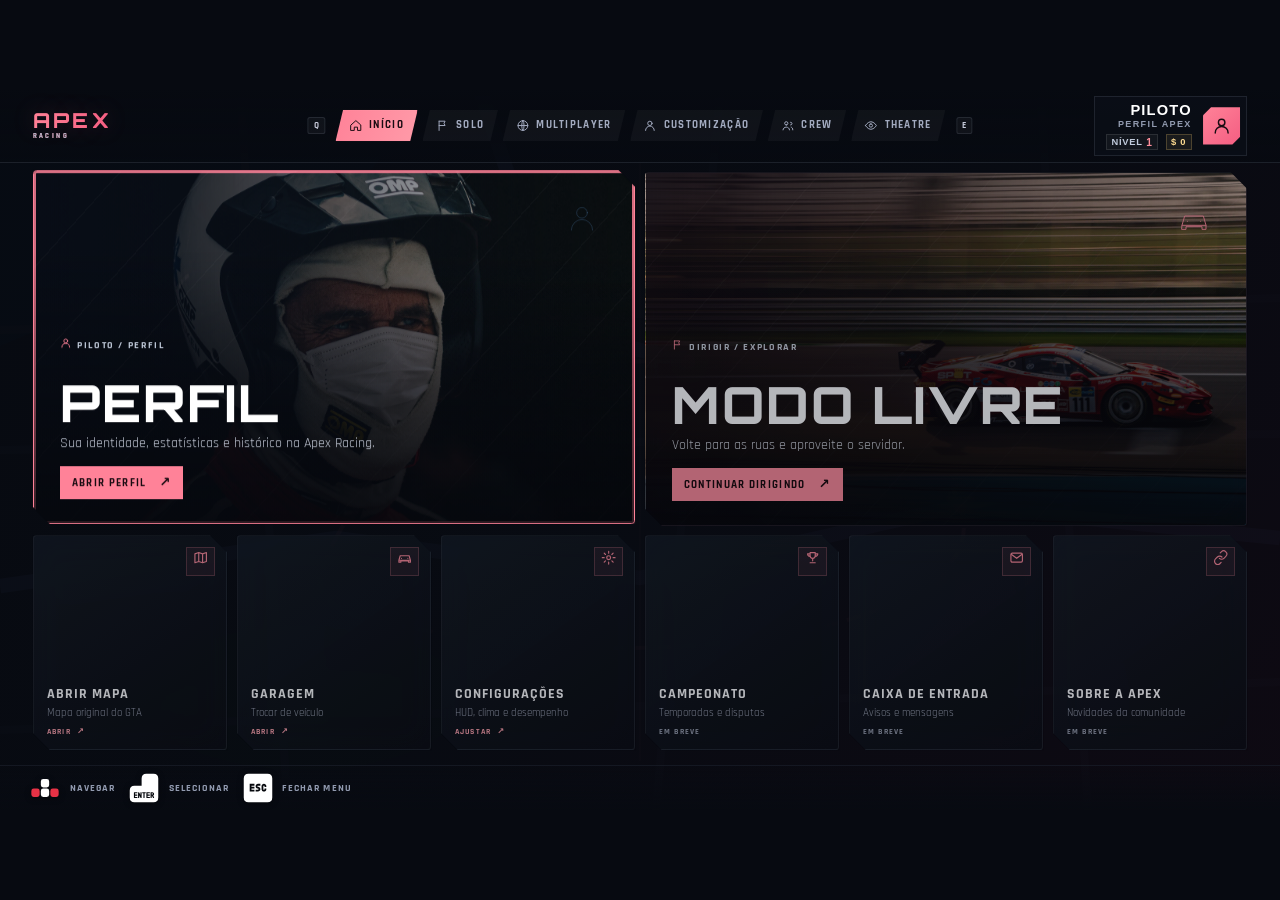
==== commit 21d17e6e: "Biblioteca global de icones de entrada (teclado, PlayStation, Xbox - Kenney Input Prompts) HUD, menu" ====
--- a/html/esc-menu.html
+++ b/html/esc-menu.html
@@ -7,6 +7,7 @@
   <link rel="preload" as="image" href="esc-menu-images/crew-garage.webp">
   <link rel="stylesheet" href="esc-menu-redesign.css?v=player-economy-1">
   <link rel="stylesheet" href="garage-cards.css?v=garage-cards-2">
+  <link rel="stylesheet" href="input-glyphs.css?v=input-glyphs-1">
 </head><body>
 <svg width="0" height="0" style="position:absolute"><defs>
 <symbol id="eye" viewBox="0 0 24 24"><path d="M2 12s4-7 10-7 10 7 10 7-4 7-10 7S2 12 2 12zM12 9a3 3 0 100 6 3 3 0 000-6z"/></symbol>
@@ -212,7 +213,7 @@
       <button class="btn" id="mapConfirmYes" type="button">Abrir mapa</button>
       <button class="btn g" id="mapConfirmNo" type="button">Cancelar</button>
     </div>
-    <div class="confirm-hints"><span><kbd class="ft-key">←</kbd><kbd class="ft-key">→</kbd> ESCOLHER</span><span><kbd class="ft-key">ENTER</kbd> CONFIRMAR</span><span><kbd class="ft-key">ESC</kbd> CANCELAR</span></div>
+    <div class="confirm-hints"><span><kbd data-input="nav-horizontal">←→</kbd> ESCOLHER</span><span><kbd data-input="confirm">ENTER</kbd> CONFIRMAR</span><span><kbd data-input="back">ESC</kbd> CANCELAR</span></div>
   </div>
 </div>
 <div class="vehicle-confirm" id="garageConfirm" aria-hidden="true">
@@ -234,11 +235,12 @@
       <button class="vehicle-confirm-cancel" id="garageConfirmCancel" type="button">CANCELAR</button>
       <button class="vehicle-confirm-accept" id="garageConfirmAccept" type="button">CONFIRMAR</button>
     </div>
-    <div class="confirm-hints"><span><kbd class="ft-key">←</kbd><kbd class="ft-key">→</kbd> ESCOLHER</span><span><kbd class="ft-key">ENTER</kbd> CONFIRMAR</span><span><kbd class="ft-key">ESC</kbd> CANCELAR</span></div>
+    <div class="confirm-hints"><span><kbd data-input="nav-horizontal">←→</kbd> ESCOLHER</span><span><kbd data-input="confirm">ENTER</kbd> CONFIRMAR</span><span><kbd data-input="back">ESC</kbd> CANCELAR</span></div>
   </div>
 </div>
 <div class="toast" id="ts"></div>
-<div class="ft"><div class="ft-default"><span class="ft-hint"><span class="ft-key ft-arrow-key">←</span><span class="ft-key ft-arrow-key">→</span><span class="ft-pad-icon" aria-hidden="true"><i></i><i></i><i></i><i></i></span>Navegar</span><span class="ft-hint"><span class="ft-key">↵</span>Selecionar</span><span class="ft-hint ft-close-hint"><span class="ft-key">ESC</span>Fechar menu</span></div><div class="config-ft"><span class="ft-hint"><span class="ft-pad-icon" aria-hidden="true"><i></i><i></i><i></i><i></i></span>Navegar</span><span class="ft-hint"><span class="ft-pad-icon adjust" aria-hidden="true"><i></i><i></i><i></i><i></i></span>Ajustar</span><span class="ft-hint"><span class="ft-key">↵</span>Alterar</span><span class="ft-hint"><span class="ft-key">←</span>Voltar</span><span class="ft-hint ft-config-escape"><span class="ft-key">ESC</span>Voltar</span><span class="ft-hint ft-gta-hint"><span class="ft-key">DEL</span>Configuração do GTA</span></div></div>
+<div class="ft"><div class="ft-default"><span class="ft-hint"><span data-input="nav-horizontal">←→</span>Navegar</span><span class="ft-hint"><span data-input="confirm">↵</span>Selecionar</span><span class="ft-hint ft-close-hint"><span data-input="back">ESC</span>Fechar menu</span></div><div class="config-ft"><span class="ft-hint"><span data-input="nav-vertical">↑↓</span>Navegar</span><span class="ft-hint"><span data-input="nav-horizontal">←→</span>Ajustar</span><span class="ft-hint"><span data-input="confirm">↵</span>Alterar</span><span class="ft-hint"><span data-key="arrow_left" data-pad="dpad-left">←</span>Voltar</span><span class="ft-hint ft-config-escape"><span data-input="back">ESC</span>Voltar</span><span class="ft-hint ft-gta-hint"><span data-key="delete">DEL</span>Configuração do GTA</span></div></div>
 </div></div>
+  <script src="input-glyphs.js?v=input-glyphs-1"></script>
   <script src="esc-menu.js?v=garage-cards-2"></script>
 </body></html>
--- a/html/input-glyphs.css
+++ b/html/input-glyphs.css
@@ -0,0 +1,63 @@
+/* Apex Input Glyphs - estilos globais (veja input-glyphs.js e INPUT_GLYPHS.md)
+   Tamanho: defina --input-icon-size no elemento ou num container. */
+.input-glyph {
+    --input-icon-size: 34px;
+}
+
+.input-glyph.has-icon {
+    display: inline-flex;
+    align-items: center;
+    justify-content: center;
+    flex: 0 0 auto;
+    width: auto;
+    min-width: 0;
+    height: auto;
+    min-height: 0;
+    padding: 0;
+    margin: 0;
+    border: 0;
+    border-radius: 0;
+    background: transparent;
+    box-shadow: none;
+    line-height: 0;
+    font-size: 0;
+}
+
+.input-glyph.has-icon::before,
+.input-glyph.has-icon::after {
+    content: none;
+}
+
+.input-glyph .input-icon {
+    display: block;
+    width: var(--input-icon-size);
+    height: var(--input-icon-size);
+    margin: calc(var(--input-icon-size) * -0.12);
+    object-fit: contain;
+    filter: drop-shadow(0 1px 3px rgba(0, 0, 0, 0.45));
+    pointer-events: none;
+    user-select: none;
+}
+
+/* ---- Menu ESC (iframe): rodapes e confirmacoes ---- */
+.ft .input-glyph,
+.ft-hint .input-glyph {
+    --input-icon-size: 38px;
+}
+
+.ft-hint .input-glyph.has-icon {
+    margin-right: 10px;
+}
+
+.confirm-hints .input-glyph {
+    --input-icon-size: 34px;
+}
+
+.confirm-hints .input-glyph.has-icon {
+    margin-right: 6px;
+}
+
+/* "DEL = Configuracao do GTA" so existe no teclado */
+body.input-pad .ft-gta-hint {
+    display: none;
+}
